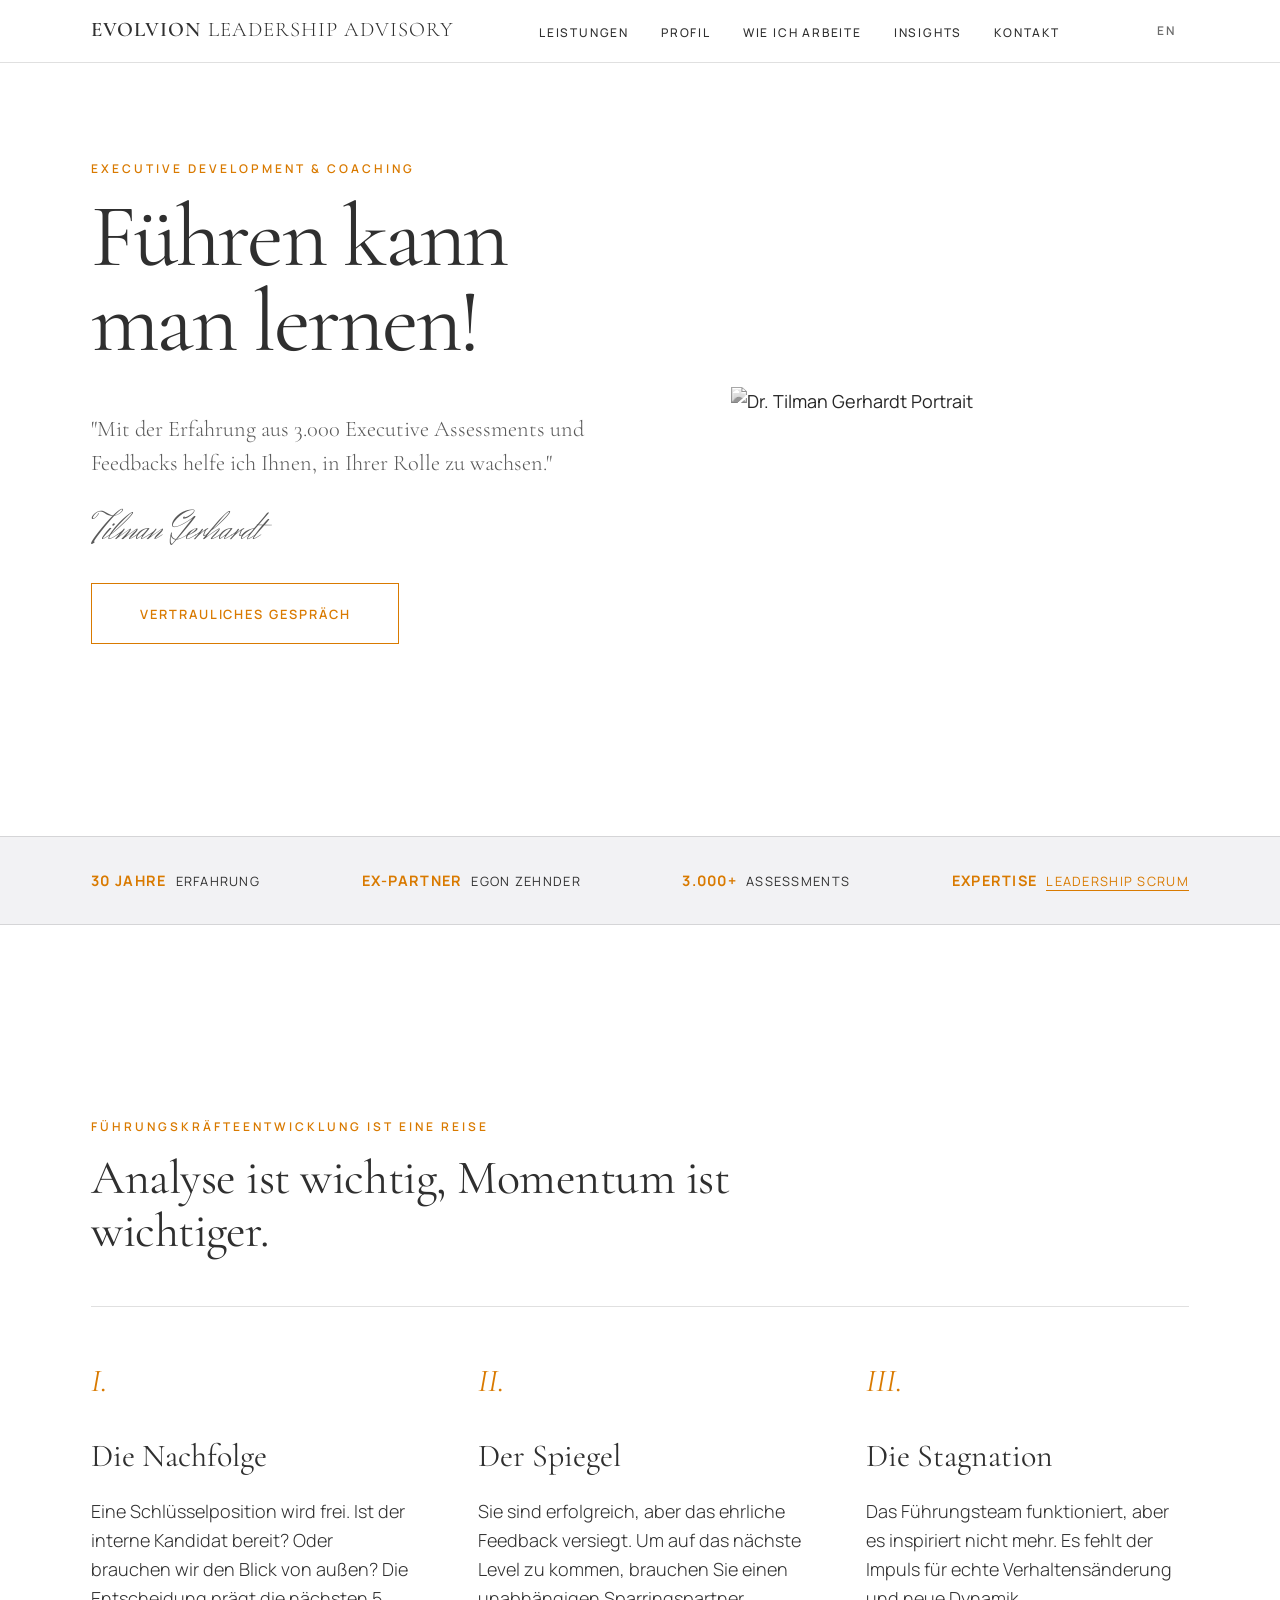
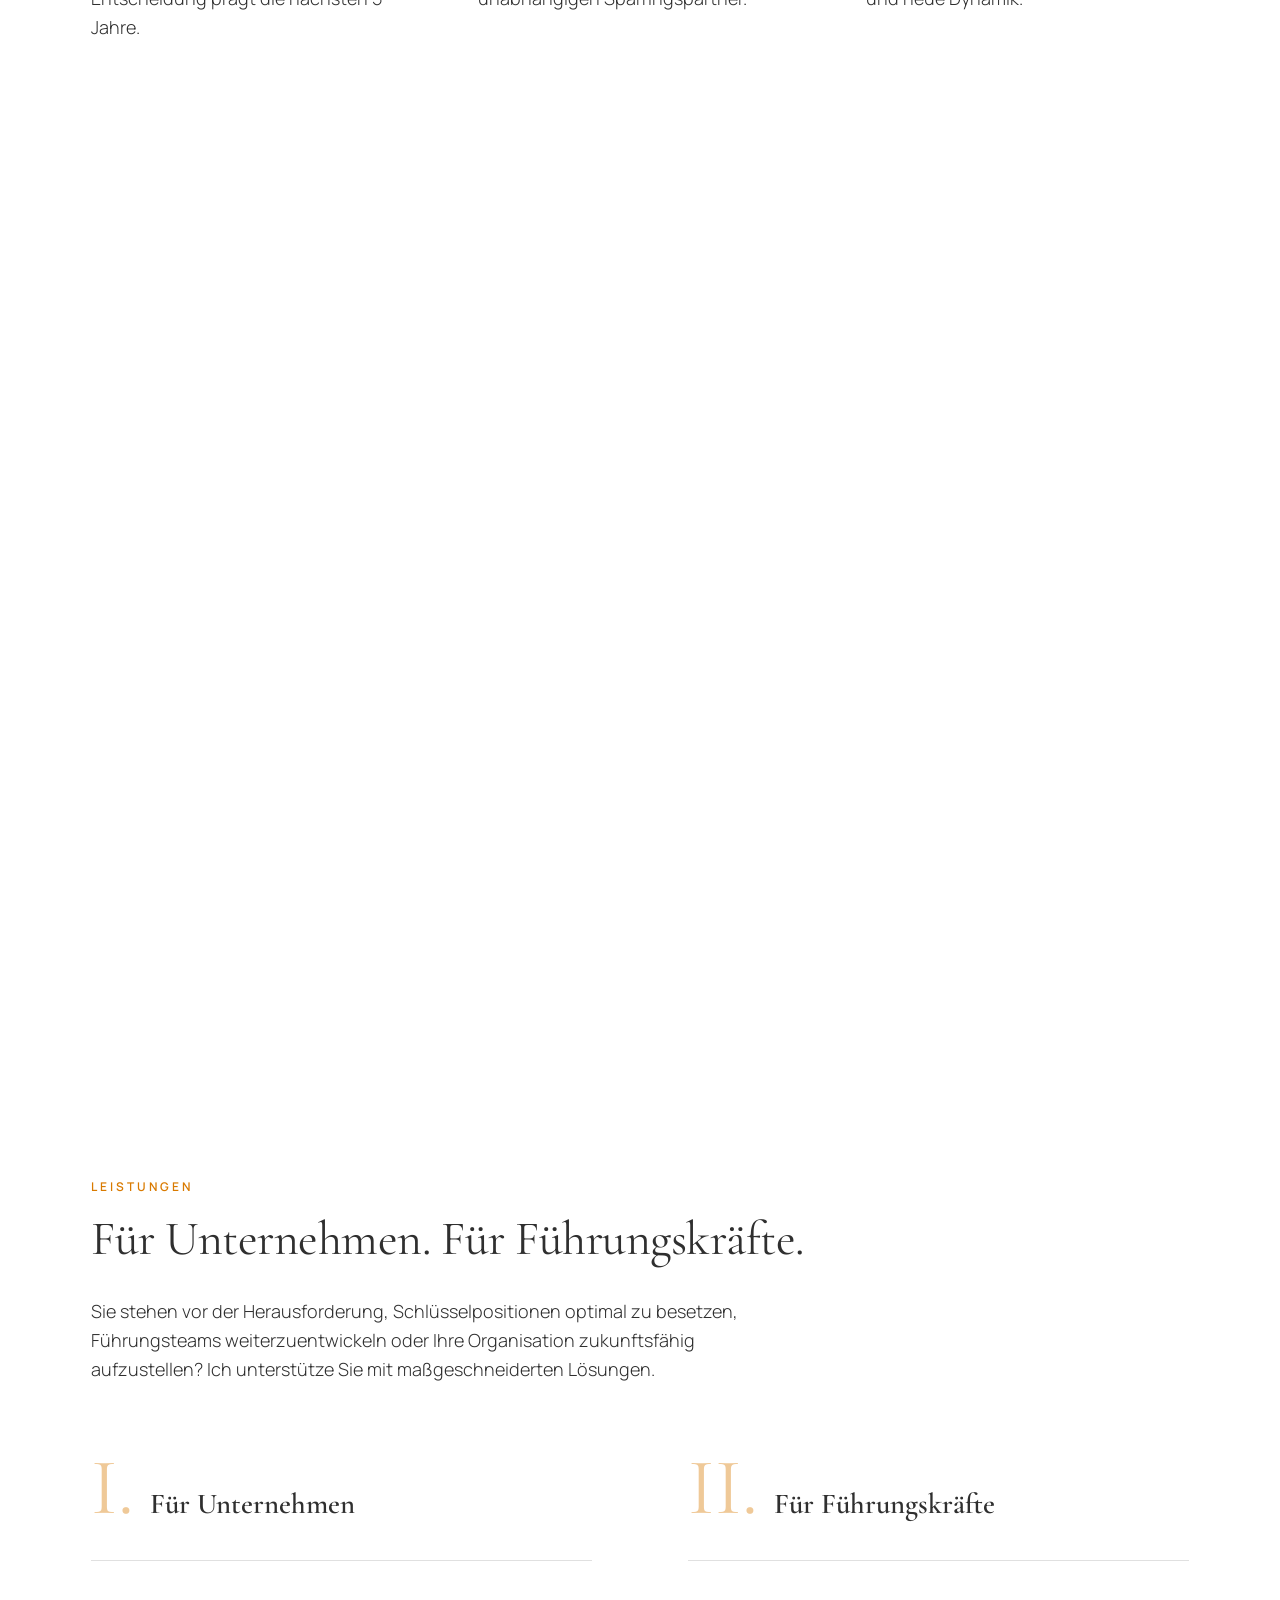
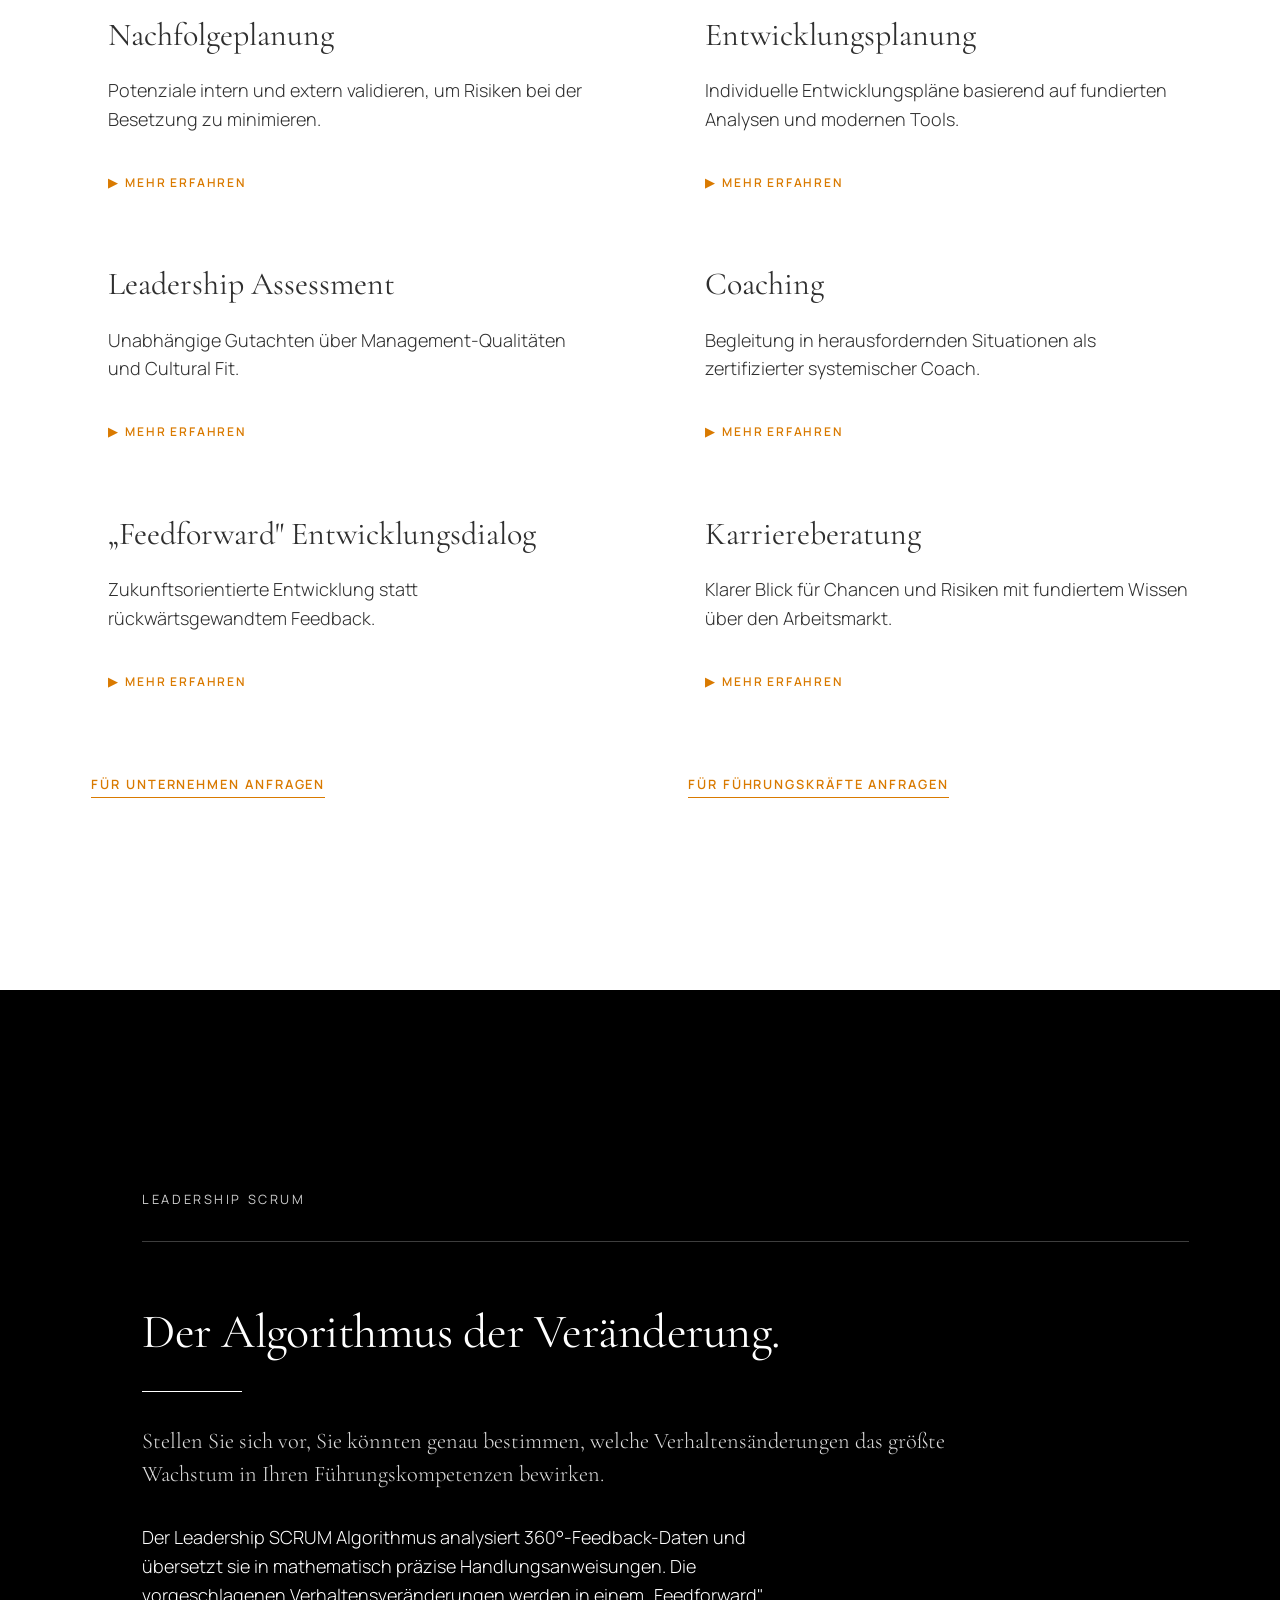
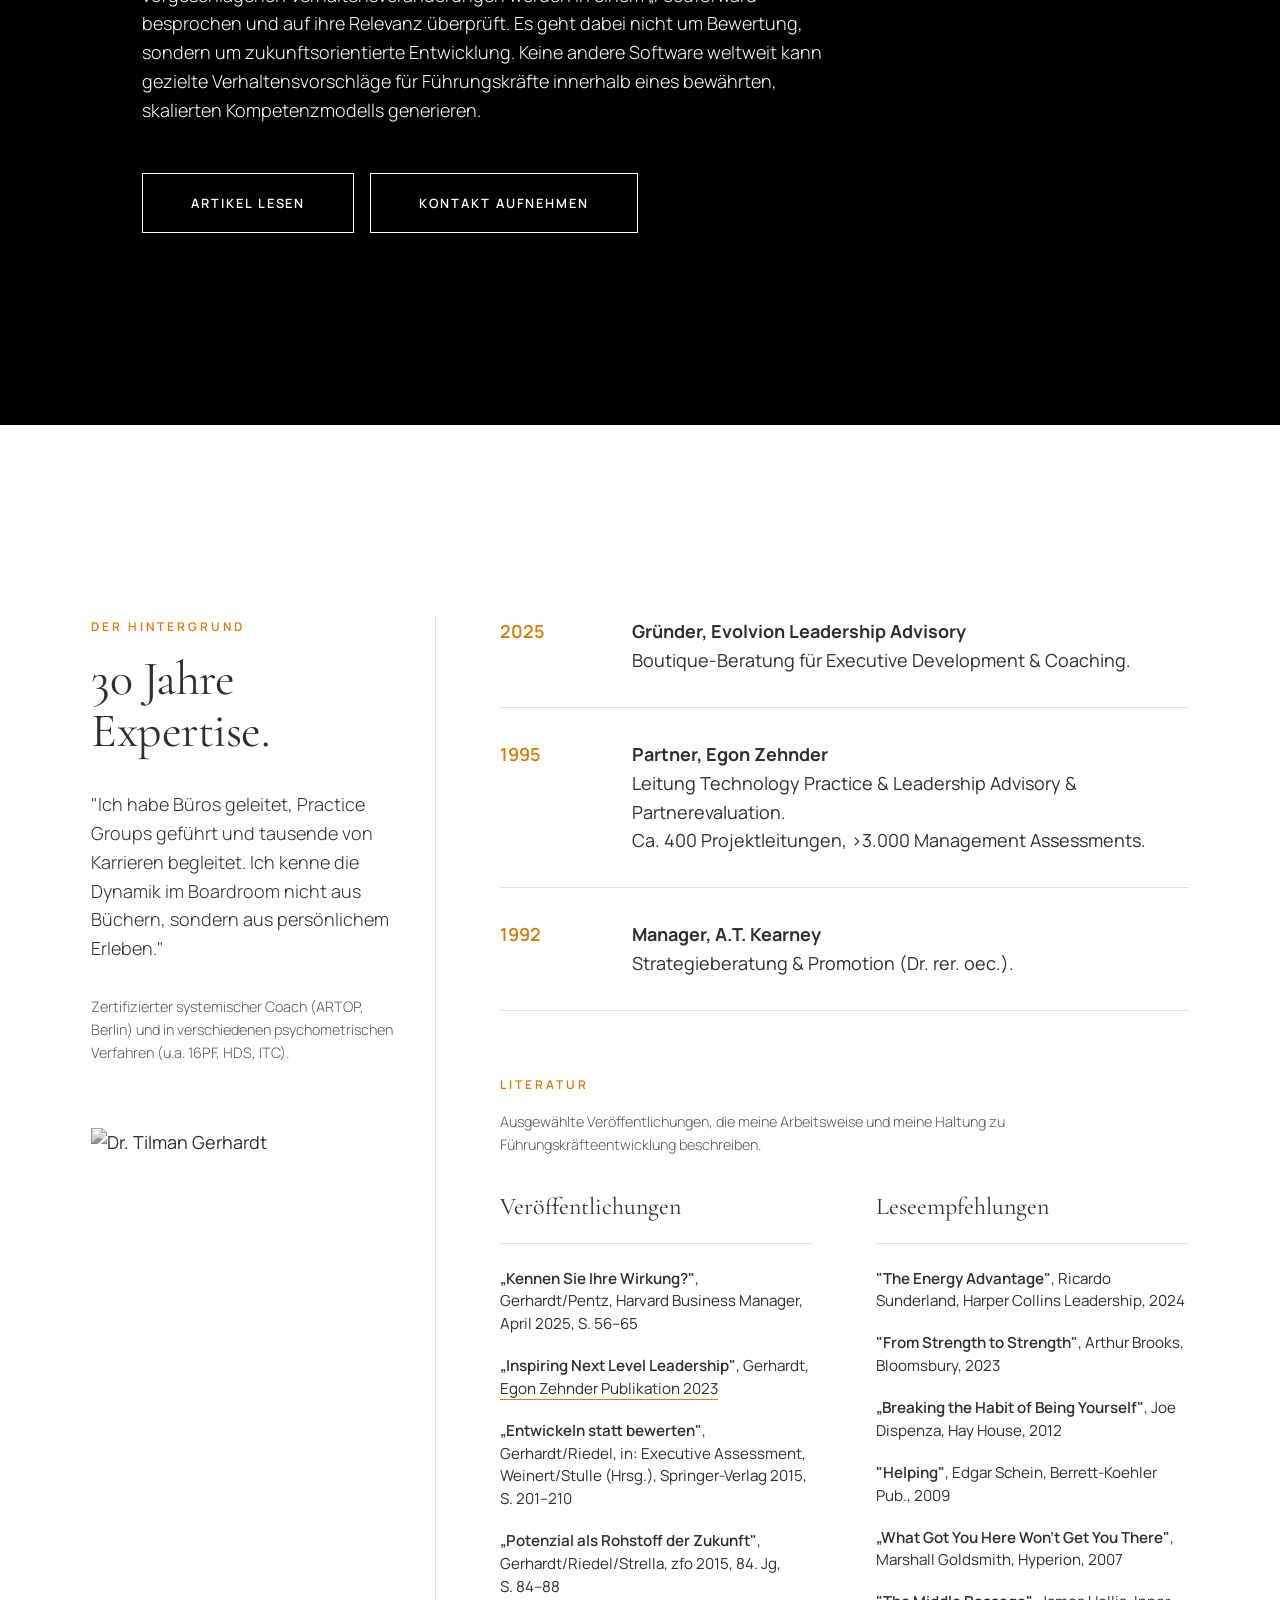
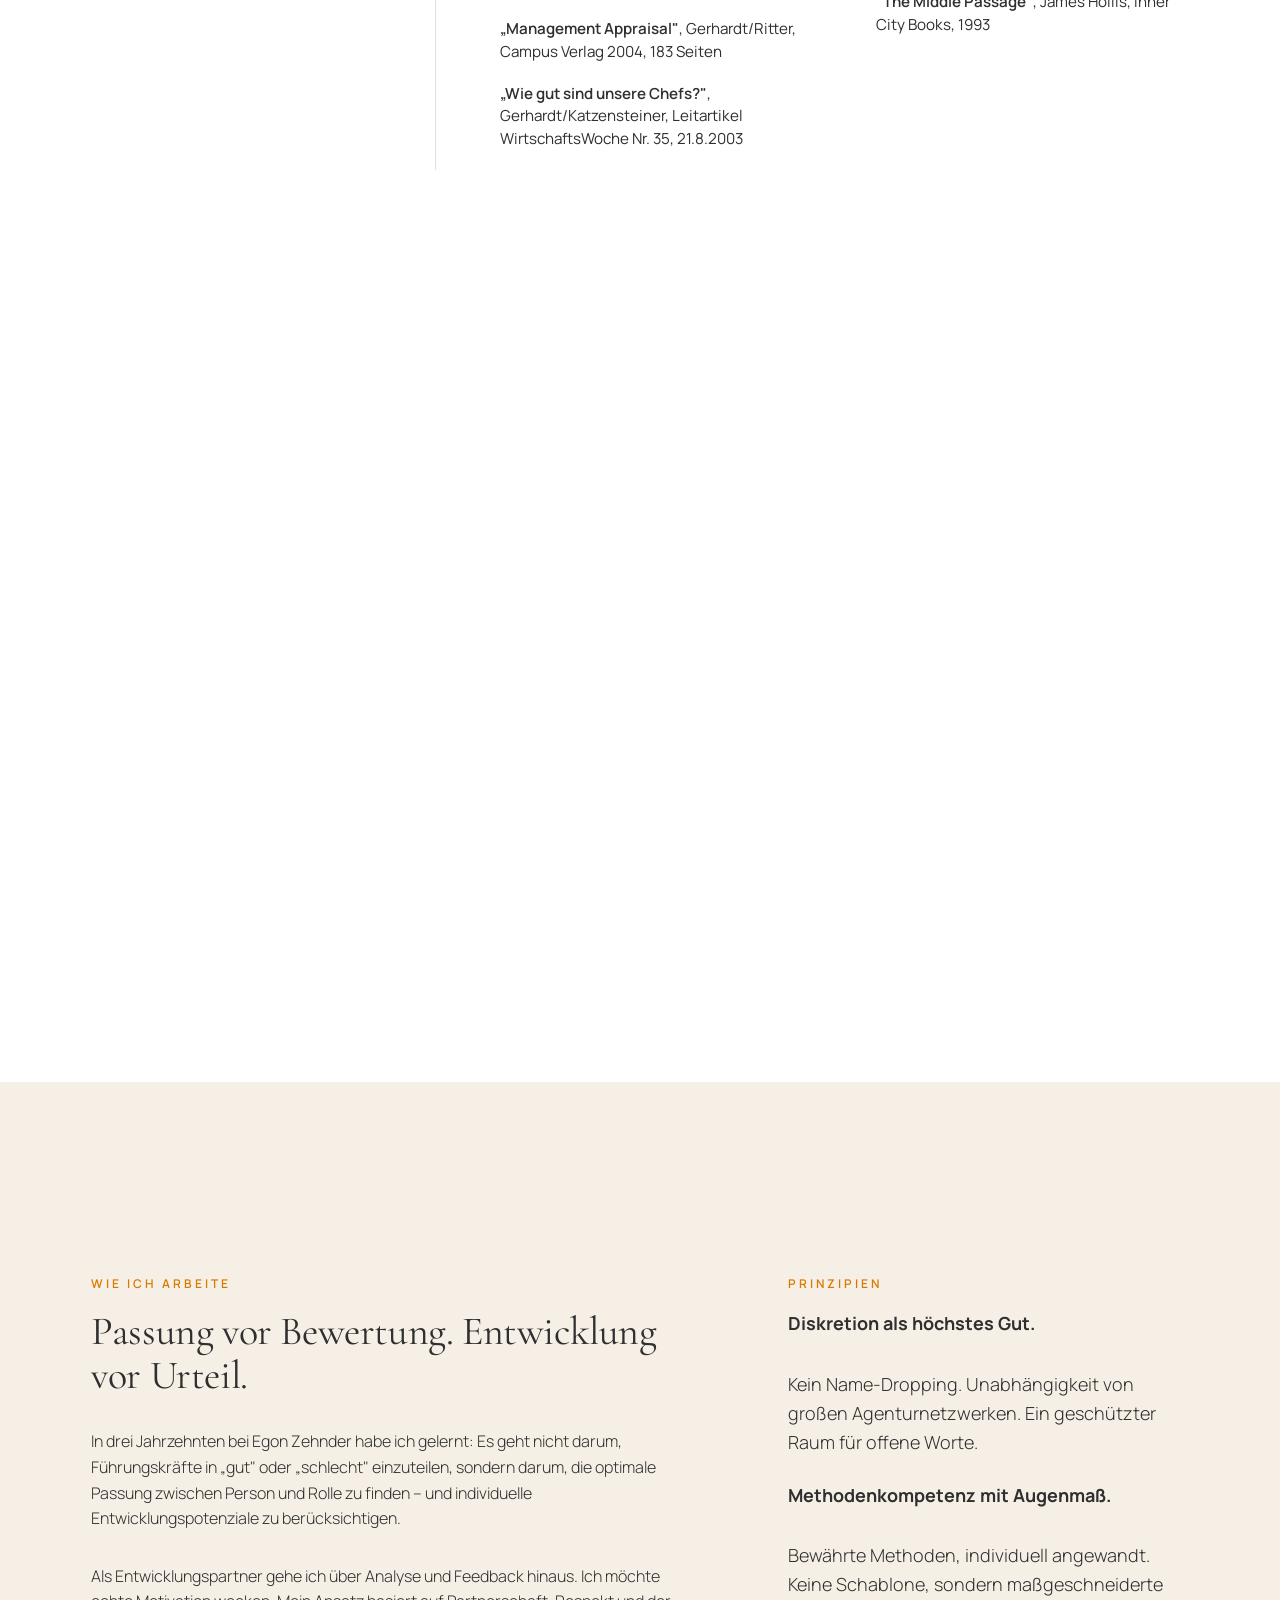
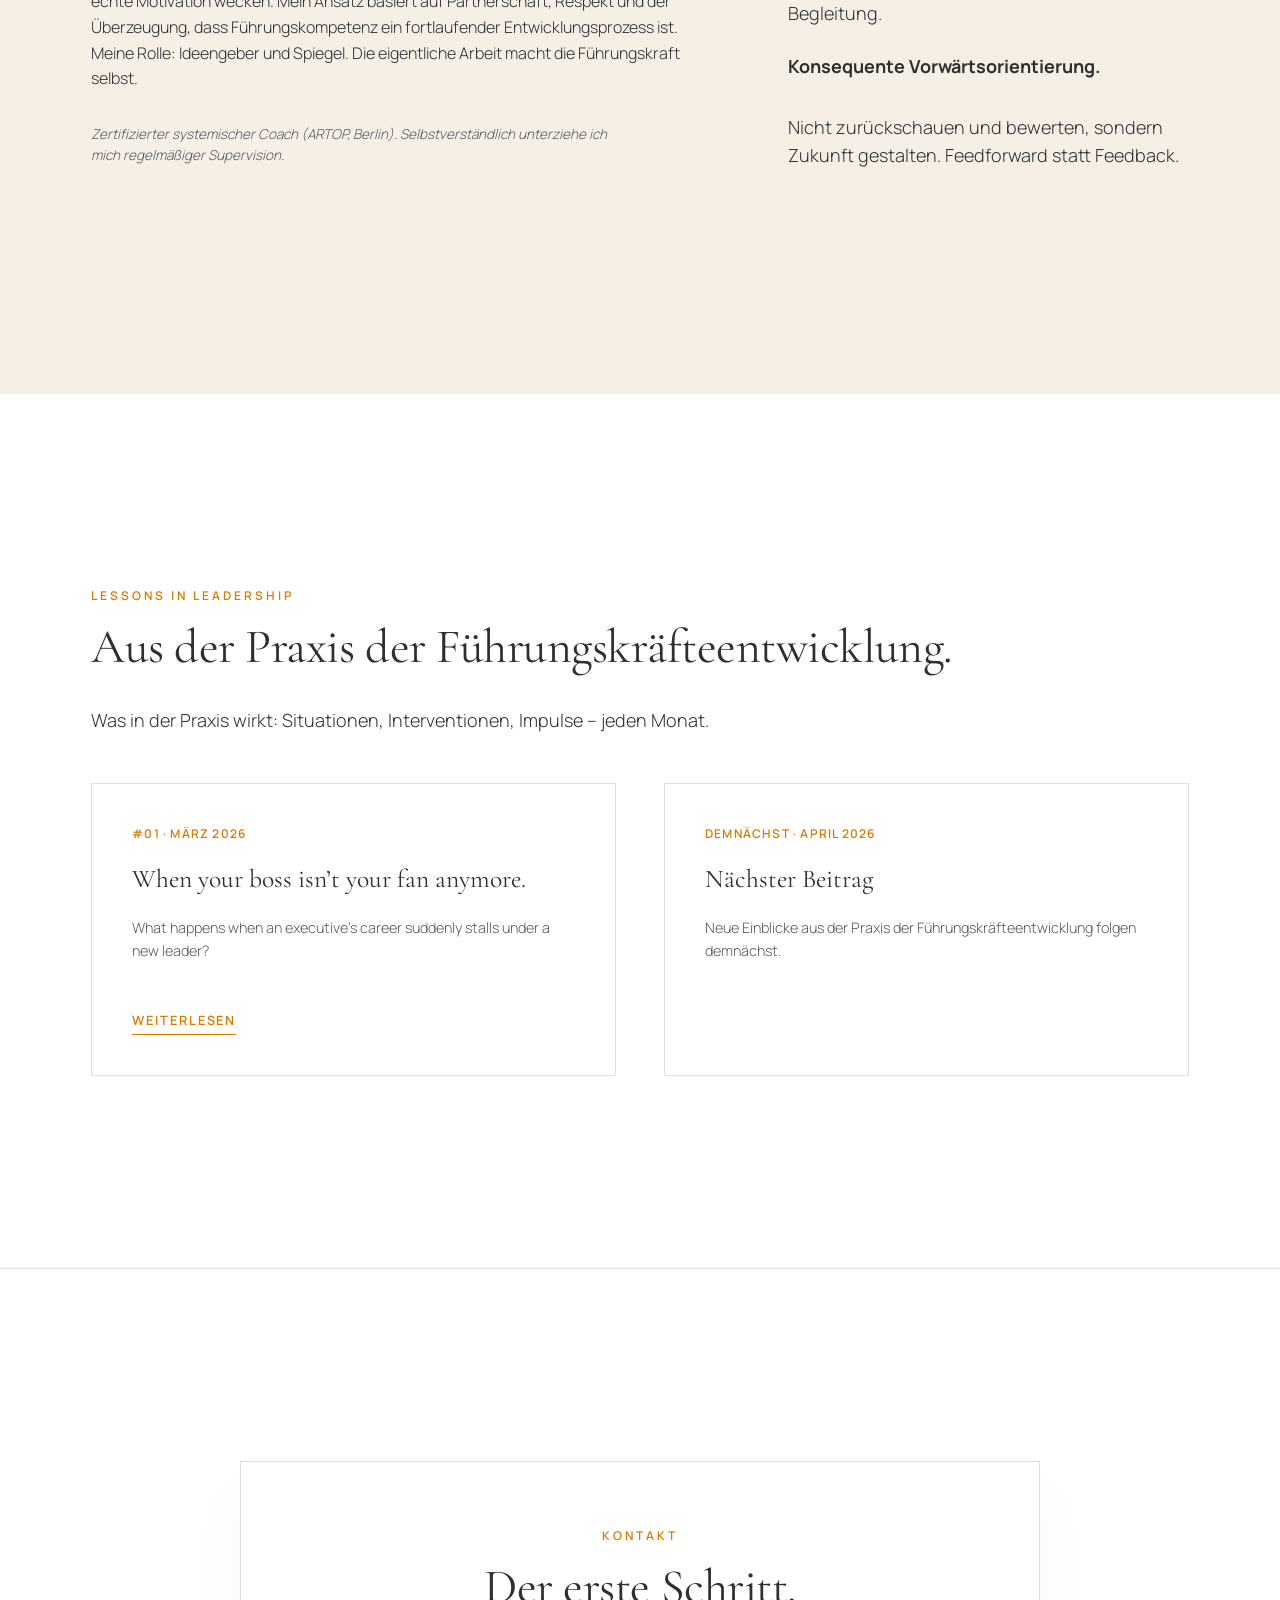
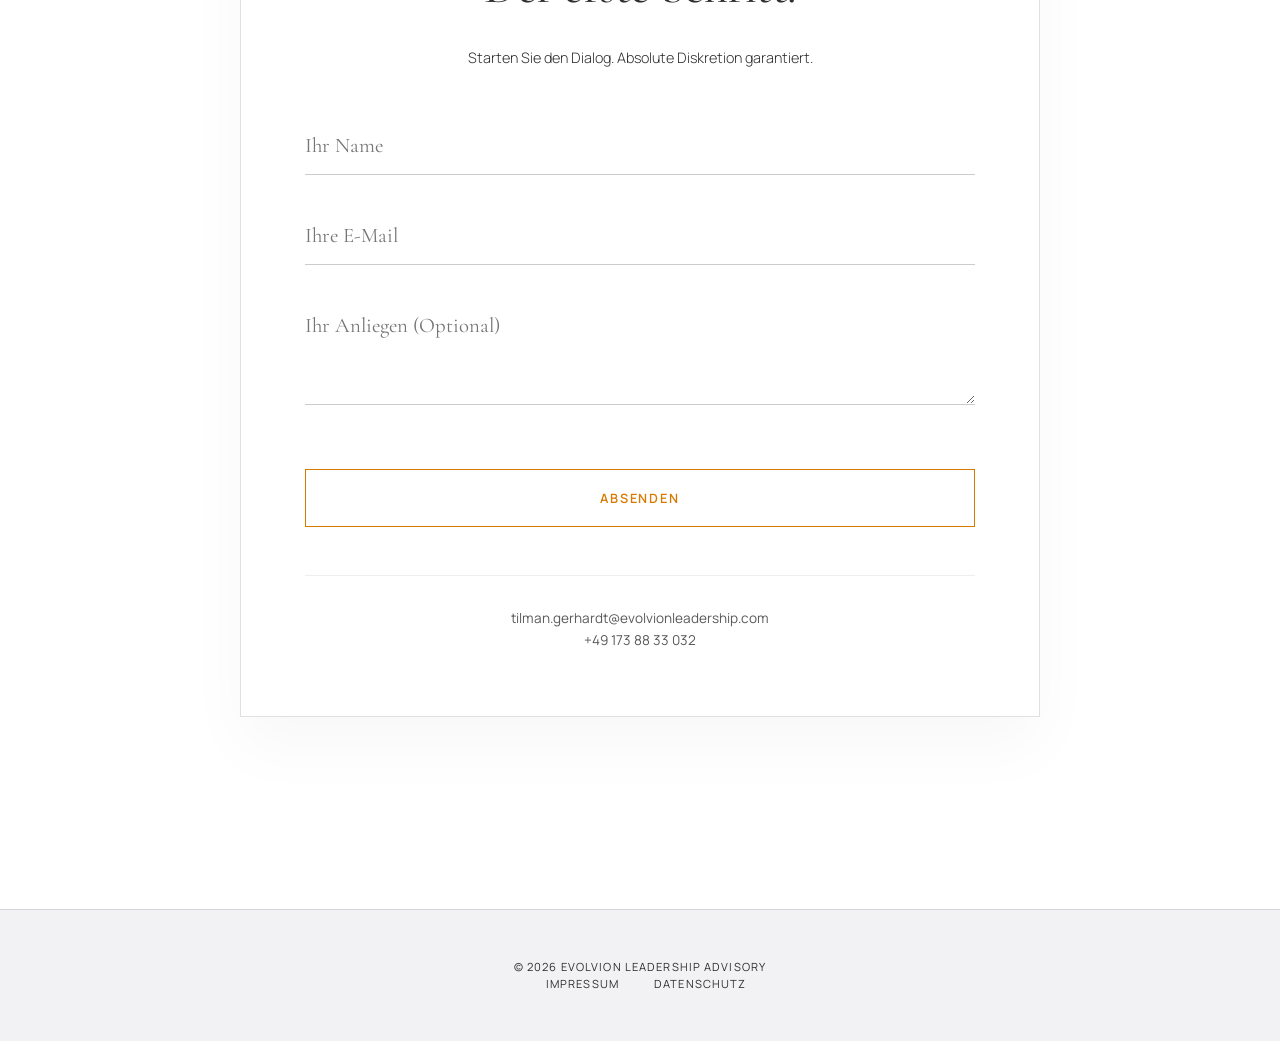
==== index.html @ 5fabd045 "fix: 'Prozess' → 'Entwicklungsprozess' (Wie ich arbeite)" ====
<!DOCTYPE html>
<html lang="de">

<head>
    <meta charset="UTF-8">
    <meta name="viewport" content="width=device-width, initial-scale=1.0">
    <title>EVOLVION LEADERSHIP ADVISORY | Dr. Tilman Gerhardt</title>
    <link rel="preconnect" href="https://fonts.googleapis.com">
    <link rel="preconnect" href="https://fonts.gstatic.com" crossorigin>
    <link
        href="https://fonts.googleapis.com/css2?family=Cormorant+Garamond:ital,wght@0,300;0,400;0,500;0,600;1,400;1,600&family=Manrope:wght@300;400;500;600&family=Herr+Von+Muellerhoff&display=swap"
        rel="stylesheet">

    <style>
        :root {
            /* Palette - Classic Refined */
            --col-amber: #D97A00;
            /* "Amber-Punch" (Executive Orange) */
            --col-exec-grey: #2F2F2F;
            /* "Executive-Grey" (Dark Charcoal) */
            --col-dim-grey: #595959;

            --bg-white: #ffffff;
            --bg-champagne: #F5EFE6;
            /* Champagne Mist */
            --bg-silver: #F2F2F4;
            /* Warm Silver Grey */
            --bg-sky: #D9E7F2;
            /* Executive Sky */
            --bg-black: #000000;

            /* Mappings */
            --bg-body: var(--bg-white);
            --text-main: var(--col-exec-grey);
            --text-light: var(--col-dim-grey);
            --accent: var(--col-amber);
            --line-color: rgba(47, 47, 47, 0.15);
            /* Subtler grey line */

            /* Dimensions */
            --page-width: 1200px;
            --gutter: 4vw;
            --spacing-section: 12rem;
        }

        @media (max-width: 850px) {
            :root {
                --spacing-section: 4rem;
                --gutter: 1.5rem;
            }
        }

        /* RESET & BASE */
        * {
            box-sizing: border-box;
            margin: 0;
            padding: 0;
        }

        body {
            background-color: var(--bg-body);
            color: var(--text-main);
            font-family: 'Manrope', sans-serif;
            font-size: 18px;
            line-height: 1.6;
            -webkit-font-smoothing: antialiased;
            overflow-x: hidden;
            scroll-behavior: smooth;
        }

        /* TYPOGRAPHY */
        h1,
        h2,
        h3,
        h4,
        .serif {
            font-family: 'Cormorant Garamond', serif;
            font-weight: 400;
            color: var(--text-main);
            margin: 0;
        }

        h1 {
            font-size: clamp(3.5rem, 7vw, 6rem);
            line-height: 0.95;
            letter-spacing: -0.03em;
            margin-bottom: 3rem;
        }

        h2 {
            font-size: 3rem;
            line-height: 1.1;
            margin-bottom: 2rem;
            letter-spacing: -0.01em;
        }

        h3 {
            font-family: 'Manrope', sans-serif;
            font-size: 0.75rem;
            font-weight: 600;
            text-transform: uppercase;
            letter-spacing: 0.25em;
            color: var(--accent);
            /* Amber Accent */
            margin-bottom: 1rem;
            display: block;
        }

        h4 {
            font-family: 'Cormorant Garamond', serif;
            font-size: 2rem;
            margin-bottom: 1rem;
        }

        p {
            margin-bottom: 2rem;
            max-width: 38em;
            color: var(--text-main);
            font-weight: 300;
        }

        .text-lead {
            font-size: 1.4rem;
            line-height: 1.5;
            font-family: 'Cormorant Garamond', serif;
            color: var(--col-dim-grey);
        }

        a {
            text-decoration: none;
            color: inherit;
            transition: opacity 0.3s ease;
        }

        a:hover {
            opacity: 0.6;
        }

        /* UTILS */
        .container {
            max-width: var(--page-width);
            margin: 0 auto;
            padding: 0 var(--gutter);
        }

        .section-spacer {
            padding-top: var(--spacing-section);
            padding-bottom: var(--spacing-section);
        }

        .divider-line {
            width: 100%;
            height: 1px;
            background-color: var(--line-color);
            margin: 0;
        }

        /* BUTTONS - Sterile / Sharp but with Accent */
        .btn-primary {
            display: inline-block;
            background-color: transparent;
            color: var(--accent);
            padding: 1.2rem 3rem;
            text-transform: uppercase;
            letter-spacing: 0.15em;
            font-weight: 600;
            font-size: 0.8rem;
            border: 1px solid var(--accent);
            cursor: pointer;
            transition: all 0.3s ease;
            margin-top: 2rem;
            font-family: 'Manrope', sans-serif;
            text-align: center;
        }

        .btn-primary:hover {
            background-color: var(--accent);
            color: #fff;
        }

        .btn-text {
            color: var(--accent);
            font-weight: 600;
            font-size: 0.8rem;
            text-transform: uppercase;
            letter-spacing: 0.15em;
            border-bottom: 1px solid var(--accent);
            padding-bottom: 3px;
        }

        .btn-text:hover {
            opacity: 0.5;
        }

        /* MOOD SEPARATORS */
        .mood-separator {
            width: 100vw;
            position: relative;
            left: 50%;
            right: 50%;
            margin-left: -50vw;
            margin-right: -50vw;
            height: 80vh;
            background-size: cover;
            background-position: center;
            background-attachment: fixed;
            filter: grayscale(100%) contrast(1.1);
        }

        /* HEADER */
        header {
            position: relative;
            padding: 1rem 0;
            border-bottom: 1px solid var(--line-color);
            position: sticky;
            position: -webkit-sticky;
            top: 0;
            background: rgba(255, 255, 255, 0.95);
            backdrop-filter: blur(12px);
            -webkit-backdrop-filter: blur(12px);
            z-index: 100;
            transition: box-shadow 0.3s ease;
        }

        header.scrolled {
            box-shadow: 0 2px 20px rgba(0, 0, 0, 0.06);
        }

        .header-inner {
            display: flex;
            justify-content: space-between;
            align-items: center;
            /* Align text baselines */
        }

        .logo-main {
            font-family: 'Cormorant Garamond', serif;
            font-size: 1.3rem;
            /* Slightly larger */
            text-transform: uppercase;
            letter-spacing: 0.05em;
            font-weight: 600;
            display: block;
            line-height: 1;
            color: var(--text-main);
        }

        nav ul {
            display: flex;
            gap: 2rem;
            /* More space between items */
            list-style: none;
            /* Remove bullets */
        }

        nav a {
            font-size: 0.75rem;
            text-transform: uppercase;
            letter-spacing: 0.15em;
            font-weight: 500;
            position: relative;
        }

        nav a::after {
            content: '';
            position: absolute;
            bottom: -5px;
            left: 0;
            width: 0%;
            height: 1px;
            background: var(--accent);
            transition: width 0.3s;
        }

        nav a:hover::after {
            width: 100%;
        }

        /* HERO */
        .hero-section {
            padding-top: 6rem;
            padding-bottom: var(--spacing-section);
            display: grid;
            grid-template-columns: 1.1fr 0.9fr;
            /* Text content slightly wider */
            gap: 5rem;
            align-items: center;
            border-bottom: 1px solid var(--line-color);
        }

        .hero-signature {
            font-family: 'Herr Von Muellerhoff', cursive;
            font-size: 2.5rem;
            color: var(--text-light);
            margin-top: 2rem;
            display: block;
            line-height: 1;
        }

        .hero-img-wrap {
            filter: grayscale(100%) contrast(1.1);
        }

        /* TRUST BAR - Warm Silver Grey Background */
        .trust-bar-section {
            background-color: var(--bg-silver);
            /* Subtle differentiation */
            border-top: 1px solid var(--line-color);
            border-bottom: 1px solid var(--line-color);
            padding: 2rem 0; /* Background is full width, container is inside */
            margin-top: -1px; /* Align with hero border */
        }

        .trust-grid {
            display: flex;
            justify-content: space-between;
            align-items: center;
            flex-wrap: wrap;
            gap: 2rem;
        }

        .trust-item {
            font-family: 'Manrope', sans-serif;
            font-size: 0.8rem;
            text-transform: uppercase;
            letter-spacing: 0.1em;
            color: var(--text-main);
        }

        .trust-item strong {
            font-weight: 700;
            margin-right: 0.3rem;
            font-size: 0.9rem;
            color: var(--accent);
            /* Amber Accent */
        }

        /* SCENARIOS */
        .scenarios-section {
            padding-top: var(--spacing-section);
            padding-bottom: var(--spacing-section);
        }
        @media (max-width: 850px) {
            .scenarios-section { padding-top: 3rem; padding-bottom: 3rem; }
            .blog-section { padding-top: 3rem; padding-bottom: 3rem; }
            .trust-section { padding-top: 3rem; padding-bottom: 3rem; }
        }

        .scenarios-grid {
            display: grid;
            grid-template-columns: 1fr 1fr 1fr;
            gap: 4rem;
            border-top: 1px solid var(--line-color);
            padding-top: 3rem;
        }

        .scenario-card {
            padding-right: 0;
            border: none;
        }

        .scenario-icon {
            font-family: 'Cormorant Garamond', serif;
            font-size: 2rem;
            margin-bottom: 1.5rem;
            display: block;
            font-style: italic;
            color: var(--accent);
        }

        /* SERVICES - Typographic / Editorial Design */
        .services-wrapper {
            display: grid;
            grid-template-columns: 1fr 1fr;
            gap: 6rem;
            /* Wider gap for airiness */
            margin-top: 4rem;
        }

        .service-col {
            border: none;
            padding: 0;
            background: transparent;
            position: relative;
        }

        .service-col:hover .service-number {
            transform: translateX(10px);
            opacity: 1;
        }

        .service-header {
            display: flex;
            align-items: baseline;
            gap: 1rem;
            margin-bottom: 3rem;
            border-bottom: 1px solid var(--line-color);
            padding-bottom: 2rem;
        }

        .service-number {
            font-family: 'Cormorant Garamond', serif;
            font-size: 5rem;
            line-height: 1;
            color: var(--accent);
            /* Amber */
            opacity: 0.4;
            transition: all 0.5s ease;
        }

        .service-header h3 {
            font-size: 1.8rem;
            margin: 0;
            color: var(--text-main);
            font-family: 'Cormorant Garamond', serif;
            /* Use serif for headline to match "Classic" */
            text-transform: none;
            /* Reset uppercase if needed */
            letter-spacing: normal;
        }

        .service-col:hover .service-header {
            border-color: var(--accent);
        }

        .service-col:hover .service-number {
            transform: translateX(10px);
            opacity: 1;
        }

        .service-item {
            margin-bottom: 4rem;
            padding-left: 1rem;
            border-left: 1px solid transparent;
            transition: border-left 0.3s;
        }

        .service-item:hover {
            border-left: 1px solid var(--accent);
        }

        .service-item-detail {
            max-height: 0;
            overflow: hidden;
            transition: max-height 0.5s ease, opacity 0.4s ease;
            opacity: 0;
        }

        .service-item-detail.open {
            max-height: 500px;
            opacity: 1;
        }

        .service-item-detail p {
            font-size: 0.95rem;
            color: var(--text-light);
            margin-bottom: 1rem;
            padding-top: 0.5rem;
        }

        .service-toggle {
            display: inline-flex;
            align-items: center;
            gap: 0.4rem;
            font-size: 0.75rem;
            text-transform: uppercase;
            letter-spacing: 0.15em;
            font-weight: 600;
            color: var(--accent);
            cursor: pointer;
            border: none;
            background: none;
            padding: 0;
            font-family: 'Manrope', sans-serif;
            transition: opacity 0.3s;
        }

        .service-toggle:hover {
            opacity: 0.6;
        }

        .service-toggle .arrow {
            display: inline-block;
            transition: transform 0.3s;
        }

        .service-toggle.open .arrow {
            transform: rotate(90deg);
        }

        /* METHOD - Uses the dark BG image (or black) */
        .method-section {
            background-color: var(--bg-black);
            color: #fff;
            padding: var(--spacing-section) 0;
            text-align: left;
            position: relative;
            background-size: cover;
            background-position: center;
            background-attachment: fixed;
        }

        .method-overlay {
            position: absolute;
            top: 0;
            left: 0;
            width: 100%;
            height: 100%;
            background: rgba(0, 0, 0, 0.85);
            /* Dark overlay for readability */
            z-index: 1;
        }

        .method-content {
            max-width: var(--page-width);
            margin: 0 auto;
            padding: 0 var(--gutter);
            position: relative;
            z-index: 2;
        }

        .method-content h2,
        .method-content h3,
        .method-content p,
        .method-content .text-lead {
            color: #fff;
            border-color: #fff;
        }

        .method-content h3 {
            color: #fff;
            opacity: 0.8;
        }

        /* Abstract Data Viz */
        .data-viz {
            display: flex;
            justify-content: flex-start;
            align-items: flex-end;
            gap: 10px;
            height: 60px;
            margin: 0 auto 2rem auto;
            margin-left: var(--gutter);
            margin-bottom: 4rem;
            opacity: 0.8;
            position: relative;
            z-index: 2;
            border-bottom: 1px solid rgba(255, 255, 255, 0.3);
            padding-bottom: 2rem;
            color: #fff;
        }

        .bar {
            width: 6px;
            background: #fff;
            border-radius: 0;
        }

        /* ETHICS / TRUST - Full Width Background setup */
        .trust-section-wrapper {
            background-color: var(--bg-champagne);
            width: 100%;
        }

        .trust-section {
            padding-top: var(--spacing-section);
            padding-bottom: var(--spacing-section);
            display: grid;
            grid-template-columns: 1.2fr 0.8fr;
            gap: 6rem;
            align-items: start;
        }

        .quote-box {
            font-family: 'Cormorant Garamond', serif;
            font-size: 2.5rem;
            line-height: 1.2;
            font-style: italic;
            border: none;
            padding: 0;
            background: transparent;
            box-shadow: none;
            color: var(--text-main);
        }

        /* ABOUT */
        .about-grid {
            display: grid;
            grid-template-columns: 1fr 2fr;
            gap: 4rem;
        }

        @media (min-width: 851px) {
            .about-grid > div:first-child {
                border-right: 1px solid var(--line-color);
            }
        }

        .timeline-row {
            display: grid;
            grid-template-columns: 100px 1fr;
            gap: 2rem;
            margin-bottom: 2rem;
            padding-bottom: 2rem;
            border-bottom: 1px solid var(--line-color);
        }

        @media (max-width: 850px) {
            .timeline-row {
                grid-template-columns: 80px 1fr;
                gap: 1rem;
            }
        }

        .year {
            font-weight: 600;
            color: var(--accent);
            font-family: 'Manrope', sans-serif;
        }

        .lit-item a {
            border-bottom: 1px solid var(--accent);
        }

        .lit-two-col {
            display: grid;
            grid-template-columns: 1fr 1fr;
            gap: 4rem;
            margin-top: 2rem;
        }

        .lit-two-col h4 {
            font-size: 1.5rem;
            margin-bottom: 1.5rem;
            padding-bottom: 1rem;
            border-bottom: 1px solid var(--line-color);
        }

        .lit-item {
            margin-bottom: 1.2rem;
            font-size: 0.95rem;
            line-height: 1.5;
        }

        .lit-item strong {
            font-weight: 600;
        }

        /* BLOG */
        .blog-section {
            padding-top: var(--spacing-section);
            padding-bottom: var(--spacing-section);
        }

        .blog-grid {
            display: grid;
            grid-template-columns: 1fr 1fr;
            gap: 3rem;
            margin-top: 3rem;
        }

        .blog-card {
            border: 1px solid var(--line-color);
            padding: 2.5rem;
            transition: all 0.3s ease;
        }

        .blog-card:hover {
            border-color: var(--accent);
            box-shadow: 0 10px 30px rgba(0, 0, 0, 0.05);
        }

        .blog-card .blog-meta {
            font-size: 0.75rem;
            text-transform: uppercase;
            letter-spacing: 0.1em;
            color: var(--accent);
            margin-bottom: 1rem;
            font-weight: 600;
        }

        .blog-card h4 {
            font-size: 1.6rem;
            margin-bottom: 1rem;
        }

        .blog-card p {
            font-size: 0.9rem;
            color: var(--text-light);
        }

        /* CONTACT - Minimalist / No Image */
        .contact-minimal-wrapper {
            max-width: 800px;
            margin: 0 auto;
            text-align: center;
            border: 1px solid var(--line-color);
            padding: 4rem;
            background: #fff;
            box-shadow: 0 30px 60px rgba(0, 0, 0, 0.03);
        }

        .form-row {
            display: grid;
            grid-template-columns: 1fr;
            gap: 2rem;
            margin-bottom: 2rem;
            text-align: left;
        }

        input,
        select,
        textarea {
            width: 100%;
            background: transparent;
            border: none;
            border-bottom: 1px solid #ccc;
            padding: 1rem 0;
            font-family: 'Cormorant Garamond', serif;
            font-size: 1.3rem;
            color: var(--text-main);
            transition: border-color 0.3s;
        }

        input:focus,
        textarea:focus {
            outline: none;
            border-bottom: 1px solid var(--accent);
        }

        .contact-image {
            background: url('https://placehold.co/800x1000/eeeeee/333333?text=Office+Ambience') no-repeat center center;
            background-size: cover;
            filter: grayscale(100%);
        }

        .contact-form-col {
            padding: 4rem;
            background: #fff;
        }

        .form-row {
            display: grid;
            grid-template-columns: 1fr;
            gap: 2rem;
            margin-bottom: 2rem;
        }

        input,
        select,
        textarea {
            width: 100%;
            background: transparent;
            border: none;
            border-bottom: 1px solid #ccc;
            padding: 1rem 0;
            font-family: 'Cormorant Garamond', serif;
            font-size: 1.3rem;
            color: var(--text-main);
            transition: border-color 0.3s;
        }

        input:focus,
        textarea:focus {
            outline: none;
            border-bottom: 1px solid var(--accent);
        }

        /* FOOTER */
        footer {
            padding: 3rem 0;
            border-top: 1px solid var(--line-color);
            background: var(--bg-silver);
            /* Light footer */
            font-size: 0.7rem;
            text-transform: uppercase;
            letter-spacing: 0.1em;
            display: flex;
            justify-content: space-between;
        }

        /* RESPONSIVE */
        @media (max-width: 850px) {
            .header-inner {
                flex-direction: row;
                align-items: center;
                justify-content: space-between;
                padding: 0.6rem 0;
                gap: 0;
            }
            .logo-main { font-size: 0.72rem; letter-spacing: 0.04em; flex: 1; max-width: calc(100% - 60px); }
            nav ul { gap: 0; flex-direction: column; }
            nav a { font-size: 0.85rem; }
            #lang-switch { display: none; }
            .hero-section,
            .scenarios-grid,
            .services-wrapper,
            .trust-section,
            .about-grid,
            .lit-two-col,
            .blog-grid {
                grid-template-columns: 1fr;
                gap: 2rem;
            }
            .hero-section { padding-top: 2rem; }
            .hero-img-wrap { order: -1; margin-bottom: 0.5rem; }
            h1 { font-size: 2.4rem; margin-bottom: 1.5rem; }
            h2 { font-size: 1.9rem; }
            h4 { font-size: 1.5rem; }
            .section-spacer { padding: 3rem 0; }
            .trust-grid { flex-direction: column; gap: 1rem; align-items: flex-start; }
            .scenarios-grid { gap: 2rem; }
            .service-number { font-size: 3rem; }
            .service-header { margin-bottom: 1.5rem; }
            .mood-separator { height: 35vh; background-attachment: scroll; }
            .about-grid > div:first-child { border-right: none; border-bottom: none; padding-right: 0; padding-bottom: 2rem; }
            .lit-two-col { gap: 2rem; }
            .blog-grid { gap: 1.5rem; }
            .lit-two-col { grid-template-columns: 1fr; gap: 2rem; }
            .blog-card { padding: 1.5rem; }
            .contact-minimal-wrapper { padding: 2rem 1.5rem; }
            footer { flex-direction: column; gap: 1rem; padding: 2rem 0; }
            footer .container { flex-direction: column; gap: 0.75rem; }
            .method-content h2 { font-size: 2rem; }
        }
        @media (max-width: 480px) {
            h1 { font-size: 2rem; }
            h2 { font-size: 1.6rem; }
            .btn-primary { padding: 1rem 1.5rem; width: 100%; display: block; text-align: center; }
            nav ul { gap: 0.6rem; }
        }

        /* HAMBURGER MOBILE NAV */
        .hamburger {
            display: none;
            flex-direction: column;
            gap: 5px;
            background: none;
            border: none;
            cursor: pointer;
            padding: 8px;
            margin-left: 0.5rem;
            flex-shrink: 0;
        }
        .hamburger span {
            display: block;
            width: 24px;
            height: 2px;
            background: var(--text-main);
            transition: all 0.3s ease;
        }
        .hamburger.open span:nth-child(1) { transform: rotate(45deg) translate(5px, 5px); }
        .hamburger.open span:nth-child(2) { opacity: 0; }
        .hamburger.open span:nth-child(3) { transform: rotate(-45deg) translate(5px, -5px); }
        @media (max-width: 850px) {
            .hamburger { display: flex; }
            nav {
                display: none;
                position: absolute;
                top: 100%;
                left: 0;
                right: 0;
                background: rgba(255,255,255,0.98);
                backdrop-filter: blur(12px);
                border-bottom: 1px solid var(--line-color);
                z-index: 200;
            }
            nav.open { display: block; }
            nav ul {
                flex-direction: column;
                gap: 0;
                padding: 1rem 0;
            }
            nav ul li a {
                display: block;
                padding: 0.85rem 2rem;
                font-size: 0.85rem;
                border-bottom: 1px solid var(--line-color);
            }
        }
    </style>
</head>

<body>

    <header>
        <div class="container header-inner">
            <a href="#" class="logo-main">Evolvion <span style="font-weight: 300;">Leadership Advisory</span></a>
            <nav id="main-nav">
                <ul>
                    <li><a href="#services" onclick="closeNav()">Leistungen</a></li>
                    <li><a href="#profil" onclick="closeNav()">Profil</a></li>
                    <li><a href="#ansatz" onclick="closeNav()">Wie ich arbeite</a></li>
                    <li><a href="#blog" onclick="closeNav()">Insights</a></li>
                    <li><a href="#kontakt" onclick="closeNav()">Kontakt</a></li>
                    <li id="lang-switch-mobile-wrapper" style="display: none;"><a href="#" onclick="toggleLang();closeNav();return false;" style="color:var(--accent);">EN / DE (Current: DE)</a></li>
                </ul>
            </nav>
            <div style="display: flex; align-items: center;">
                <button id="lang-switch" onclick="toggleLang()" style="font-family:'Manrope',sans-serif;font-size:0.75rem;font-weight:600;text-transform:uppercase;letter-spacing:0.15em;border:none;color:var(--text-main);background:transparent;padding:0.4rem 0.8rem;cursor:pointer;transition:all 0.3s;min-width:40px;opacity:0.7;">EN</button>
                <button class="hamburger" id="hamburger" onclick="toggleNav()" aria-label="Menü">
                    <span></span><span></span><span></span>
                </button>
            </div>
        </div>
    </header>

    <!-- 1. HERO SECTION - Minimalist / Storytelling -->
    <section class="container hero-section">
        <div class="hero-text">
            <h3>Executive Development &amp; Coaching</h3>
            <h1>
                Führen kann man lernen!
            </h1>
            <p class="text-lead">
                "Mit der Erfahrung aus 3.000 Executive Assessments und Feedbacks helfe ich Ihnen, in Ihrer Rolle zu
                wachsen."
            </p>

            <span class="hero-signature">Tilman Gerhardt</span>

            <a href="#kontakt" class="btn-primary">Vertrauliches Gespräch</a>
        </div>
        <div class="hero-img-wrap">
            <img src="assets/tilman-vorne.jpg" alt="Dr. Tilman Gerhardt Portrait" style="width: 100%; height: auto;">
        </div>
    </section>

    <!-- 2. TRUST BAR - Warm Silver BG -->
    <div class="trust-bar-section">
        <div class="container">
            <div class="trust-grid">
                <div class="trust-item">
                    <strong>30 Jahre</strong> Erfahrung
                </div>
                <div class="trust-item">
                    <strong>Ex-Partner</strong> Egon Zehnder
                </div>
                <div class="trust-item">
                    <strong>3.000+</strong> Assessments
                </div>
                <div class="trust-item">
                    <strong>Expertise</strong> <a
                        href="https://www.egonzehnder.com/what-we-do/breakthrough-leadership-programs/insights/leadership-scrum"
                        target="_blank" style="border-bottom: 1px solid var(--accent); color: var(--accent);">Leadership
                        SCRUM</a>
                </div>
            </div>
        </div>
    </div>

        <!-- 3. SCENARIOS - Minimalist Grid -->
    <section id="ansatz" class="container scenarios-section">
        <div style="margin-bottom: 3rem;">
            <h3>Führungskräfteentwicklung ist eine Reise</h3>
            <h2 style="max-width: 800px;">Analyse ist wichtig, Momentum ist wichtiger.</h2>
        </div>
        <div class="scenarios-grid">
            <div class="scenario-card">
                <span class="scenario-icon">I.</span>
                <h4>Die Nachfolge</h4>
                <p>
                    Eine Schlüsselposition wird frei. Ist der interne Kandidat bereit? Oder brauchen wir den Blick von
                    außen? Die Entscheidung prägt die nächsten 5 Jahre.
                </p>
            </div>
            <div class="scenario-card">
                <span class="scenario-icon">II.</span>
                <h4>Der Spiegel</h4>
                <p>
                    Sie sind erfolgreich, aber das ehrliche Feedback versiegt. Um auf das nächste Level zu kommen,
                    brauchen Sie einen unabhängigen Sparringspartner.
                </p>
            </div>
            <div class="scenario-card">
                <span class="scenario-icon">III.</span>
                <h4>Die Stagnation</h4>
                <p>
                    Das Führungsteam funktioniert, aber es inspiriert nicht mehr. Es fehlt der Impuls für echte
                    Verhaltensänderung und neue Dynamik.
                </p>
            </div>
        </div>
    </section>

    <!-- MOOD SEPARATOR 1: Visual Break -->
    <div class="mood-separator" style="background-image: url('assets/berge2.jpeg');"></div>

    <!-- 4. SERVICES - Dramatic Split -->
    <section id="services" class="container section-spacer">
        <h3>Leistungen</h3>
        <h2>Für Unternehmen. Für Führungskräfte.</h2>
        <p style="max-width: 700px;">Sie stehen vor der Herausforderung, Schlüsselpositionen optimal zu besetzen,
            Führungsteams weiterzuentwickeln oder Ihre Organisation zukunftsfähig aufzustellen? Ich unterstütze Sie mit
            maßgeschneiderten Lösungen.</p>

        <div class="services-wrapper">
            <!-- Left: Für Unternehmen -->
            <div class="service-col">
                <div class="service-header">
                    <span class="service-number">I.</span>
                    <h3>Für Unternehmen</h3>
                </div>

                <div class="service-item">
                    <h4>Nachfolgeplanung</h4>
                    <p>Potenziale intern und extern validieren, um Risiken bei der Besetzung zu minimieren.</p>
                    <button class="service-toggle" onclick="toggleDetail(this)"><span class="arrow">&#9654;</span> Mehr
                        erfahren</button>
                    <div class="service-item-detail">
                        <p>Nachfolge ist mehr als die Besetzung einer Position. Ich begleite Sie dabei, nachhaltige
                            Lösungen zu finden, Potenziale zu erkennen und Übergänge reibungslos zu gestalten – mit
                            analytischer Präzision und einem tiefen Verständnis für Ihre spezifischen Anforderungen.</p>
                    </div>
                </div>
                <div class="service-item">
                    <h4>Leadership Assessment</h4>
                    <p>Unabhängige Gutachten über Management-Qualitäten und Cultural Fit.</p>
                    <button class="service-toggle" onclick="toggleDetail(this)"><span class="arrow">&#9654;</span> Mehr
                        erfahren</button>
                    <div class="service-item-detail">
                        <p>Erhalten Sie eine fundierte, unabhängige Einschätzung zu Stärken, Entwicklungsfeldern und
                            Potenzialen Ihrer Führungskräfte. Mein Ziel: Entwicklungschancen aufzeigen und
                            Führungskräfte inspirieren, ihr volles Potenzial zu entfalten.</p>
                    </div>
                </div>
                <div class="service-item">
                    <h4>„Feedforward" Entwicklungsdialog</h4>
                    <p>Zukunftsorientierte Entwicklung statt rückwärtsgewandtem Feedback.</p>
                    <button class="service-toggle" onclick="toggleDetail(this)"><span class="arrow">&#9654;</span> Mehr
                        erfahren</button>
                    <div class="service-item-detail">
                        <p>Feedback schaut zurück und analysiert. „Feedforward" bewertet mögliche
                            Verhaltensveränderungen einer Führungskraft, um diese in einem Dialog zu diskutieren und auf
                            ihre Relevanz zu überprüfen. In der Regel finden sich schnell attraktive Entwicklungsfelder,
                            die überzeugen und verinnerlicht werden.</p>
                    </div>
                </div>
                <a href="#kontakt" class="btn-text" style="display: inline-block; margin-top: 1rem;">Für Unternehmen
                    anfragen</a>
            </div>

            <!-- Right: Für Führungskräfte -->
            <div class="service-col">
                <div class="service-header">
                    <span class="service-number">II.</span>
                    <h3>Für Führungskräfte</h3>
                </div>

                <div class="service-item">
                    <h4>Entwicklungsplanung</h4>
                    <p>Individuelle Entwicklungspläne basierend auf fundierten Analysen und modernen Tools.</p>
                    <button class="service-toggle" onclick="toggleDetail(this)"><span class="arrow">&#9654;</span> Mehr
                        erfahren</button>
                    <div class="service-item-detail">
                        <p>Gemeinsam erarbeiten wir individuelle Entwicklungspläne, die auf fundierten Analysen,
                            persönlichem Feedback und einer Kombination aus bewährten Methoden und modernen Tools wie
                            Leadership SCRUM basieren. Das „nächste Level" in Führungskompetenzen ist das Ziel.</p>
                    </div>
                </div>
                <div class="service-item">
                    <h4>Coaching</h4>
                    <p>Begleitung in herausfordernden Situationen als zertifizierter systemischer Coach.</p>
                    <button class="service-toggle" onclick="toggleDetail(this)"><span class="arrow">&#9654;</span> Mehr
                        erfahren</button>
                    <div class="service-item-detail">
                        <p>Als zertifizierter systemischer Coach begleite ich Sie in herausfordernden Situationen,
                            unterstütze bei Reflexion und Weiterentwicklung und helfe, individuelle Lösungen für
                            komplexe Fragestellungen zu finden.</p>
                    </div>
                </div>
                <div class="service-item">
                    <h4>Karriereberatung</h4>
                    <p>Klarer Blick für Chancen und Risiken mit fundiertem Wissen über den Arbeitsmarkt.</p>
                    <button class="service-toggle" onclick="toggleDetail(this)"><span class="arrow">&#9654;</span> Mehr
                        erfahren</button>
                    <div class="service-item-detail">
                        <p>Ich unterstütze Sie dabei, Ihre Ziele zu erkennen und zu erreichen – mit klarem Blick für
                            Chancen und Risiken, fundiertem Wissen über den Arbeitsmarkt und einem starken Netzwerk.</p>
                    </div>
                </div>
                <a href="#kontakt" class="btn-text" style="display: inline-block; margin-top: 1rem;">Für Führungskräfte
                    anfragen</a>
            </div>
        </div>
    </section>

    <!-- 5. USP / METHOD - The Dark Section (Storytelling with BG) -->
    <section class="method-section" style="background-image: url('assets/image3.jpeg');">
        <div class="method-overlay"></div>
        <div class="container" style="position: relative; z-index: 2;">
            <div class="data-viz">
                <span
                    style="font-family: 'Manrope', sans-serif; font-size: 0.8rem; letter-spacing: 0.2em; text-transform: uppercase; color: #fff;">Leadership
                    SCRUM</span>
            </div>

            <div class="method-content">
                <h2>Der Algorithmus der Veränderung.</h2>
                <div style="height: 1px; width: 100px; background: #fff; margin: 2rem 0;"></div>
                <p class="text-lead" style="color: #ddd;">
                    Stellen Sie sich vor, Sie könnten genau bestimmen, welche Verhaltensänderungen das größte Wachstum
                    in Ihren Führungskompetenzen bewirken.
                </p>
                <p>
                    Der Leadership SCRUM Algorithmus analysiert 360°-Feedback-Daten und übersetzt sie in mathematisch
                    präzise Handlungsanweisungen. Die vorgeschlagenen Verhaltensveränderungen werden in einem
                    „Feedforward" besprochen und auf ihre Relevanz überprüft. Es geht dabei nicht um Bewertung, sondern
                    um zukunftsorientierte Entwicklung. Keine andere Software weltweit kann gezielte
                    Verhaltensvorschläge für Führungskräfte innerhalb eines bewährten, skalierten Kompetenzmodells
                    generieren.
                </p>

                <div style="display: flex; gap: 1rem; margin-top: 3rem; flex-wrap: wrap;">
                    <a href="https://www.egonzehnder.com/what-we-do/breakthrough-leadership-programs/insights/leadership-scrum" target="_blank" class="btn-primary" style="border-color: #fff; color: #fff; margin-top: 0;">Artikel lesen</a>
                    <a href="#kontakt" class="btn-primary" style="border-color: #fff; color: #fff; margin-top: 0;">Kontakt aufnehmen</a>
                </div>
            </div>
        </div>
    </section>

    <!-- 6. EXPERIENCE / VITA - Classic Layout -->
    <section id="profil" class="container section-spacer">
        <div class="about-grid">
            <div style="padding-right: 2rem;">
                <h3>Der Hintergrund</h3>
                <h2>30 Jahre<br>Expertise.</h2>
                <p style="margin-top: 2rem;">
                    "Ich habe Büros geleitet, Practice Groups geführt und tausende von Karrieren begleitet. Ich kenne
                    die Dynamik im Boardroom nicht aus Büchern, sondern aus persönlichem Erleben."
                </p>
                <p style="font-size: 0.9rem; color: var(--text-light); margin-top: 1rem;">
                    Zertifizierter systemischer Coach (ARTOP, Berlin) und in verschiedenen psychometrischen Verfahren
                    (u.a. 16PF, HDS, ITC).
                </p>
                <img src="assets/tilman-hinten.jpg" alt="Dr. Tilman Gerhardt"
                    style="width: 100%; margin-top: 2rem; filter: grayscale(100%);">
            </div>
            <div>
                <div class="timeline-row">
                    <span class="year">2025</span>
                    <div>
                        <strong>Gründer, Evolvion Leadership Advisory</strong><br>
                        Boutique-Beratung für Executive Development &amp; Coaching.
                    </div>
                </div>
                <div class="timeline-row">
                    <span class="year">1995</span>
                    <div>
                        <strong>Partner, Egon Zehnder</strong><br>
                        Leitung Technology Practice &amp; Leadership Advisory &amp; Partnerevaluation.<br>
                        Ca. 400 Projektleitungen, &gt;3.000 Management Assessments.
                    </div>
                </div>
                <div class="timeline-row">
                    <span class="year">1992</span>
                    <div>
                        <strong>Manager, A.T. Kearney</strong><br>
                        Strategieberatung &amp; Promotion (Dr. rer. oec.).
                    </div>
                </div>

                <div style="margin-top: 4rem;">
                    <h3>Literatur</h3>
                    <p style="font-size: 0.9rem; color: var(--text-light); margin-bottom: 2rem;">Ausgewählte
                        Veröffentlichungen, die meine Arbeitsweise und meine Haltung zu Führungskräfteentwicklung
                        beschreiben.</p>
                    <div class="lit-two-col">
                        <div>
                            <h4>Veröffentlichungen</h4>
                            <div class="lit-item"><strong>„Kennen Sie Ihre Wirkung?"</strong>, Gerhardt/Pentz, Harvard
                                Business Manager, April 2025, S.&nbsp;56–65</div>
                            <div class="lit-item"><strong>„Inspiring Next Level Leadership"</strong>, Gerhardt, <a
                                    href="https://www.egonzehnder.com/what-we-do/breakthrough-leadership-programs/insights/leadership-scrum"
                                    target="_blank">Egon Zehnder Publikation 2023</a></div>
                            <div class="lit-item"><strong>„Entwickeln statt bewerten"</strong>, Gerhardt/Riedel, in:
                                Executive Assessment, Weinert/Stulle (Hrsg.), Springer-Verlag 2015, S.&nbsp;201–210
                            </div>
                            <div class="lit-item"><strong>„Potenzial als Rohstoff der Zukunft"</strong>,
                                Gerhardt/Riedel/Strella, zfo 2015, 84.&nbsp;Jg, S.&nbsp;84–88</div>
                            <div class="lit-item"><strong>„Management Appraisal"</strong>, Gerhardt/Ritter, Campus
                                Verlag 2004, 183 Seiten</div>
                            <div class="lit-item"><strong>„Wie gut sind unsere Chefs?"</strong>, Gerhardt/Katzensteiner,
                                Leitartikel WirtschaftsWoche Nr.&nbsp;35, 21.8.2003</div>
                        </div>
                        <div>
                            <h4>Leseempfehlungen</h4>
                            <div class="lit-item"><strong>"The Energy Advantage"</strong>, Ricardo Sunderland, Harper
                                Collins Leadership, 2024</div>
                            <div class="lit-item"><strong>"From Strength to Strength"</strong>, Arthur Brooks,
                                Bloomsbury, 2023</div>
                            <div class="lit-item"><strong>„Breaking the Habit of Being Yourself"</strong>, Joe Dispenza,
                                Hay House, 2012</div>
                            <div class="lit-item"><strong>"Helping"</strong>, Edgar Schein, Berrett-Koehler Pub., 2009
                            </div>
                            <div class="lit-item"><strong>„What Got You Here Won't Get You There"</strong>, Marshall
                                Goldsmith, Hyperion, 2007</div>
                            <div class="lit-item"><strong>"The Middle Passage"</strong>, James Hollis, Inner City Books,
                                1993</div>
                        </div>
                    </div>
                </div>
            </div>
        </div>
    </section>

    <!-- MOOD SEPARATOR 2: Visual Break -->
    <div class="mood-separator" style="background-image: url('assets/kirche3.jpeg');"></div>

    <!-- 7. PRINCIPLES - Champagne Background Full Width -->
    <div class="trust-section-wrapper">
        <section class="container trust-section">
            <div>
                <h3 id="ansatz">Wie ich arbeite</h3>
                <h2 style="font-size: 2.5rem; margin-bottom: 2rem;">Passung vor Bewertung. Entwicklung vor Urteil.</h2>
                <p style="font-size: 1rem;">In drei Jahrzehnten bei Egon Zehnder habe ich gelernt: Es geht nicht darum, Führungskräfte in „gut" oder „schlecht" einzuteilen, sondern darum, die optimale Passung zwischen Person und Rolle zu finden – und individuelle Entwicklungspotenziale zu berücksichtigen.</p>
                <p style="font-size: 1rem;">Als Entwicklungspartner gehe ich über Analyse und Feedback hinaus. Ich möchte echte Motivation wecken. Mein Ansatz basiert auf Partnerschaft, Respekt und der Überzeugung, dass Führungskompetenz ein fortlaufender Entwicklungsprozess ist. Meine Rolle: Ideengeber und Spiegel. Die eigentliche Arbeit macht die Führungskraft selbst.</p>
                <p style="font-size: 0.85rem; color: var(--text-light); font-style: italic;">Zertifizierter systemischer Coach (ARTOP, Berlin). Selbstverständlich unterziehe ich mich regelmäßiger Supervision.</p>
            </div>
            <div>
                <h3>Prinzipien</h3>
                <p><strong>Diskretion als höchstes Gut.</strong></p>
                <p style="margin-bottom: 1.5rem;">Kein Name-Dropping. Unabhängigkeit von großen Agenturnetzwerken. Ein
                    geschützter Raum für offene Worte.</p>
                <p><strong>Methodenkompetenz mit Augenmaß.</strong></p>
                <p style="margin-bottom: 1.5rem;">Bewährte Methoden, individuell angewandt. Keine Schablone, sondern
                    maßgeschneiderte Begleitung.</p>
                <p><strong>Konsequente Vorwärtsorientierung.</strong></p>
                <p>Nicht zurückschauen und bewerten, sondern Zukunft gestalten. Feedforward statt Feedback.</p>
            </div>
        </section>
    </div>

    <!-- 8. BLOG / INSIGHTS SECTION -->
    <section id="blog" class="container blog-section">
        <h3>Lessons in Leadership</h3>
        <h2>Aus der Praxis der Führungskräfteentwicklung.</h2>
        <p>Was in der Praxis wirkt: Situationen, Interventionen, Impulse – jeden Monat.</p>

        <div class="blog-grid">
            <div class="blog-card">
                <div class="blog-meta">#01 · März 2026</div>
                <h4>When your boss isn’t your fan anymore.</h4>
                <p>What happens when an executive’s career suddenly stalls under a new leader?</p>
                <a href="blog-post-01.html" class="btn-text"
                    style="margin-top: 1rem; display: inline-block;">Weiterlesen</a>
            </div>
            <div class="blog-card">
                <div class="blog-meta">Demnächst · April 2026</div>
                <h4>Nächster Beitrag</h4>
                <p>Neue Einblicke aus der Praxis der Führungskräfteentwicklung folgen demnächst.</p>
            </div>
        </div>
    </section>

    <div class="divider-line"></div>

    <!-- 9. CONTACT - Minimalist / No Image -->
    <section id="kontakt" class="section-spacer">
        <div class="container">
            <div class="contact-minimal-wrapper">
                <h3>Kontakt</h3>
                <h2 style="margin-bottom: 2rem;">Der erste Schritt.</h2>

                <p style="font-size: 0.9rem; margin-bottom: 3rem; margin-left: auto; margin-right: auto;">
                    Starten Sie den Dialog. Absolute Diskretion garantiert.
                </p>

                <form>
                    <div class="form-row">
                        <input type="text" placeholder="Ihr Name" required>
                    </div>
                    <div class="form-row">
                        <input type="email" placeholder="Ihre E-Mail" required>
                    </div>
                    <div class="form-row">
                        <textarea rows="3" placeholder="Ihr Anliegen (Optional)"></textarea>
                    </div>
                    <button type="submit" class="btn-primary" style="width: 100%; margin-top: 2rem;">Absenden</button>

                    <div
                        style="margin-top: 3rem; padding-top: 2rem; border-top: 1px solid #eee; font-size: 0.85rem; text-align: center; color: var(--text-light);">
                        <a
                            href="mailto:tilman.gerhardt@evolvionleadership.com">tilman.gerhardt@evolvionleadership.com</a><br>
                        +49 173 88 33 032
                    </div>
                </form>
            </div>
        </div>
    </section>

    <!-- FOOTER -->
    <footer>
        <div class="container">
            <div>
                &copy; 2026 Evolvion Leadership Advisory
            </div>
            <div>
                <a href="#" onclick="document.getElementById('modal-impressum').style.display='flex';return false;" style="margin-left: 2rem;">Impressum</a>
                <a href="#" onclick="document.getElementById('modal-datenschutz').style.display='flex';return false;" style="margin-left: 2rem;">Datenschutz</a>
            </div>
        </div>
    </footer>

    <script>

        function toggleNav() {
            const nav = document.getElementById('main-nav');
            const btn = document.getElementById('hamburger');
            nav.classList.toggle('open');
            btn.classList.toggle('open');
        }
        function closeNav() {
            document.getElementById('main-nav').classList.remove('open');
            document.getElementById('hamburger').classList.remove('open');
        }

        // Sticky header shadow on scroll
        const header = document.querySelector('header');
        window.addEventListener('scroll', () => {
            header.classList.toggle('scrolled', window.scrollY > 10);
        });

        // Service accordion toggle
        function toggleDetail(btn) {
            const detail = btn.nextElementSibling;
            detail.classList.toggle('open');
            btn.classList.toggle('open');
            const isOpen = detail.classList.contains('open');
            btn.innerHTML = '<span class="arrow">&#9654;</span> ' + (isOpen ? 'Weniger' : 'Mehr erfahren');
        }
    </script>

    <script
        src="https://visual-feedback-tool.vercel.app/api/embed.js?key=f97c2f2422adf75cd015ed16a6a45955b45ab5bbfb6518a7"></script>

    <!-- IMPRESSUM MODAL -->
    <div id="modal-impressum" style="display:none;position:fixed;top:0;left:0;width:100%;height:100%;background:rgba(0,0,0,0.7);z-index:9999;align-items:center;justify-content:center;">
        <div style="background:#fff;max-width:700px;width:90%;max-height:80vh;overflow-y:auto;padding:3rem;position:relative;">
            <button onclick="document.getElementById('modal-impressum').style.display='none'" style="position:absolute;top:1rem;right:1rem;background:none;border:none;font-size:1.5rem;cursor:pointer;">×</button>
            <h2 style="font-family:'Cormorant Garamond',serif;margin-bottom:2rem;">Impressum</h2>
            <p><strong>Evolvion Leadership Advisory by Tilman Gerhardt</strong><br>
            Dr. Tilman Gerhardt<br>
            Lerchenweg 6, 82541 Münsing<br>
            <a href="mailto:tilman.gerhardt@evolvionleadership.com">tilman.gerhardt@evolvionleadership.com</a><br>
            +49 8177 7694922<br>
            UStID DE458911224</p>
            <p style="margin-top:1.5rem;"><strong>Lassen Sie uns ins Gespräch kommen!</strong><br>
            Sie möchten mehr erfahren oder ein unverbindliches Erstgespräch vereinbaren? Ich freue mich auf Ihre Kontaktaufnahme – per E-Mail, Telefon oder über das Kontaktformular.</p>
        </div>
    </div>

    <!-- DATENSCHUTZ MODAL -->
    <div id="modal-datenschutz" style="display:none;position:fixed;top:0;left:0;width:100%;height:100%;background:rgba(0,0,0,0.7);z-index:9999;align-items:center;justify-content:center;">
        <div style="background:#fff;max-width:700px;width:90%;max-height:80vh;overflow-y:auto;padding:3rem;position:relative;">
            <button onclick="document.getElementById('modal-datenschutz').style.display='none'" style="position:absolute;top:1rem;right:1rem;background:none;border:none;font-size:1.5rem;cursor:pointer;">×</button>
            <h2 style="font-family:'Cormorant Garamond',serif;margin-bottom:2rem;">Datenschutz und Einsatz von Künstlicher Intelligenz</h2>
            
            <h3 style="margin:1.5rem 0 0.5rem;font-family:'Manrope',sans-serif;font-size:1.2rem;font-weight:600;">Datenschutz</h3>
            <p>Der Schutz Ihrer persönlichen Daten ist mir ein echtes Anliegen. Ich verarbeite Ihre Daten nach den Vorgaben der Datenschutz-Grundverordnung (DSGVO) und aller weiteren geltenden Datenschutzgesetze.</p>
            
            <h4 style="margin:1.5rem 0 0.5rem;font-family:'Manrope',sans-serif;font-size:1rem;font-weight:600;">1. Wer ist verantwortlich?</h4>
            <p>Verantwortlich für die Datenverarbeitung im Rahmen von Evolvion Leadership Advisory bin ich, Dr. Tilman Gerhardt. Bei Fragen oder Anliegen können Sie sich jederzeit direkt an mich wenden.</p>
            
            <h4 style="margin:1.5rem 0 0.5rem;font-family:'Manrope',sans-serif;font-size:1rem;font-weight:600;">2. Unabhängige Verantwortung</h4>
            <p>Ich arbeite als eigenständiger Berater und Coach. Für die Verarbeitung Ihrer Daten im Rahmen meiner Dienstleistungen bin ausschließlich ich verantwortlich. Falls Sie im Rahmen eines Projekts mit weiteren Partnern zusammenarbeiten, gelten ergänzend deren Datenschutzbestimmungen. In diesem Fall bleibt die Verantwortung für die Datenverarbeitung jeweils getrennt – es handelt sich nicht um eine gemeinsame Verarbeitung.</p>
            
            <h4 style="margin:1.5rem 0 0.5rem;font-family:'Manrope',sans-serif;font-size:1rem;font-weight:600;">3. Welche Daten werden verarbeitet?</h4>
            <p>Ich verarbeite personenbezogene Daten, die Sie mir im Rahmen eines Projektes, sei es ein Coaching, ein Assessment oder eine andere Dienstleistung anvertrauen. Dazu gehören zum Beispiel Ihr Name, Ihre Kontaktdaten, Informationen zu Ihrem beruflichen Hintergrund sowie alle Angaben, die für die Zusammenarbeit relevant sind.</p>
            
            <h4 style="margin:1.5rem 0 0.5rem;font-family:'Manrope',sans-serif;font-size:1rem;font-weight:600;">4. Wofür werden Ihre Daten genutzt?</h4>
            <p>Ihre personenbezogenen Daten werden ausschließlich im Rahmen meiner Dienstleistungen verwendet – also für Coaching, Assessments und Beratungen. Ich nutze Ihre Daten, um Sie individuell zu begleiten, Sie zu beraten und gemeinsam passende Lösungen zu entwickeln. Eine Weitergabe an Dritte erfolgt nur, wenn dies gesetzlich vorgeschrieben ist oder Sie ausdrücklich zustimmen.</p>
            
            <h4 style="margin:1.5rem 0 0.5rem;font-family:'Manrope',sans-serif;font-size:1rem;font-weight:600;">5. Wie werden Ihre Daten geschützt?</h4>
            <p>Ich setze technische und organisatorische Maßnahmen ein, um Ihre Informationen vor unbefugtem Zugriff, Verlust oder Missbrauch zu schützen. Nur ich und ggf. sorgfältig ausgewählte Dienstleister oder Angestellte, die sich ebenfalls zum Datenschutz verpflichten, haben Zugriff auf Ihre Daten.</p>
            
            <h4 style="margin:1.5rem 0 0.5rem;font-family:'Manrope',sans-serif;font-size:1rem;font-weight:600;">6. Ihre Rechte</h4>
            <p>Sie haben das Recht, jederzeit Auskunft über Ihre gespeicherten Daten zu erhalten, diese berichtigen oder löschen zu lassen, der Verarbeitung zu widersprechen oder die Einschränkung der Verarbeitung zu verlangen. Wenn Sie Fragen dazu haben oder Ihre Rechte wahrnehmen möchten, melden Sie sich gerne direkt bei mir.</p>
            
            <h4 style="margin:1.5rem 0 0.5rem;font-family:'Manrope',sans-serif;font-size:1rem;font-weight:600;">7. Dauer der Speicherung</h4>
            <p>Ihre Daten werden nur so lange gespeichert, wie es für die Zusammenarbeit notwendig ist oder wie es gesetzliche Vorgaben verlangen. Danach werden sie sicher gelöscht.</p>
            
            <h4 style="margin:1.5rem 0 0.5rem;font-family:'Manrope',sans-serif;font-size:1rem;font-weight:600;">8. Änderungen</h4>
            <p>Sollte sich etwas an den Datenschutzbestimmungen ändern, informiere ich Sie transparent und rechtzeitig.</p>

            <div class="divider-line" style="margin: 2rem 0;"></div>
            
            <h3 style="margin:1.5rem 0 0.5rem;font-family:'Manrope',sans-serif;font-size:1.2rem;font-weight:600;">Einsatz von Künstlicher Intelligenz (KI)</h3>
            <p>Ich setze ausgewählte KI-gestützte Werkzeuge ein, um meine Arbeit effizienter zu gestalten und die Qualität meiner Dienstleistungen zu erhöhen – beispielsweise zur Strukturierung von Informationen, zur Vorbereitung von Unterlagen oder zur Unterstützung bei der Analyse komplexer Themen. Dabei gilt für mich ein klarer Grundsatz: KI dient ausschließlich als Hilfsmittel. Entscheidungen treffe ich immer persönlich und verantwortungsvoll.</p>
            
            <h4 style="margin:1.5rem 0 0.5rem;font-family:'Manrope',sans-serif;font-size:1rem;font-weight:600;">1. Keine automatisierten Entscheidungen</h4>
            <p>KI-Tools werden von mir nicht eingesetzt, um Entscheidungen über Personen zu treffen oder Bewertungen automatisiert zu erstellen. Alle Einschätzungen, Analysen und Empfehlungen entstehen durch meine eigene fachliche Expertise und Erfahrung.</p>
            
            <h4 style="margin:1.5rem 0 0.5rem;font-family:'Manrope',sans-serif;font-size:1rem;font-weight:600;">2. Sorgsamer Umgang mit personenbezogenen Daten</h4>
            <p>Personenbezogene Daten meiner Klienten werden nur dann in KI-gestützten Anwendungen verarbeitet, wenn dies datenschutzrechtlich zulässig ist und ein angemessenes Schutzniveau gewährleistet wird. Sensible oder vertrauliche Informationen gebe ich grundsätzlich nur in Systeme ein, die vertraglich und technisch DSGVO-konform abgesichert sind. Wo dies nicht gewährleistet ist, verzichte ich auf die Nutzung dieser Tools.</p>
            
            <h4 style="margin:1.5rem 0 0.5rem;font-family:'Manrope',sans-serif;font-size:1rem;font-weight:600;">3. Transparenz und Zweckbindung</h4>
            <p>Der Einsatz von KI erfolgt ausschließlich zur Unterstützung meiner Dienstleistungen, etwa zur Vorbereitung von Gesprächen, zur Strukturierung von Feedback oder zur Erstellung von Textentwürfen. Ich nutze KI nicht zur Profilbildung, nicht zur automatisierten Entscheidungsfindung und nicht zur Bewertung von Führungskräften.</p>
            
            <h4 style="margin:1.5rem 0 0.5rem;font-family:'Manrope',sans-serif;font-size:1rem;font-weight:600;">4. Verantwortlichkeit und Kontrolle</h4>
            <p>Ich bleibe jederzeit vollständig verantwortlich für die Inhalte, Analysen und Empfehlungen, die im Rahmen meiner Arbeit entstehen. KI-gestützte Vorschläge werden von mir geprüft, bewertet und angepasst. Die finale inhaltliche Verantwortung liegt immer bei mir.</p>
            
            <h4 style="margin:1.5rem 0 0.5rem;font-family:'Manrope',sans-serif;font-size:1rem;font-weight:600;">5. Datensicherheit und Auswahl der Dienstleister</h4>
            <p>Ich verwende ausschließlich KI-Tools von Anbietern, die angemessene technische und organisatorische Maßnahmen zum Schutz personenbezogener Daten gewährleisten. Dazu gehören Verschlüsselung, Zugriffsbeschränkungen und klare vertragliche Regelungen zur Datenverarbeitung. Eine Weitergabe von Daten an Dritte erfolgt nur, wenn dies gesetzlich vorgeschrieben ist oder Sie ausdrücklich zustimmen.</p>
            
            <h4 style="margin:1.5rem 0 0.5rem;font-family:'Manrope',sans-serif;font-size:1rem;font-weight:600;">6. Ihre Rechte im Zusammenhang mit KI</h4>
            <p>Auch beim Einsatz von KI-gestützten Werkzeugen gelten Ihre Rechte aus der DSGVO uneingeschränkt. Sie können jederzeit Auskunft darüber verlangen, ob und in welchem Umfang KI-Tools im Rahmen unserer Zusammenarbeit eingesetzt wurden. Auf Wunsch erläutere ich Ihnen gerne, wie KI in meinem Arbeitsprozess unterstützend wirkt.</p>
        </div>
    </div>

    <script>
        // Language toggle DE/EN (placeholder — full translation in next iteration)
        let currentLang = 'de';
        function toggleLang() {
            const btn = document.getElementById('lang-switch');
            const navLink = document.querySelector('a[onclick*="toggleLang"]');
            
            if (currentLang === 'de') {
                currentLang = 'en';
                if(btn) btn.textContent = 'DE';
                if(navLink) navLink.textContent = 'EN / DE (Current: EN)';
            } else {
                currentLang = 'de';
                if(btn) btn.textContent = 'EN';
                if(navLink) navLink.textContent = 'EN / DE (Current: DE)';
            }
        }
    </script>
</body>

</html>
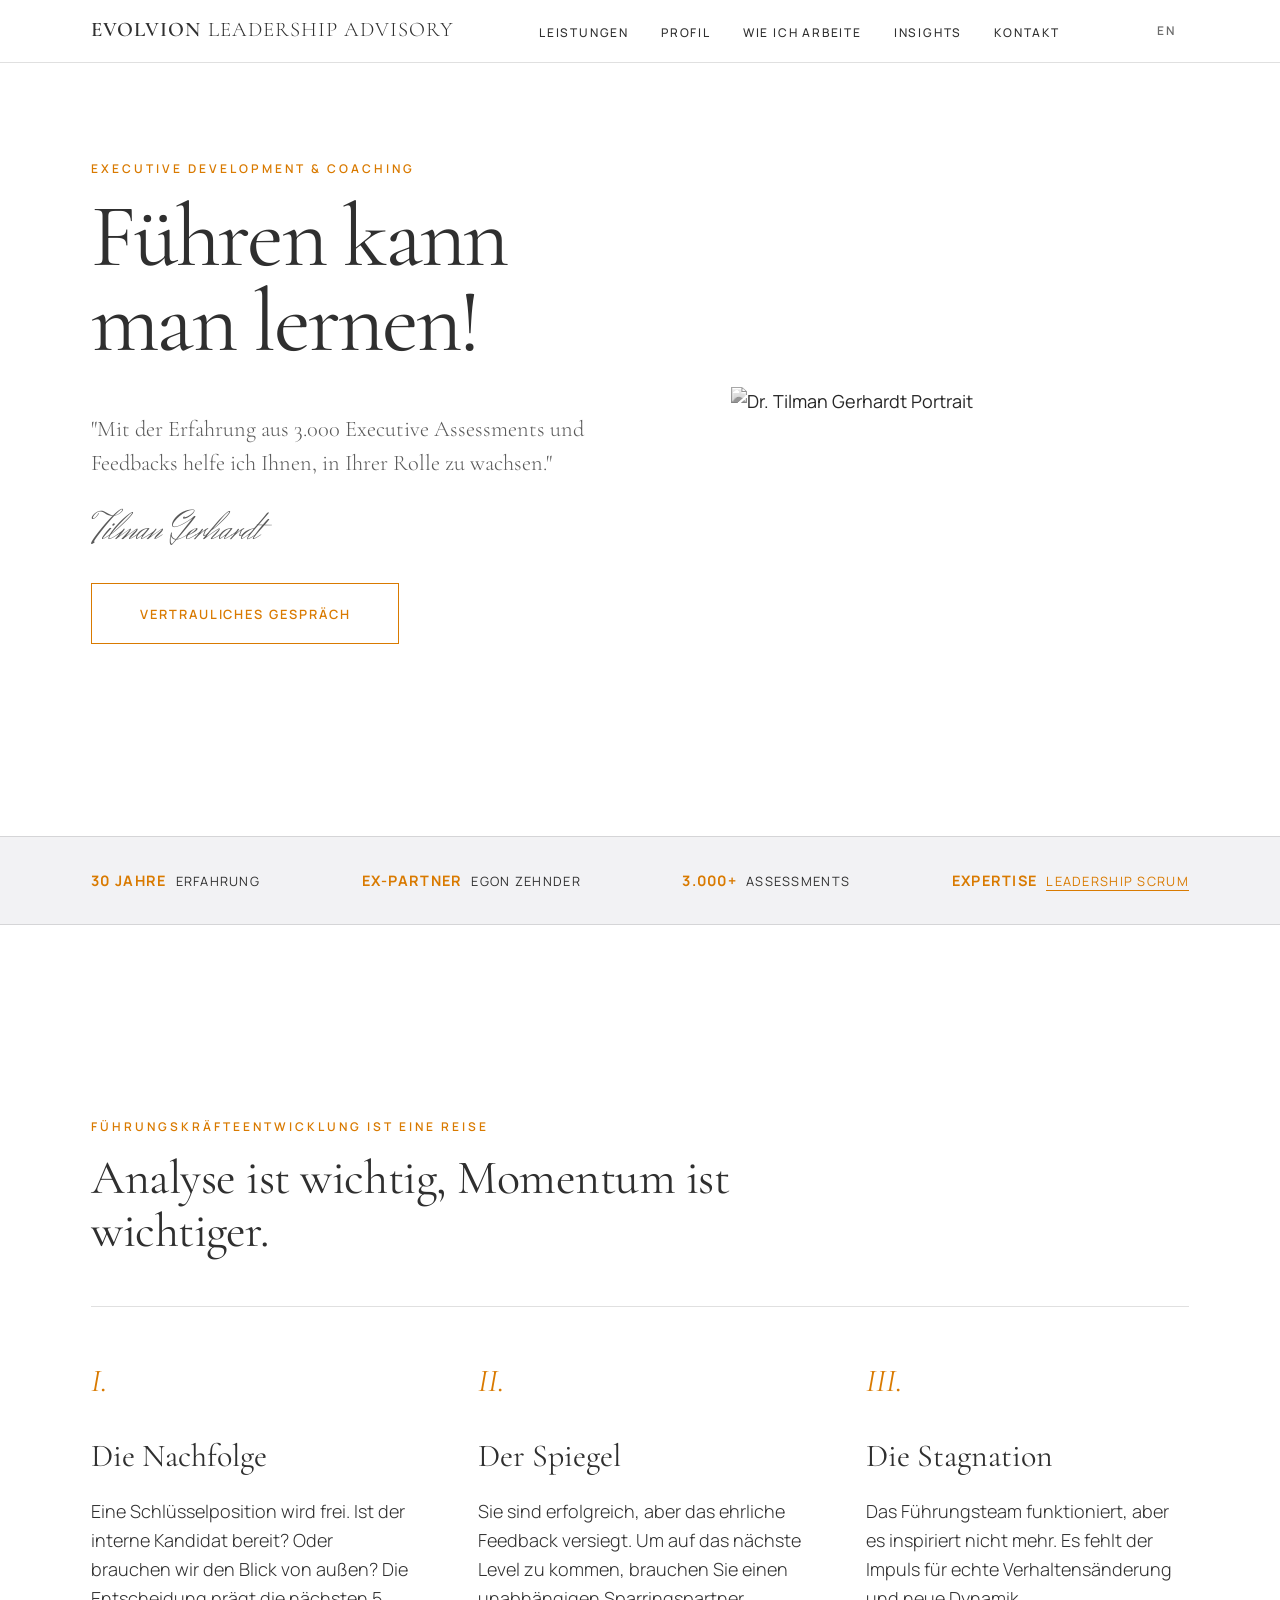
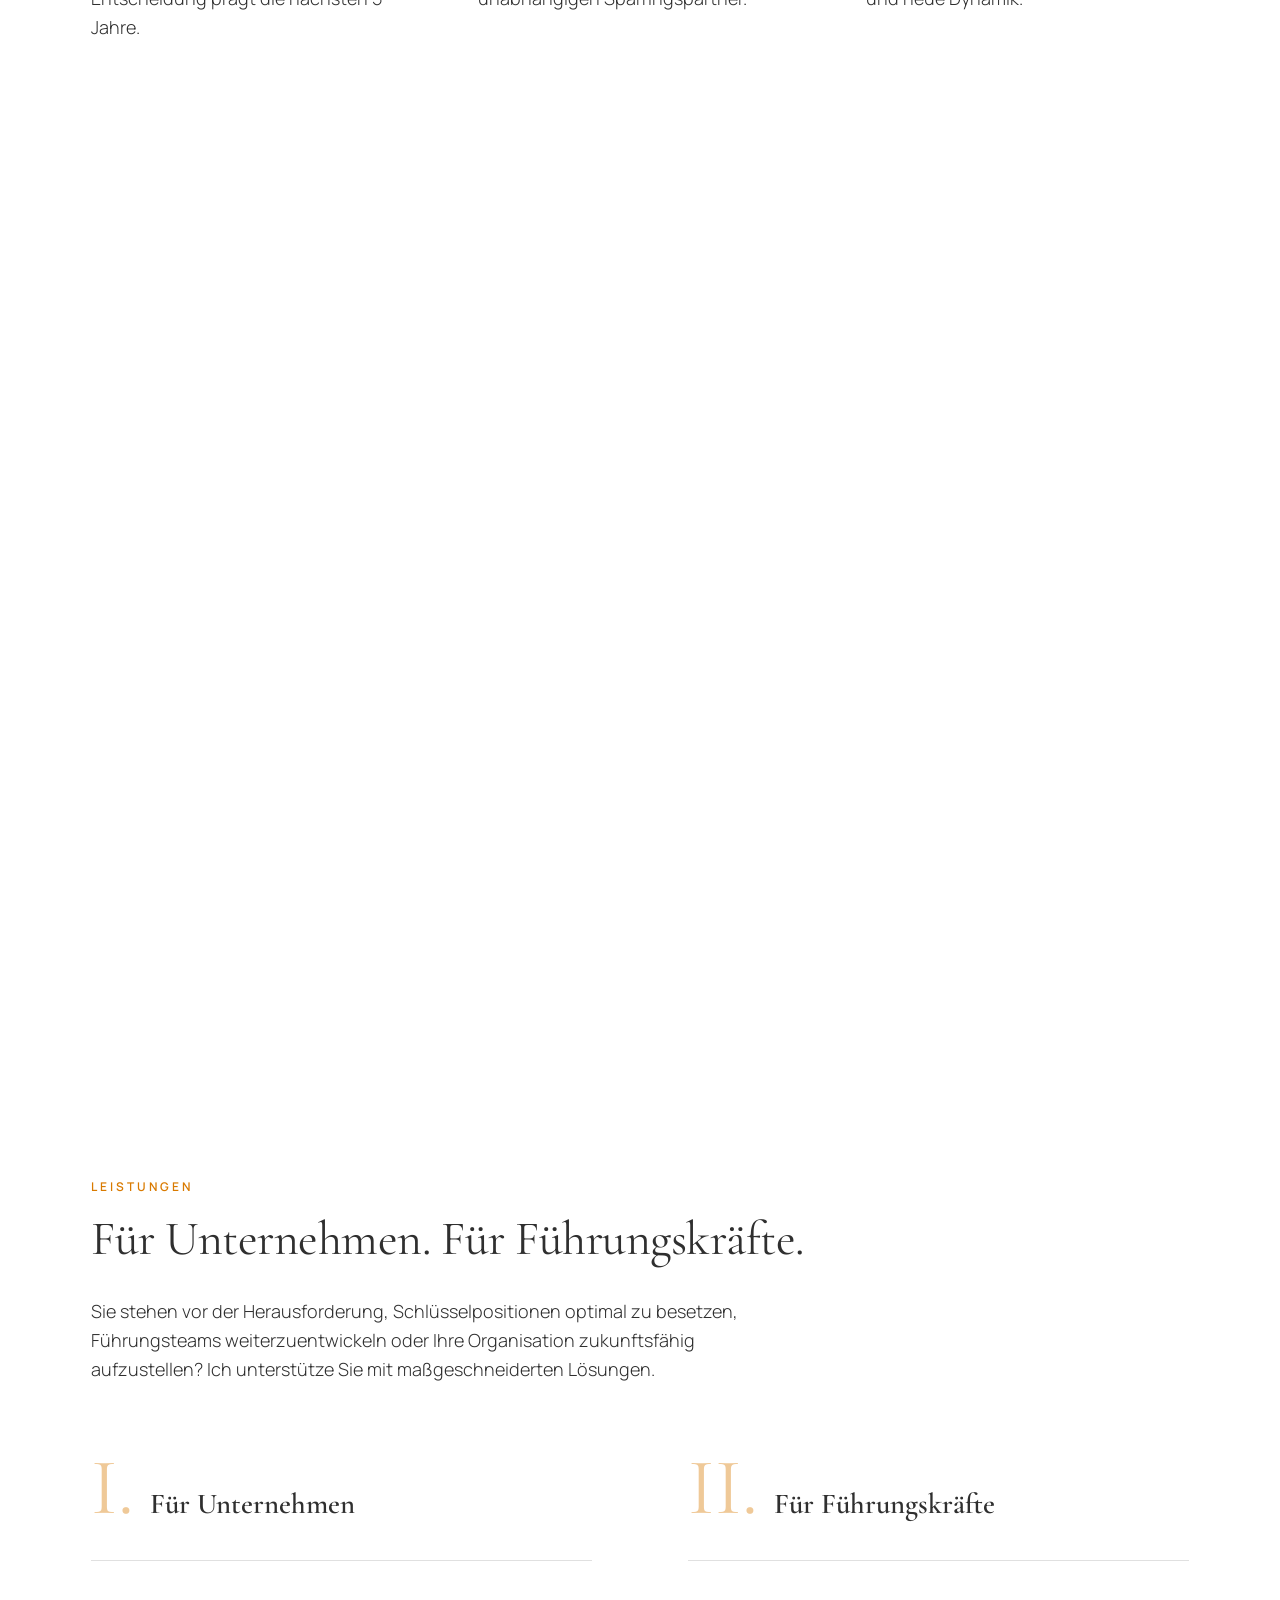
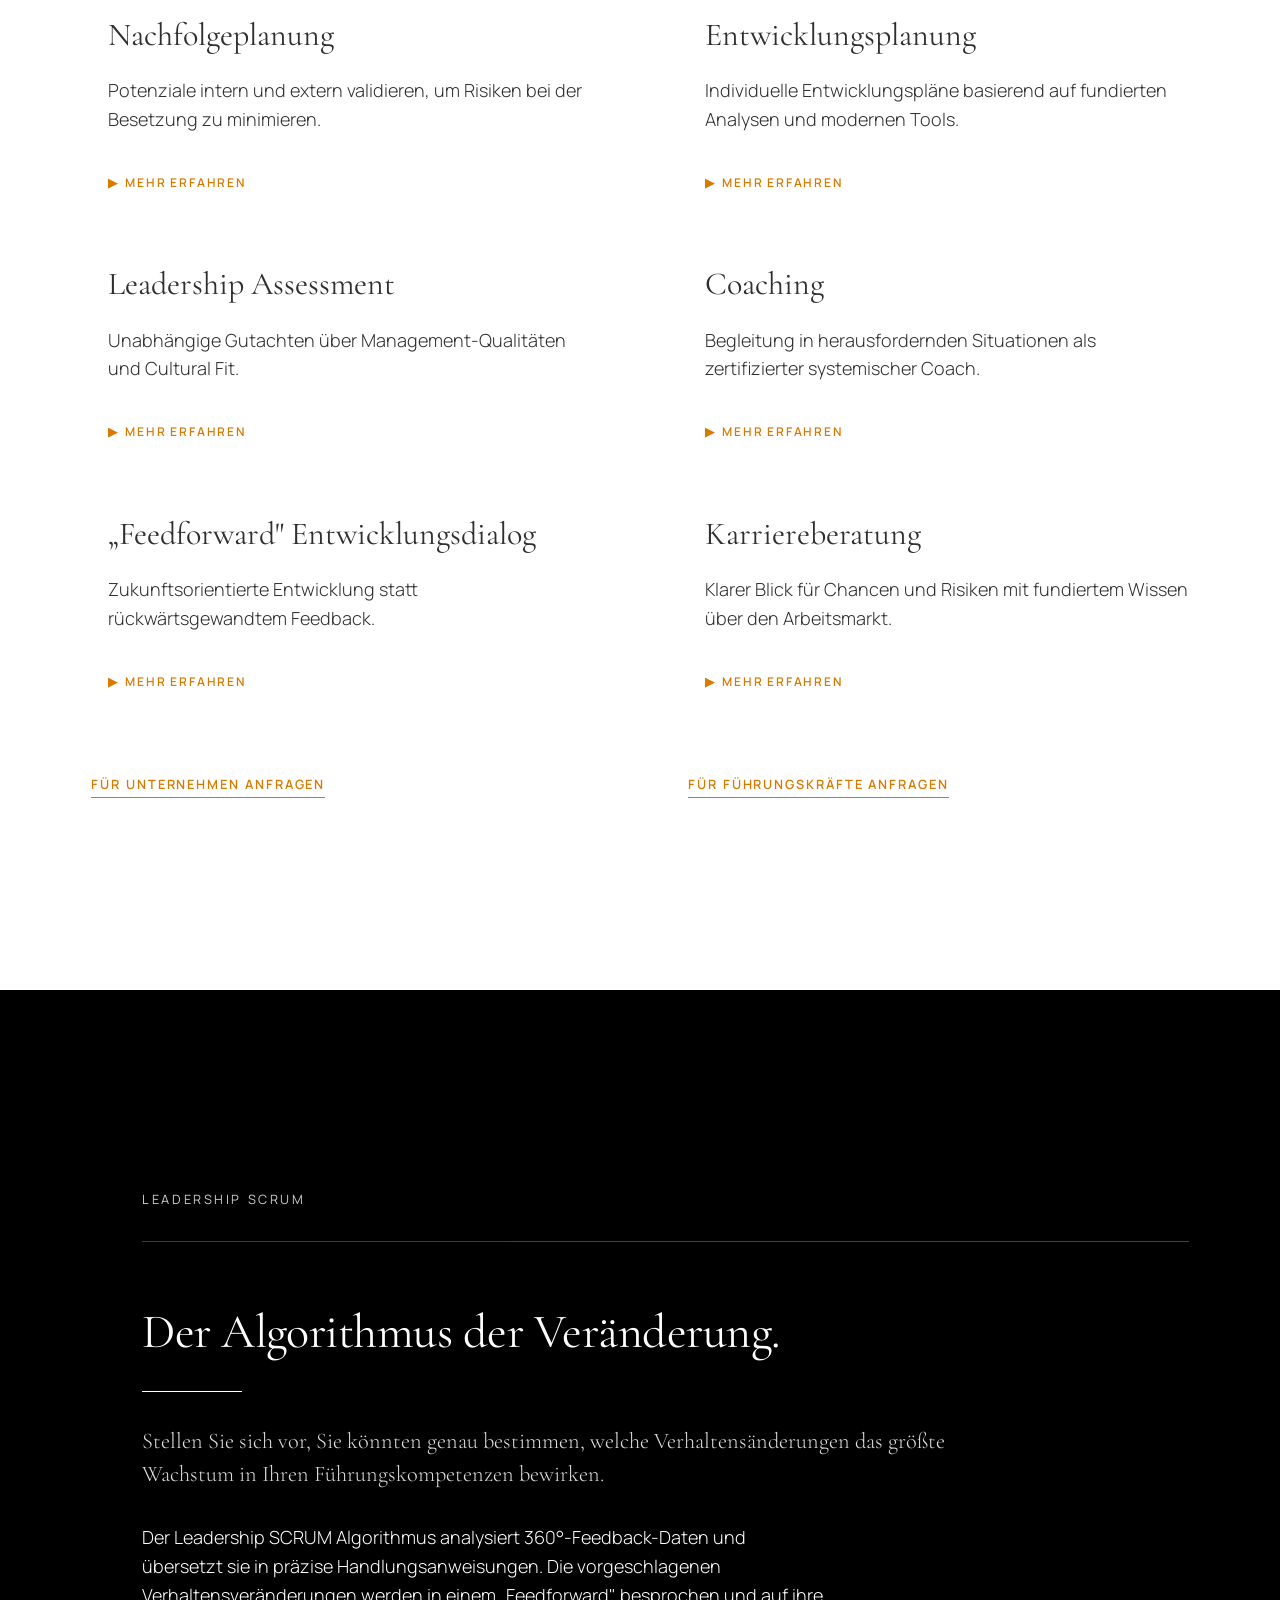
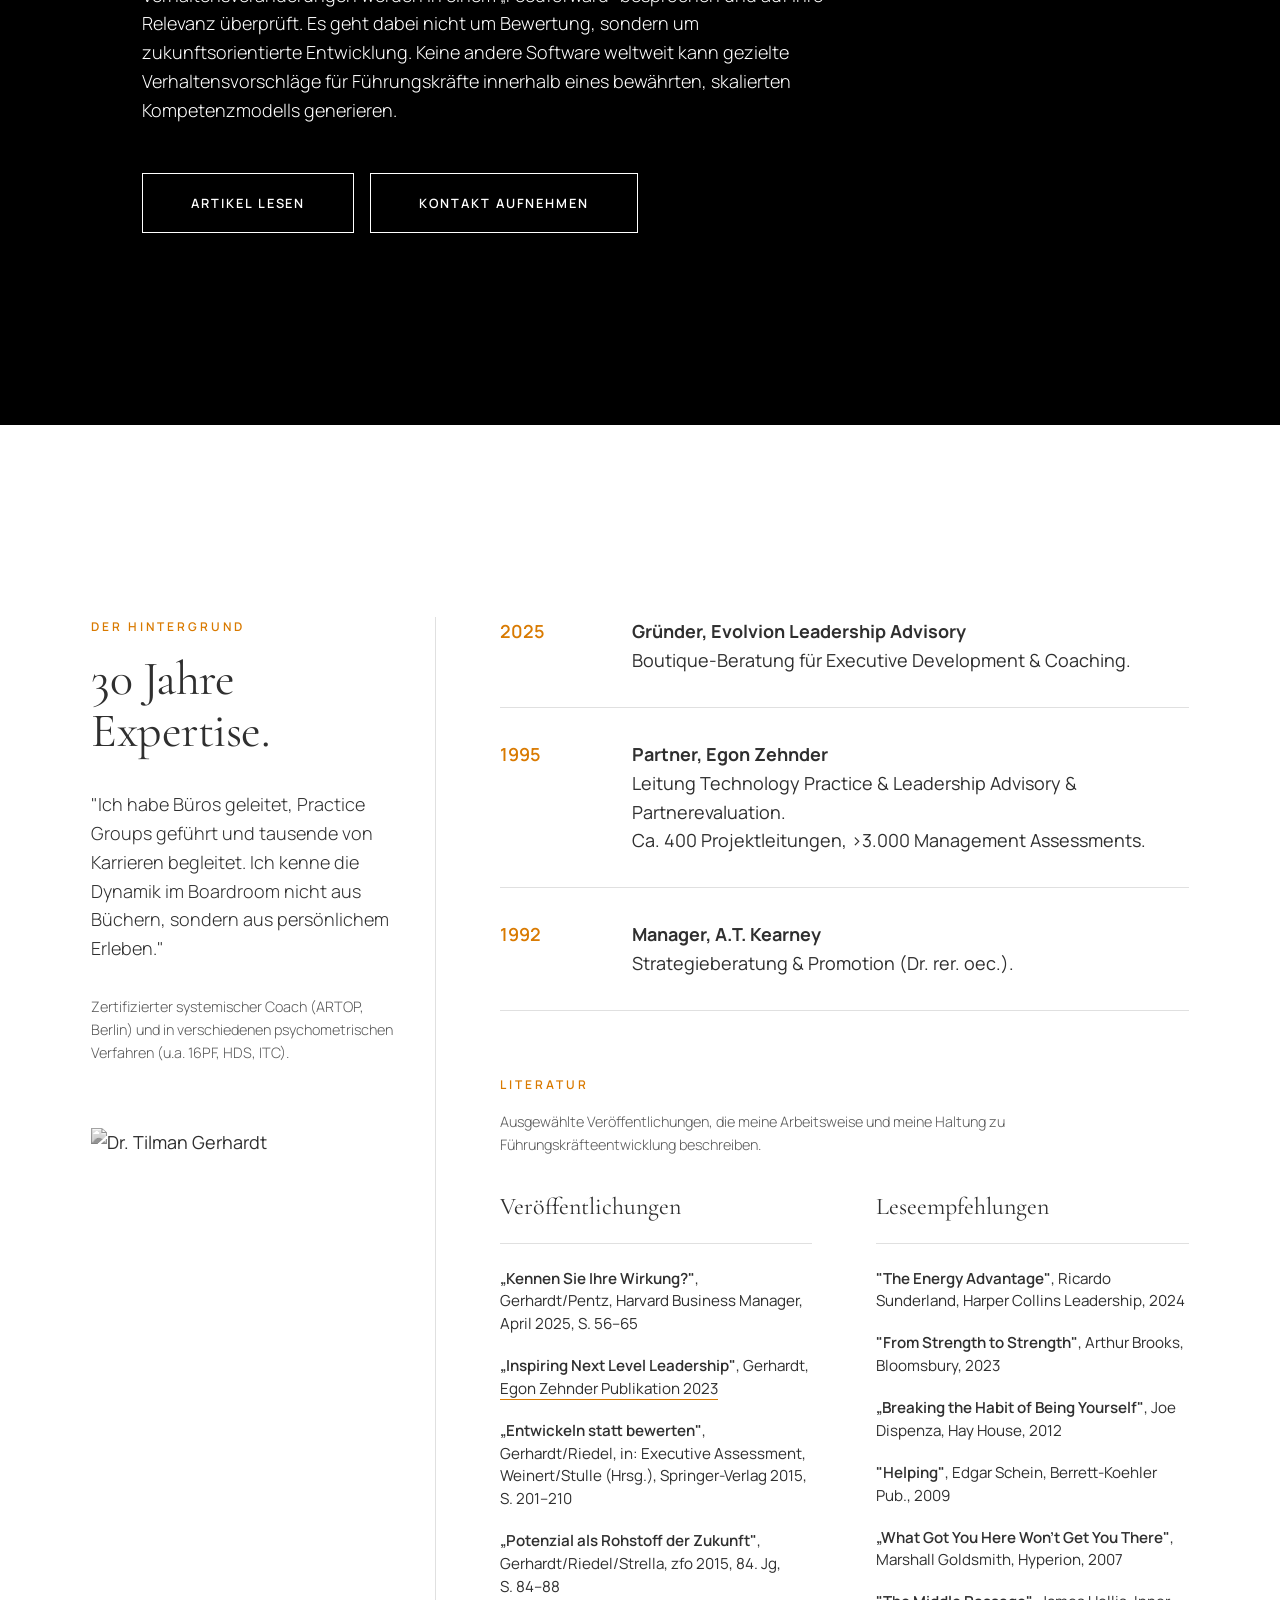
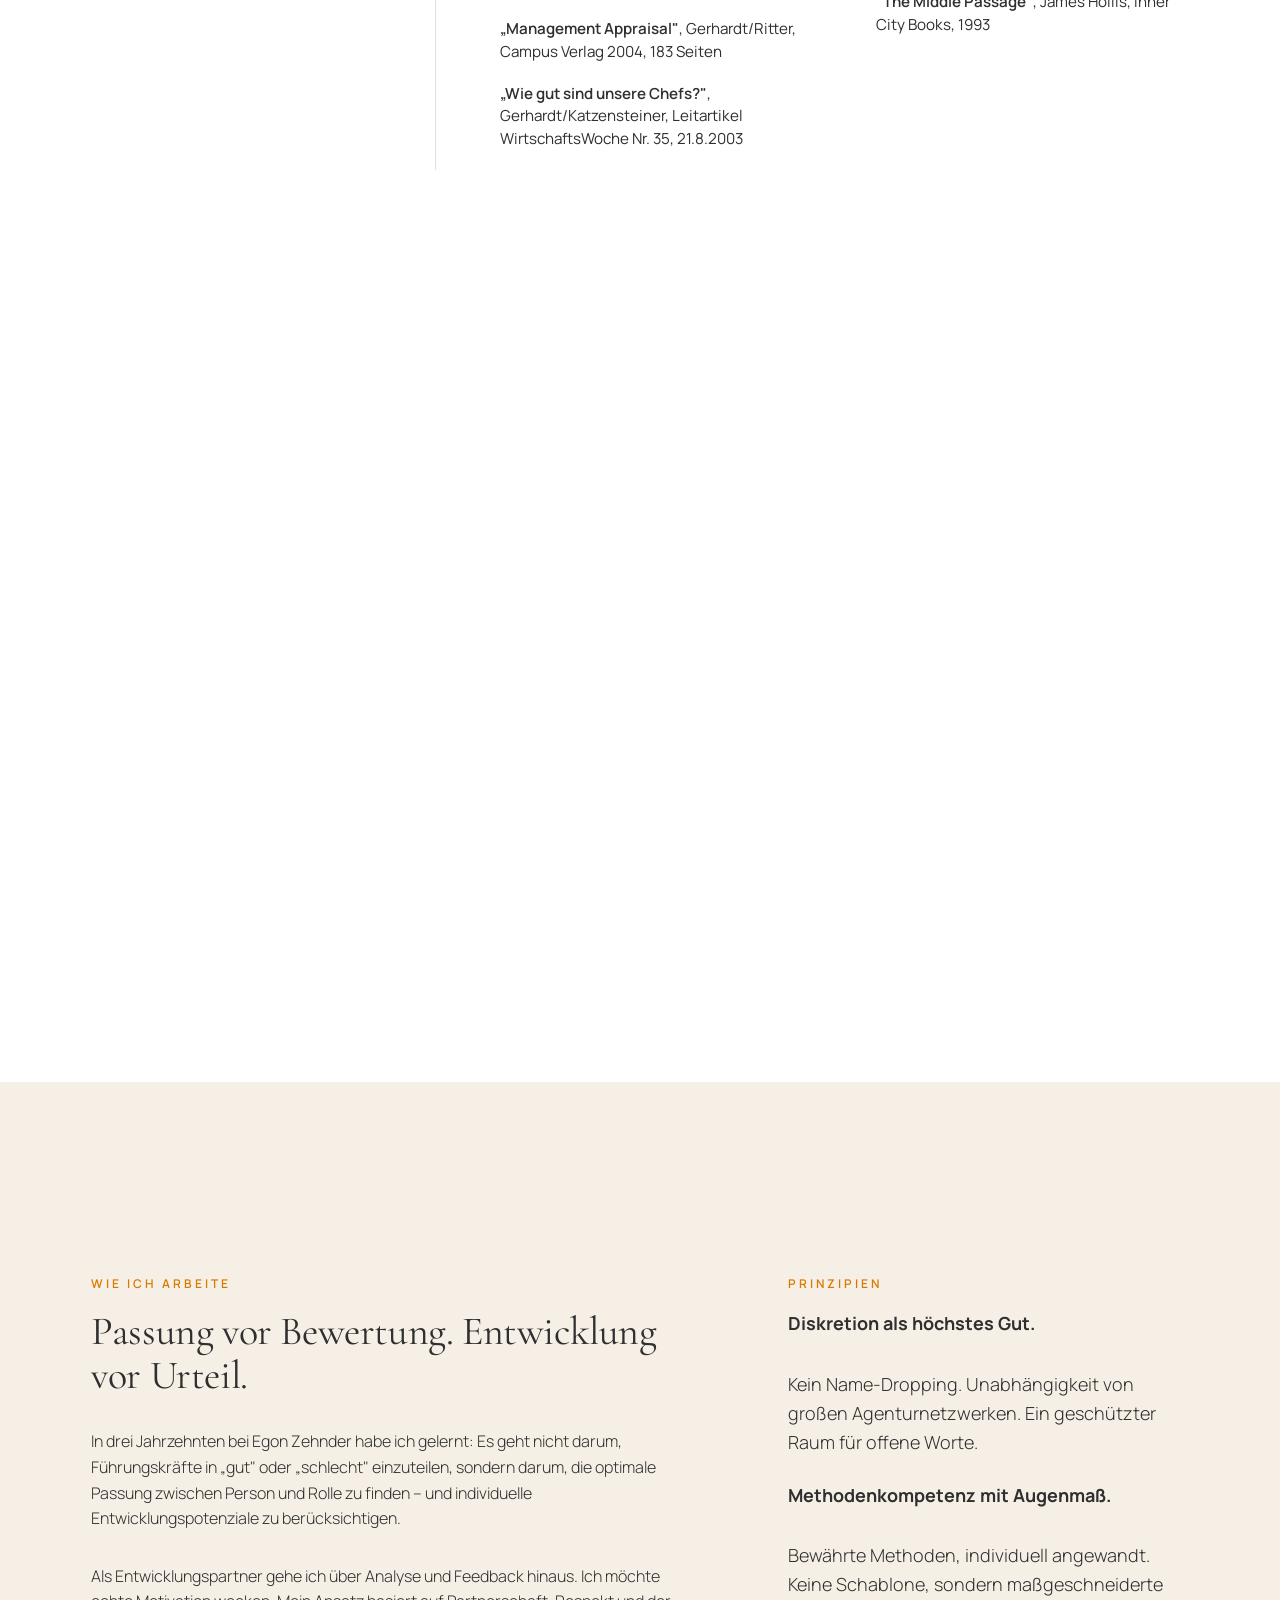
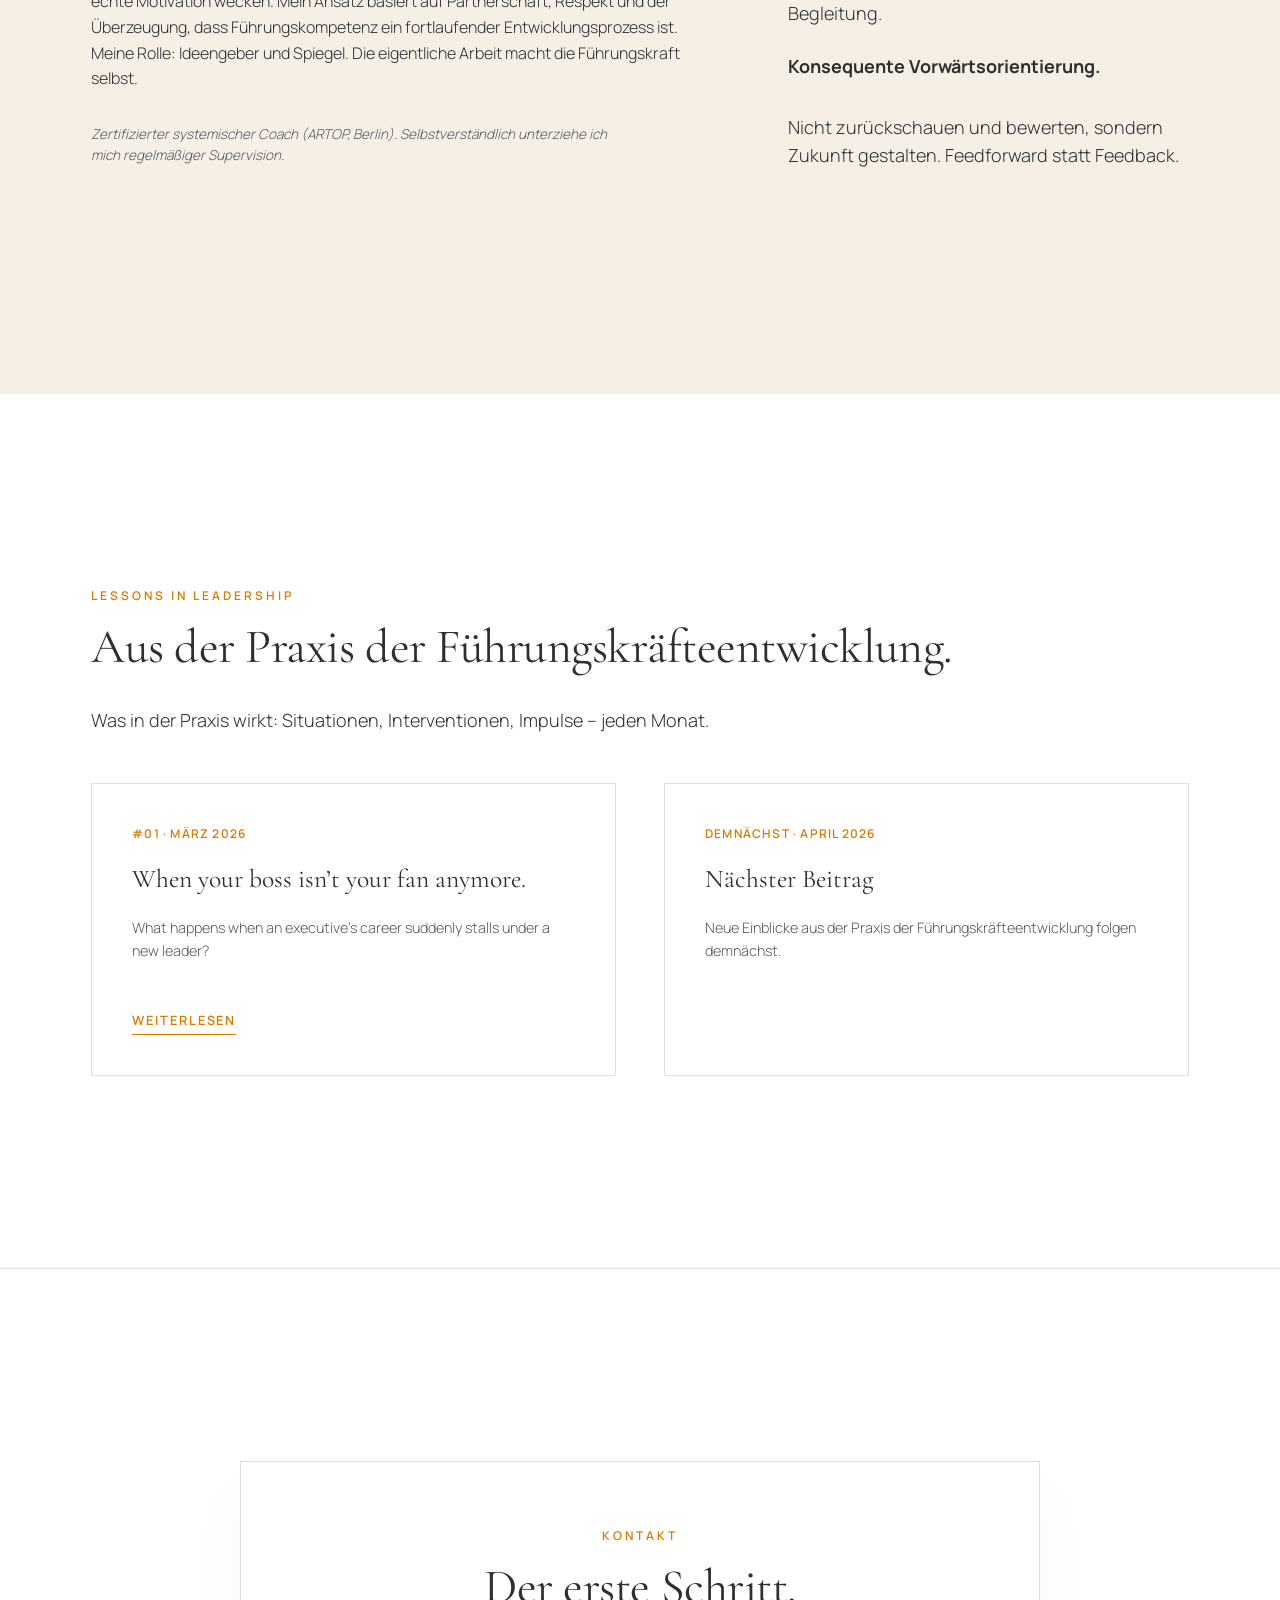
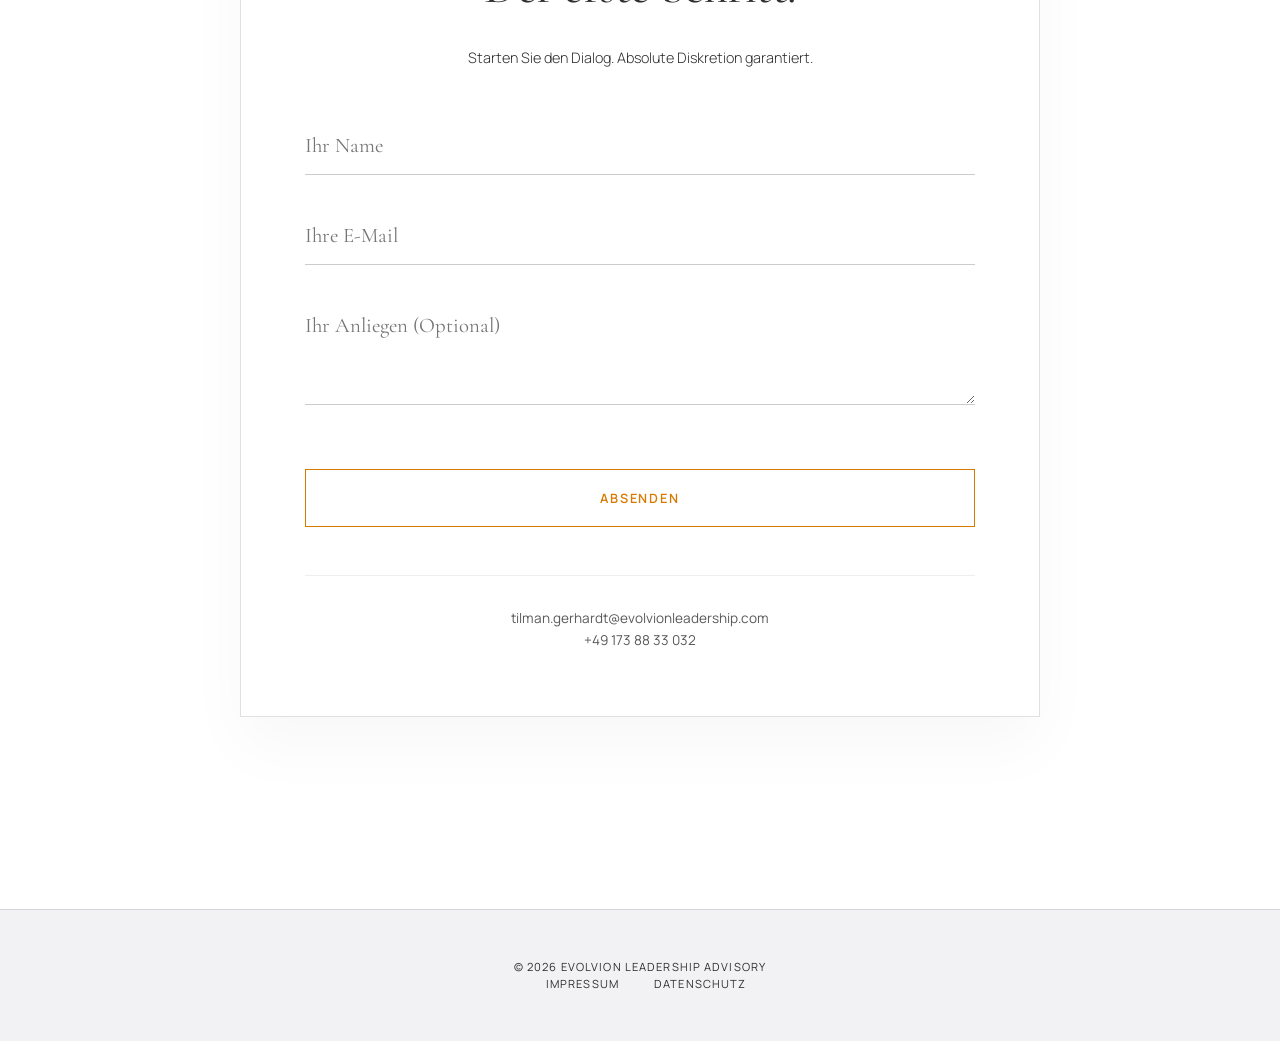
==== commit 53fda4cf: "fix: 'mathematisch' entfernt aus Leadership SCRUM Text" ====
--- a/index.html
+++ b/index.html
@@ -1103,7 +1103,7 @@
                     in Ihren Führungskompetenzen bewirken.
                 </p>
                 <p>
-                    Der Leadership SCRUM Algorithmus analysiert 360°-Feedback-Daten und übersetzt sie in mathematisch
+                    Der Leadership SCRUM Algorithmus analysiert 360°-Feedback-Daten und übersetzt sie in
                     präzise Handlungsanweisungen. Die vorgeschlagenen Verhaltensveränderungen werden in einem
                     „Feedforward" besprochen und auf ihre Relevanz überprüft. Es geht dabei nicht um Bewertung, sondern
                     um zukunftsorientierte Entwicklung. Keine andere Software weltweit kann gezielte
@@ -1134,7 +1134,7 @@
                     (u.a. 16PF, HDS, ITC).
                 </p>
                 <img src="assets/tilman-hinten.jpg" alt="Dr. Tilman Gerhardt"
-                    style="width: 100%; margin-top: 2rem; filter: grayscale(100%);">
+                    style="width: 100%; margin-top: 2rem; filter: grayscale(100%); object-fit: cover; object-position: center 20%;">
             </div>
             <div>
                 <div class="timeline-row">
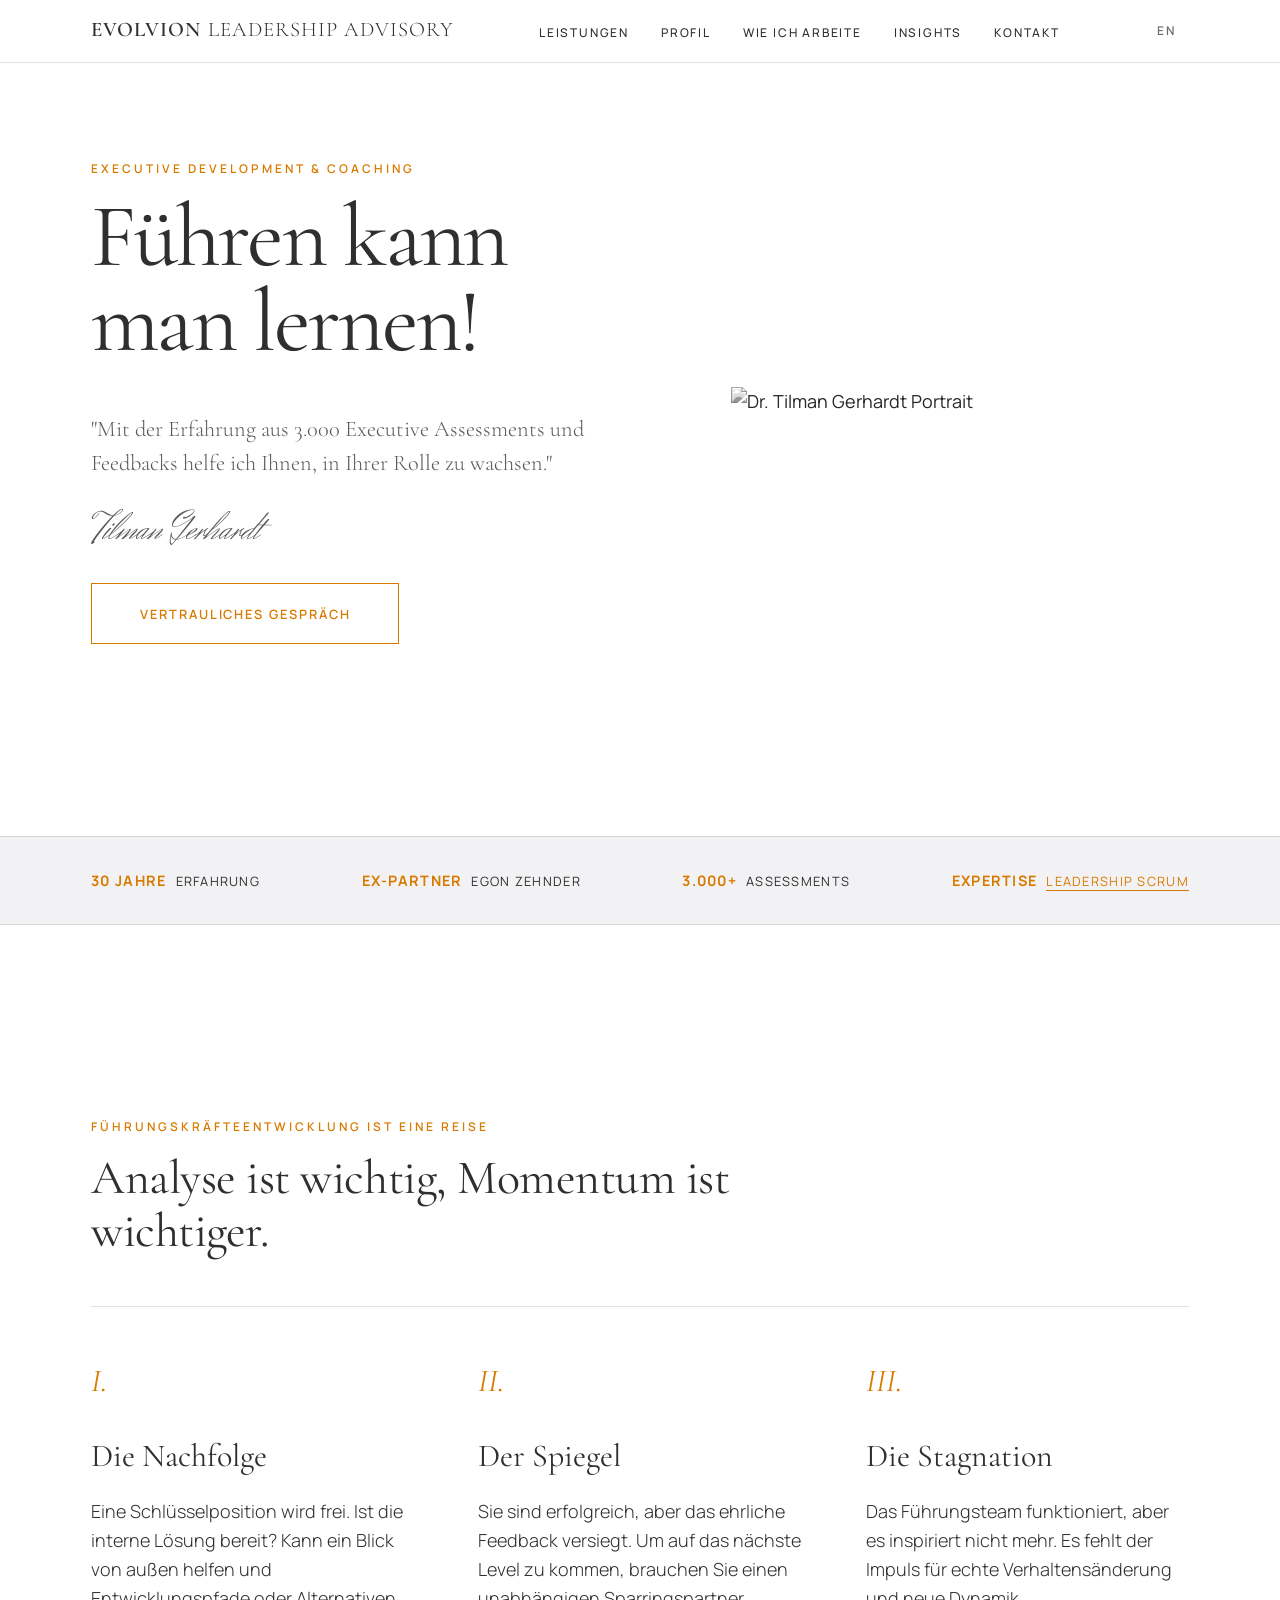
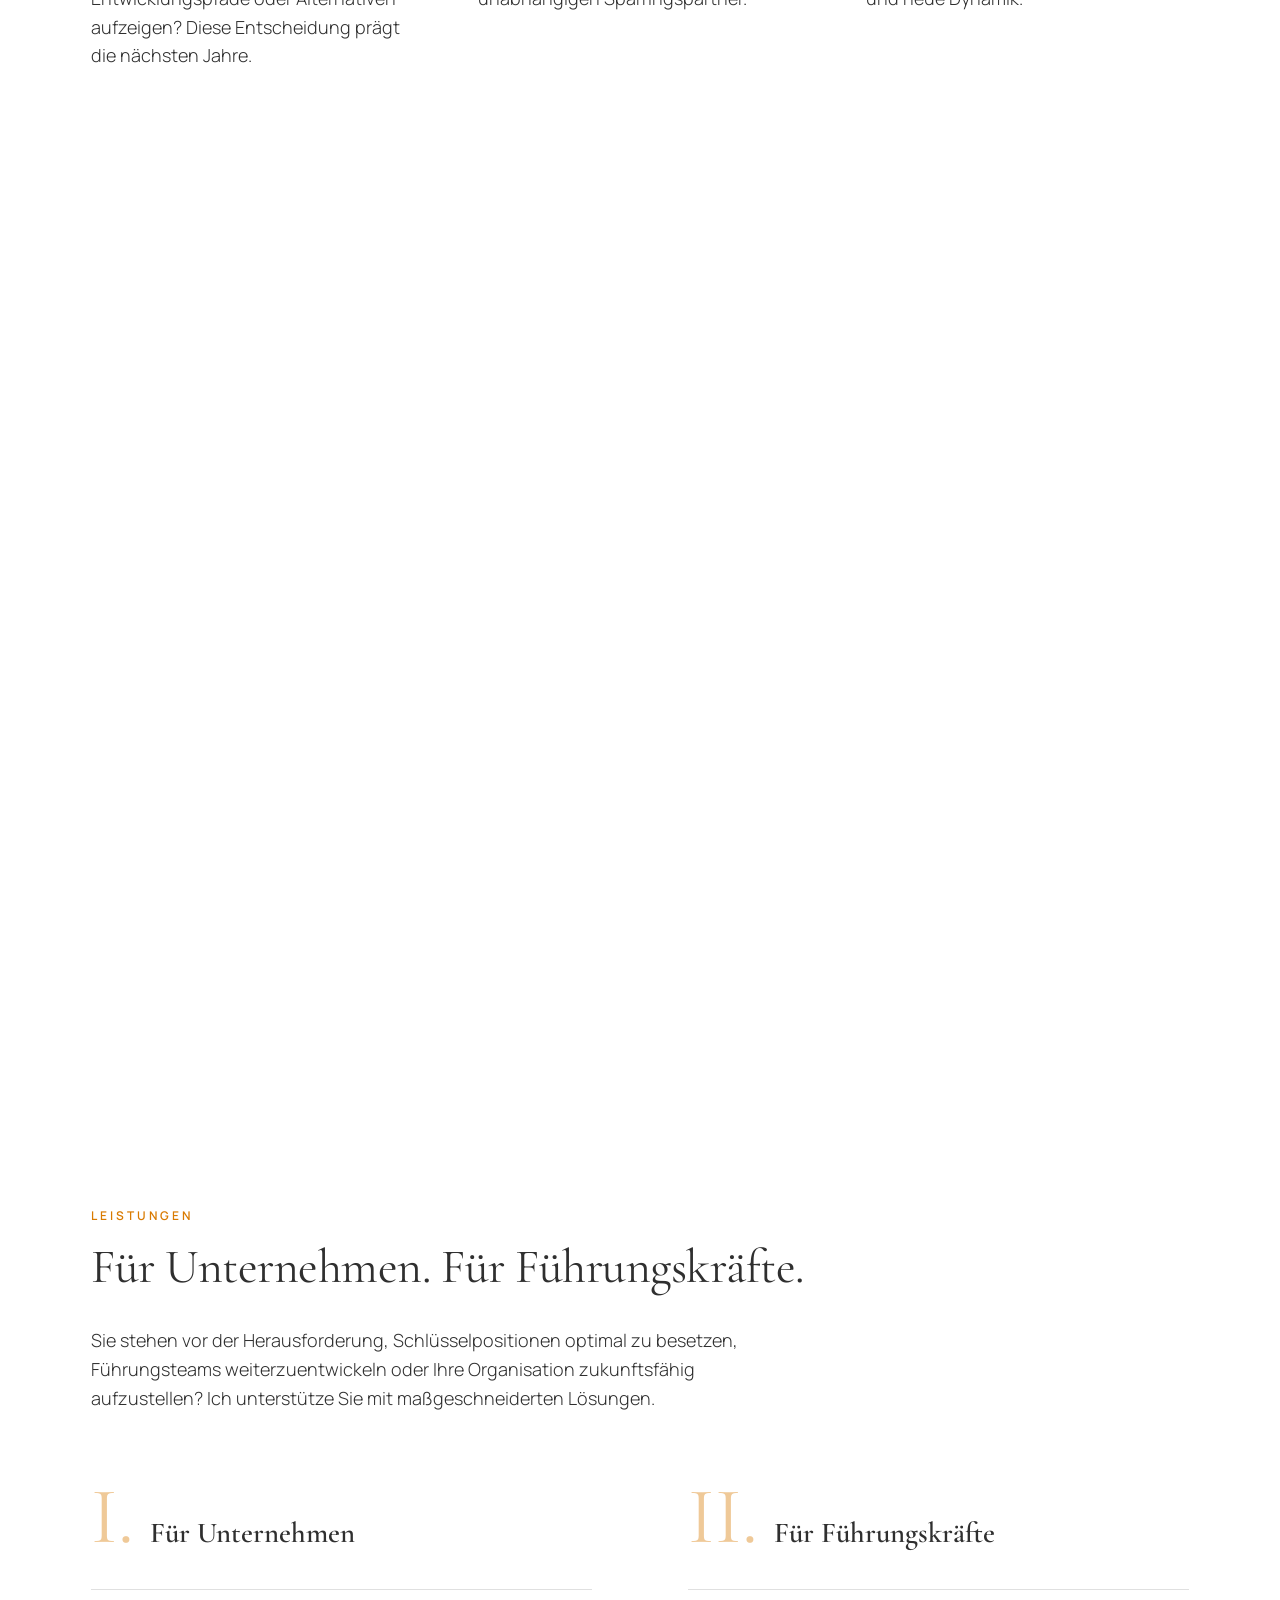
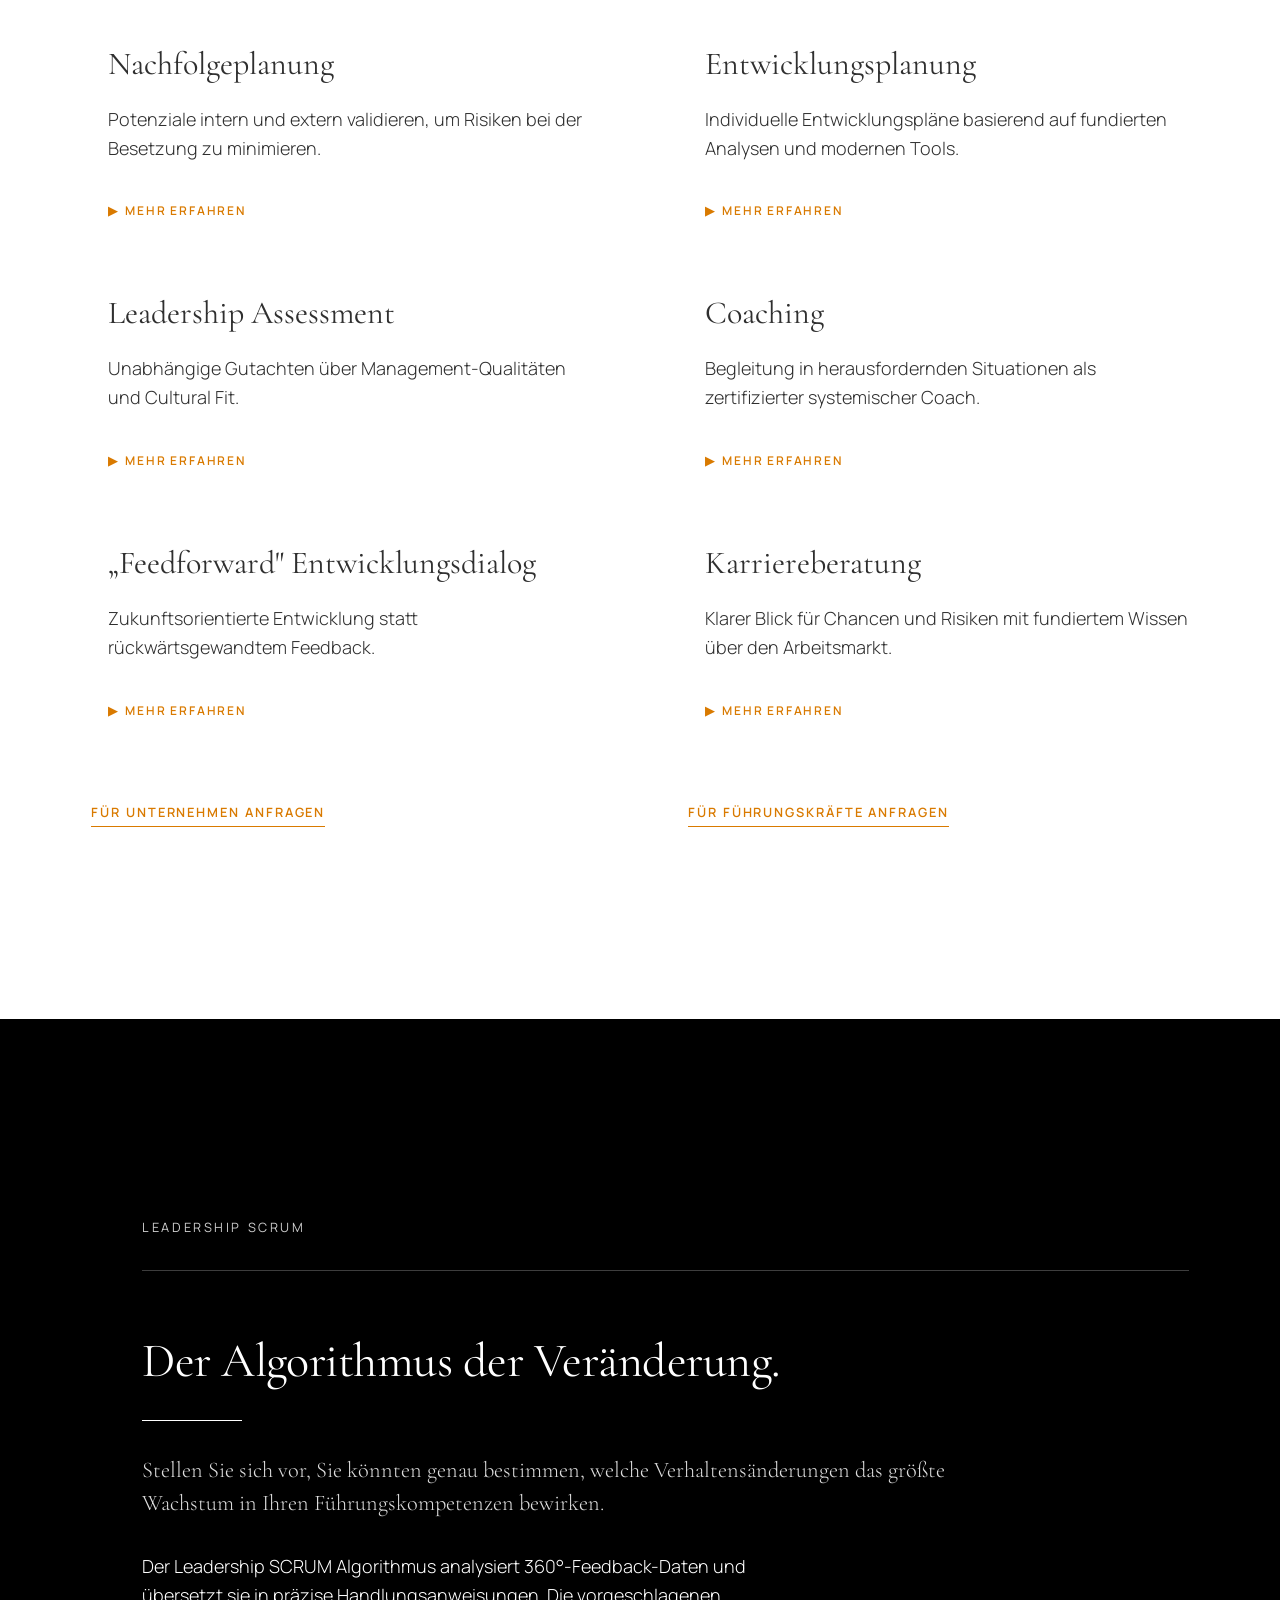
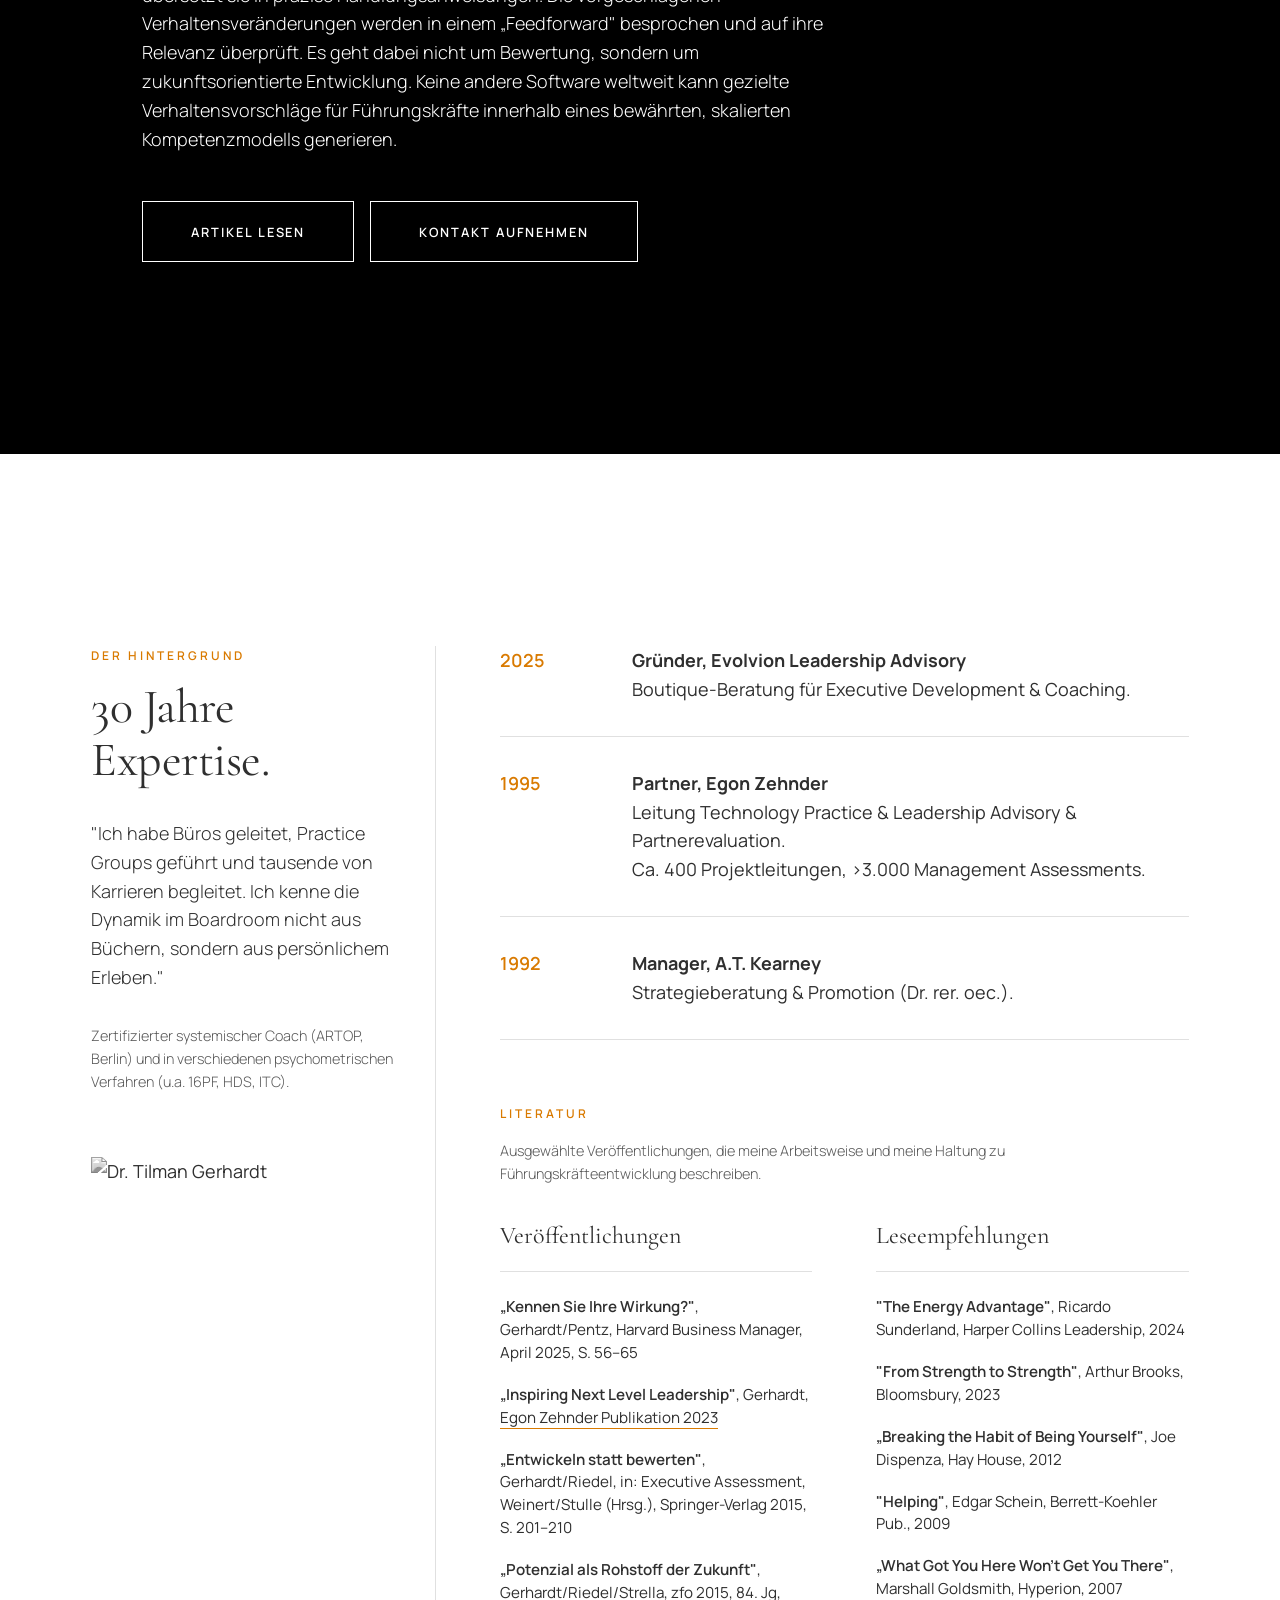
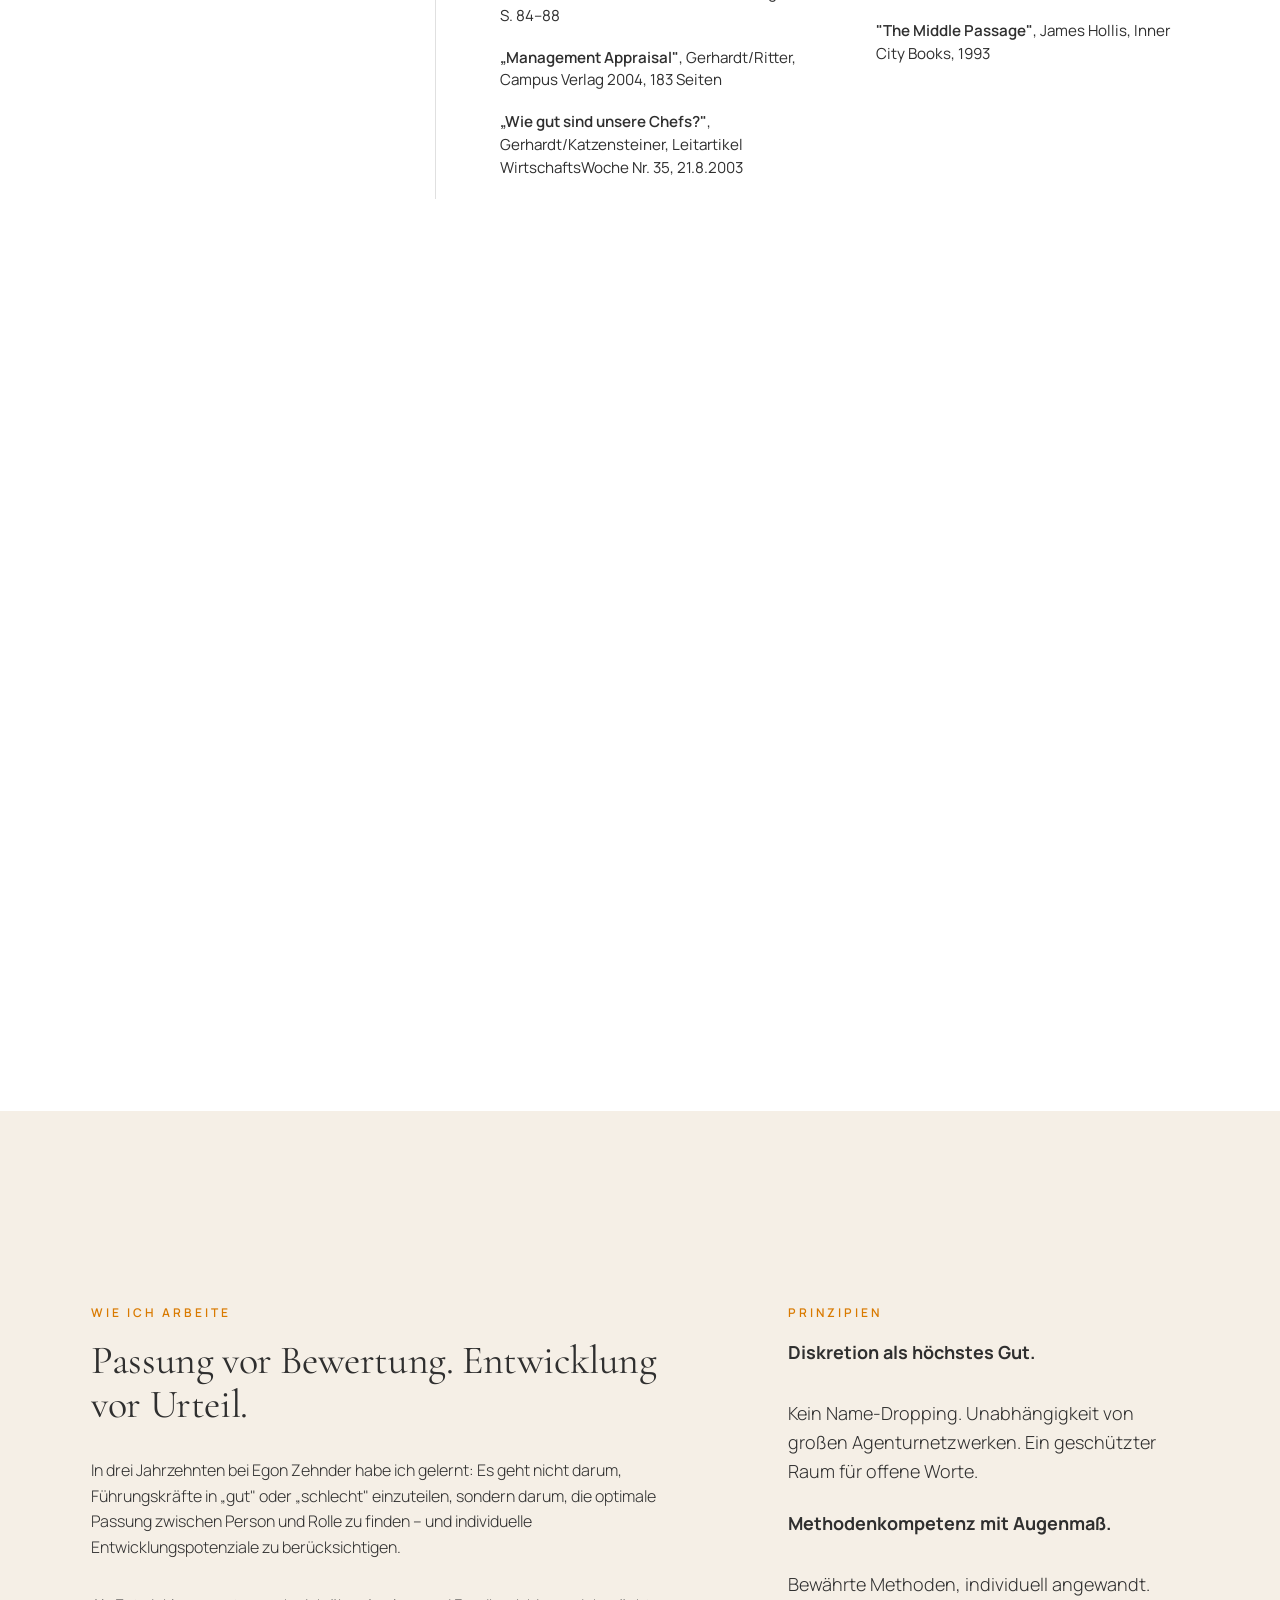
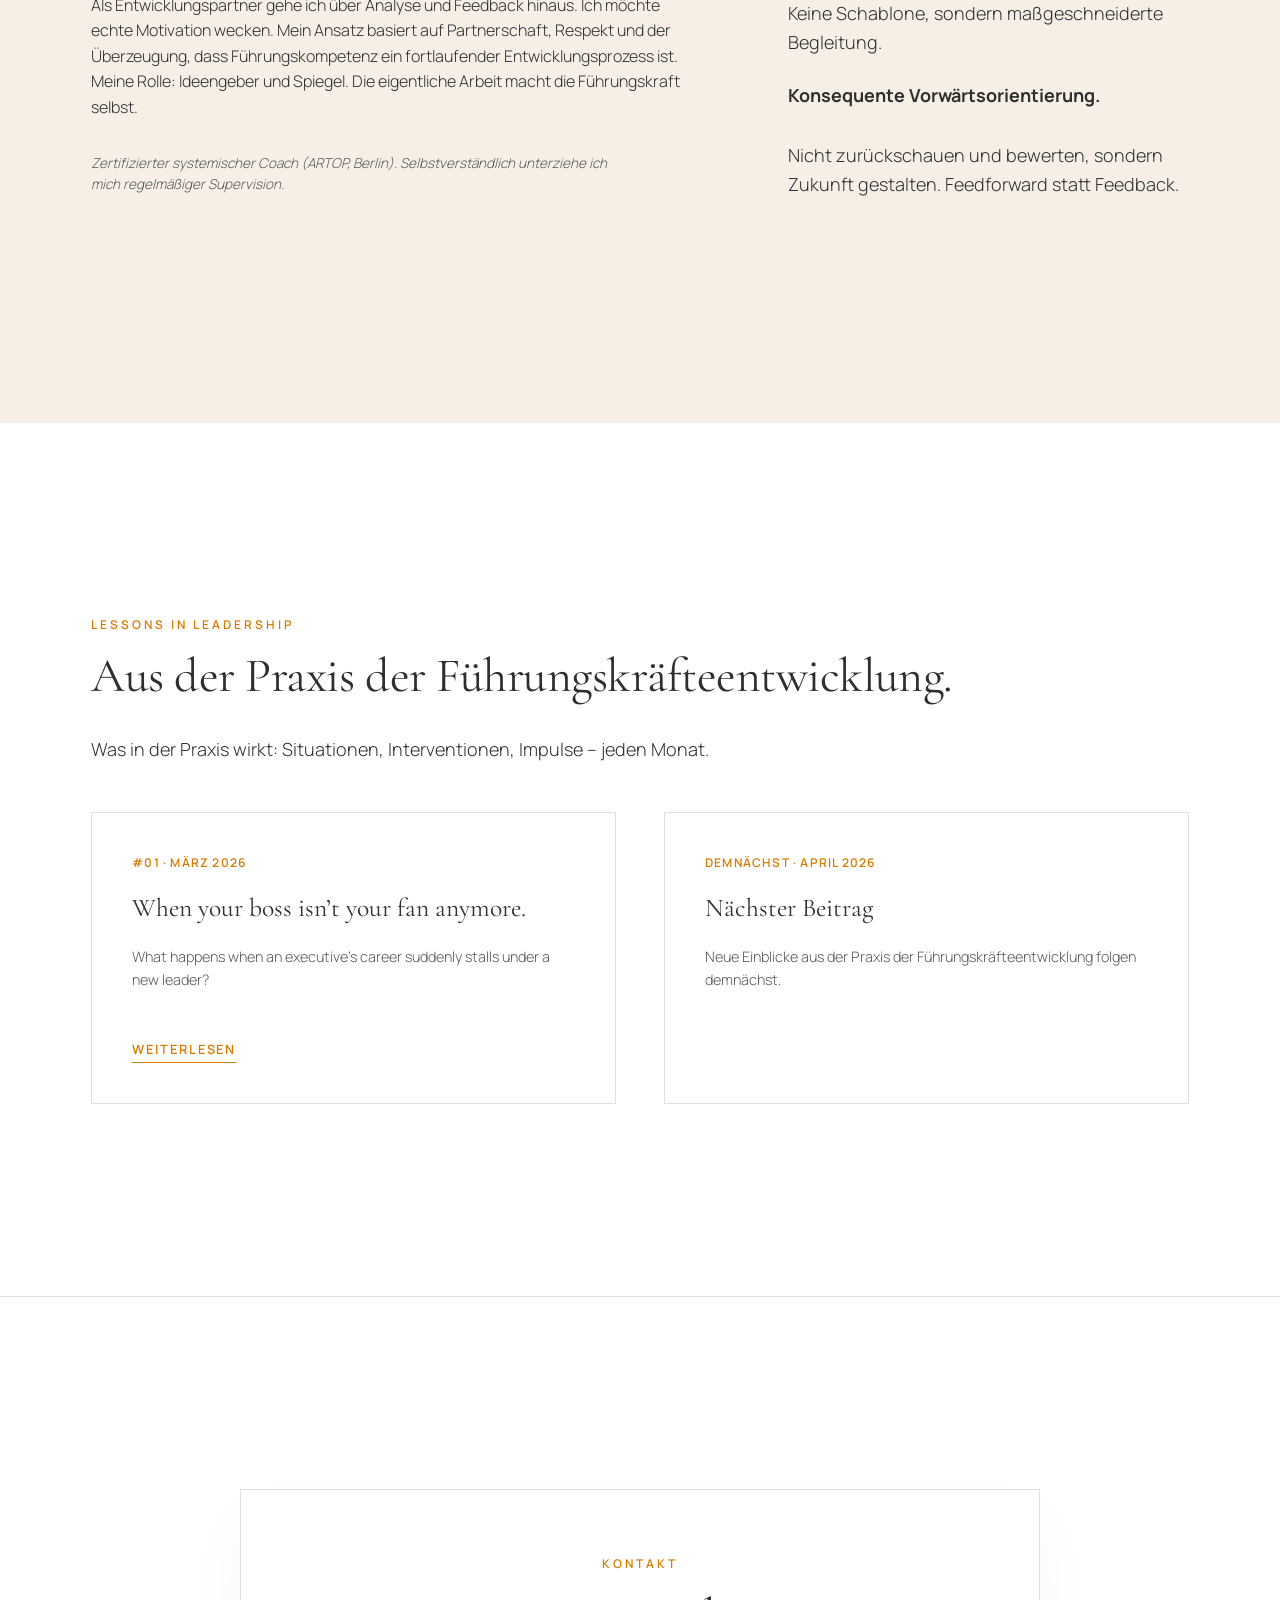
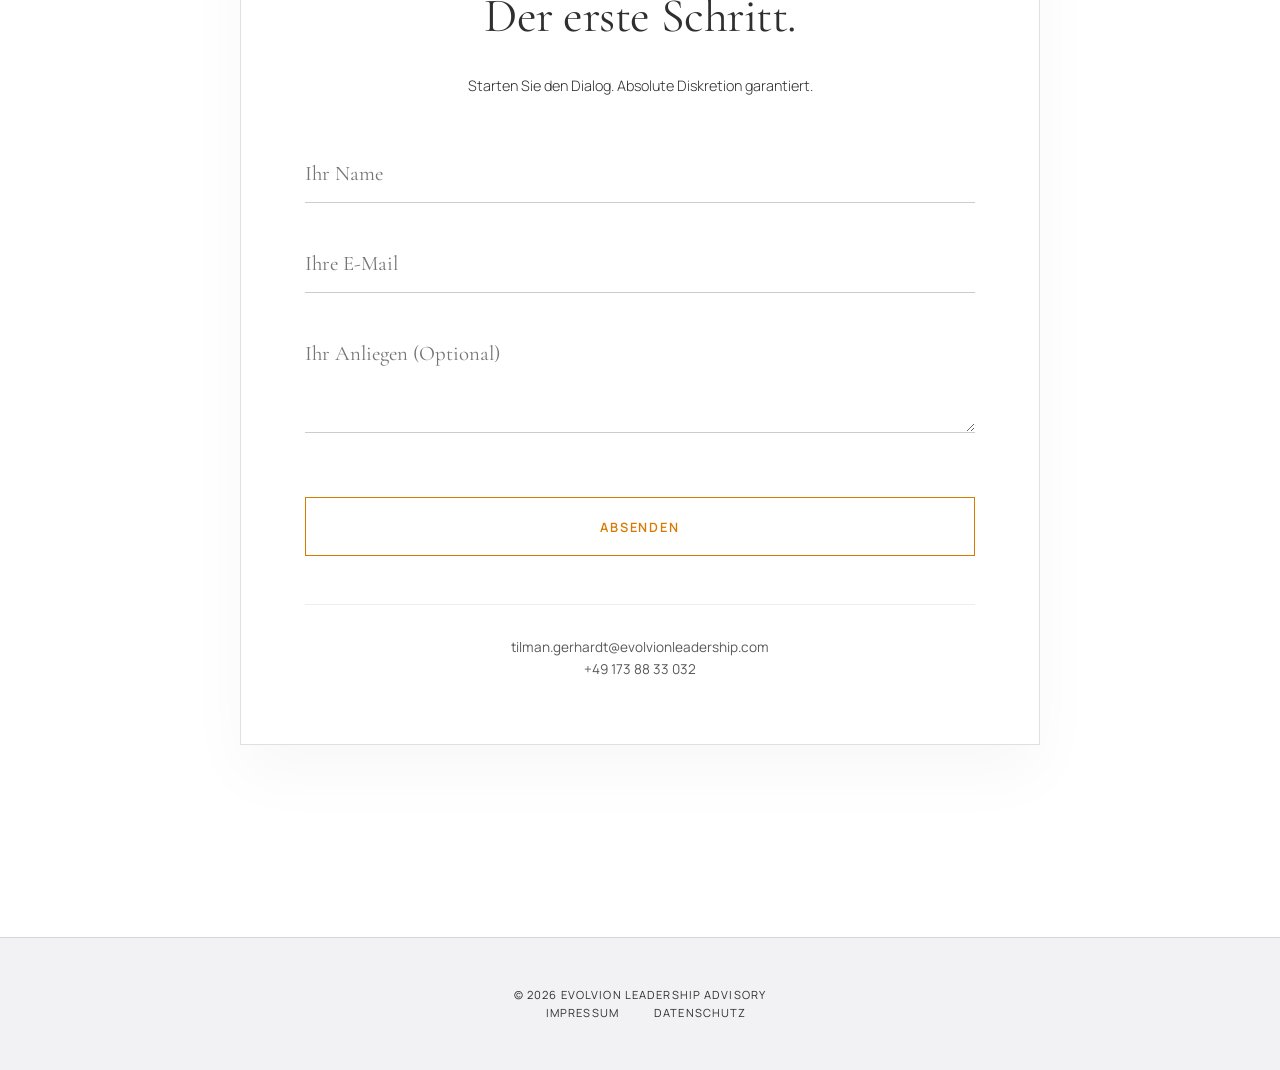
==== commit 3605fc0d: "fix: 'Die Nachfolge' - neuer Text lt. Feedback" ====
--- a/index.html
+++ b/index.html
@@ -960,8 +960,7 @@
                 <span class="scenario-icon">I.</span>
                 <h4>Die Nachfolge</h4>
                 <p>
-                    Eine Schlüsselposition wird frei. Ist der interne Kandidat bereit? Oder brauchen wir den Blick von
-                    außen? Die Entscheidung prägt die nächsten 5 Jahre.
+                    Eine Schlüsselposition wird frei. Ist die interne Lösung bereit? Kann ein Blick von außen helfen und Entwicklungspfade oder Alternativen aufzeigen? Diese Entscheidung prägt die nächsten Jahre.
                 </p>
             </div>
             <div class="scenario-card">
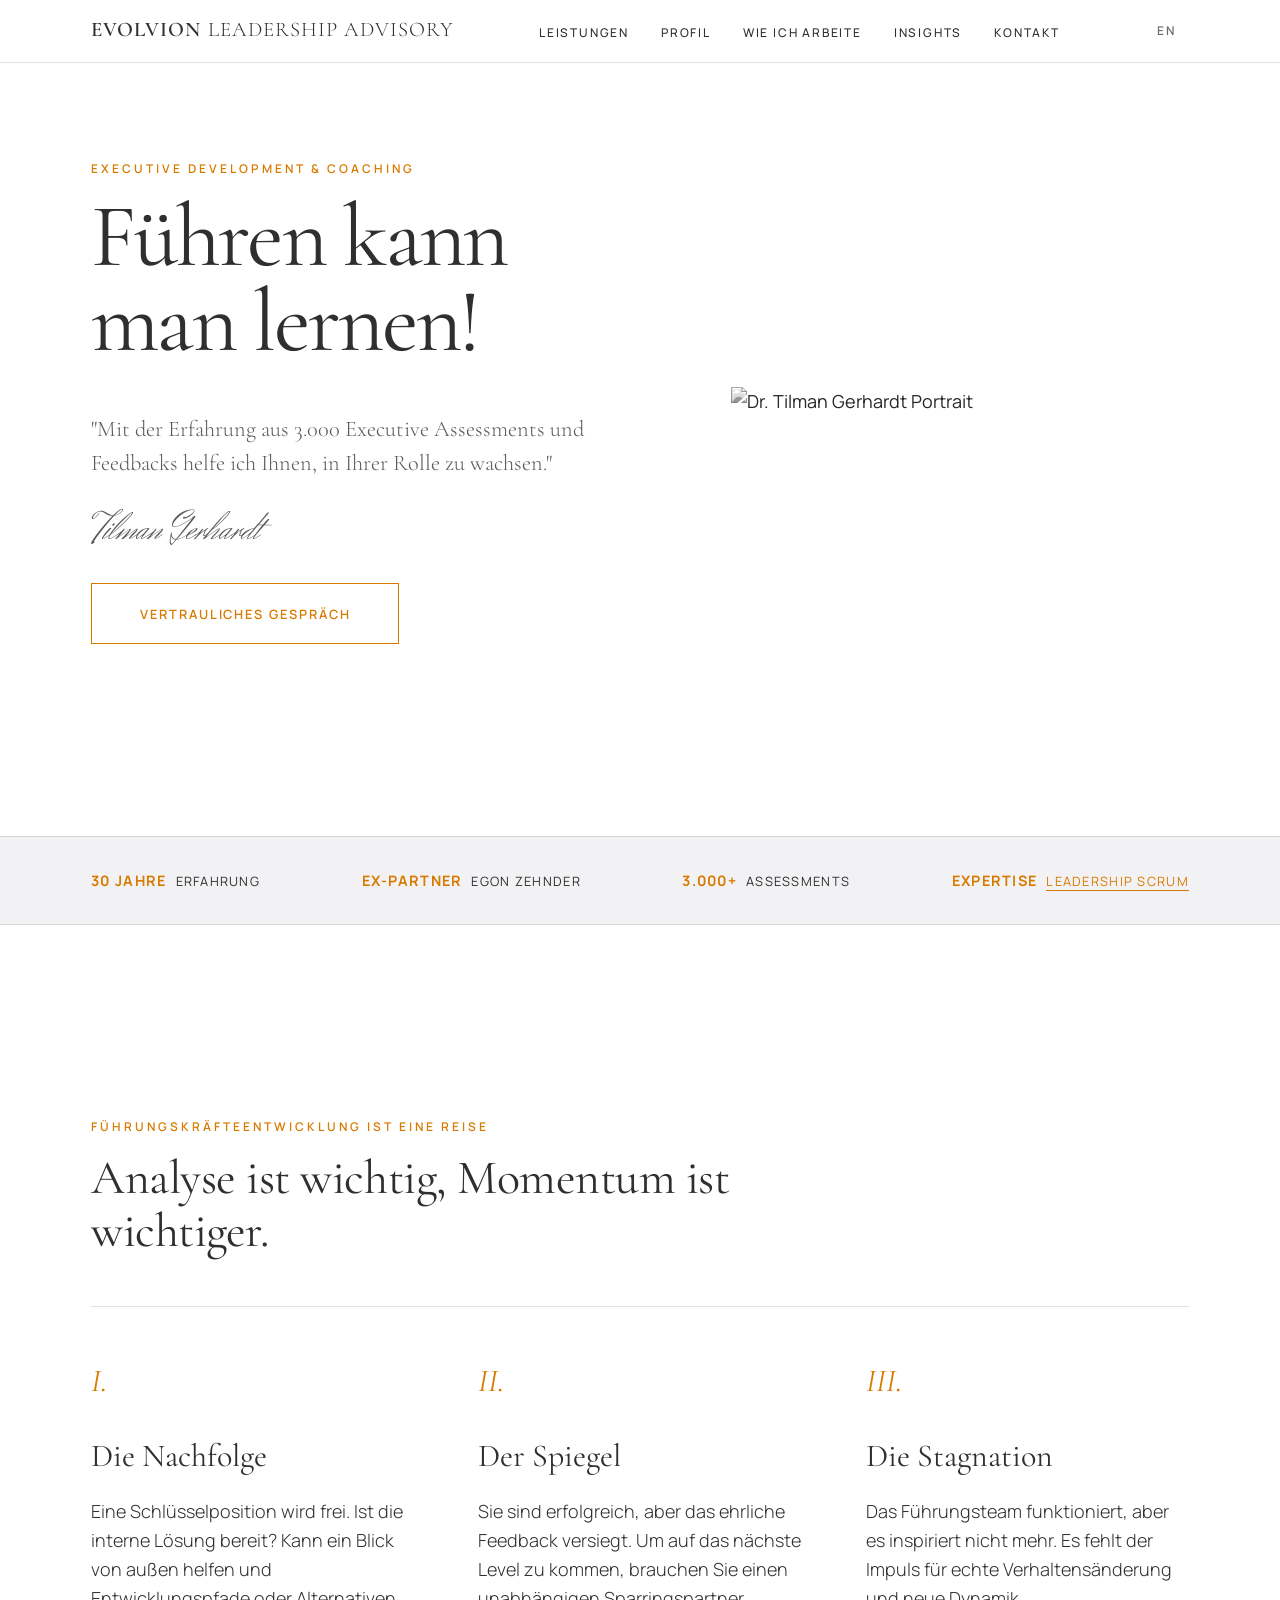
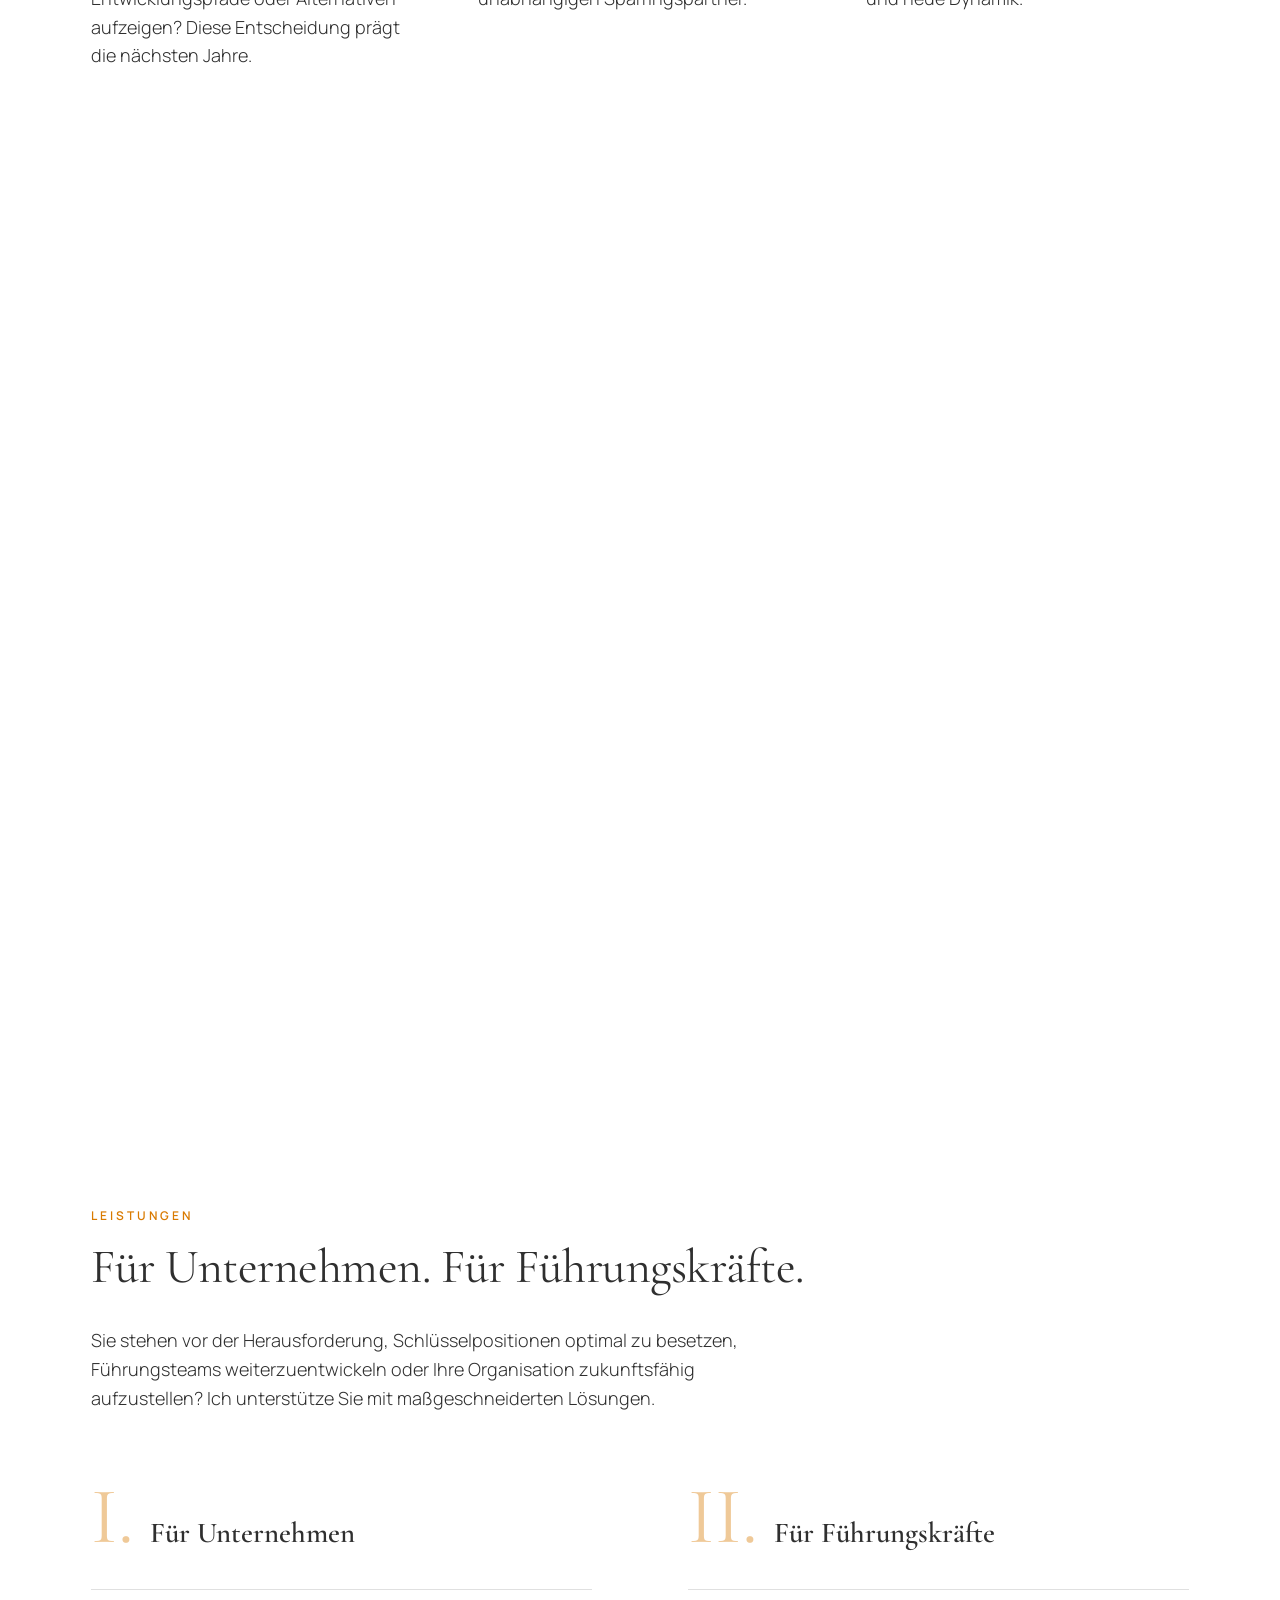
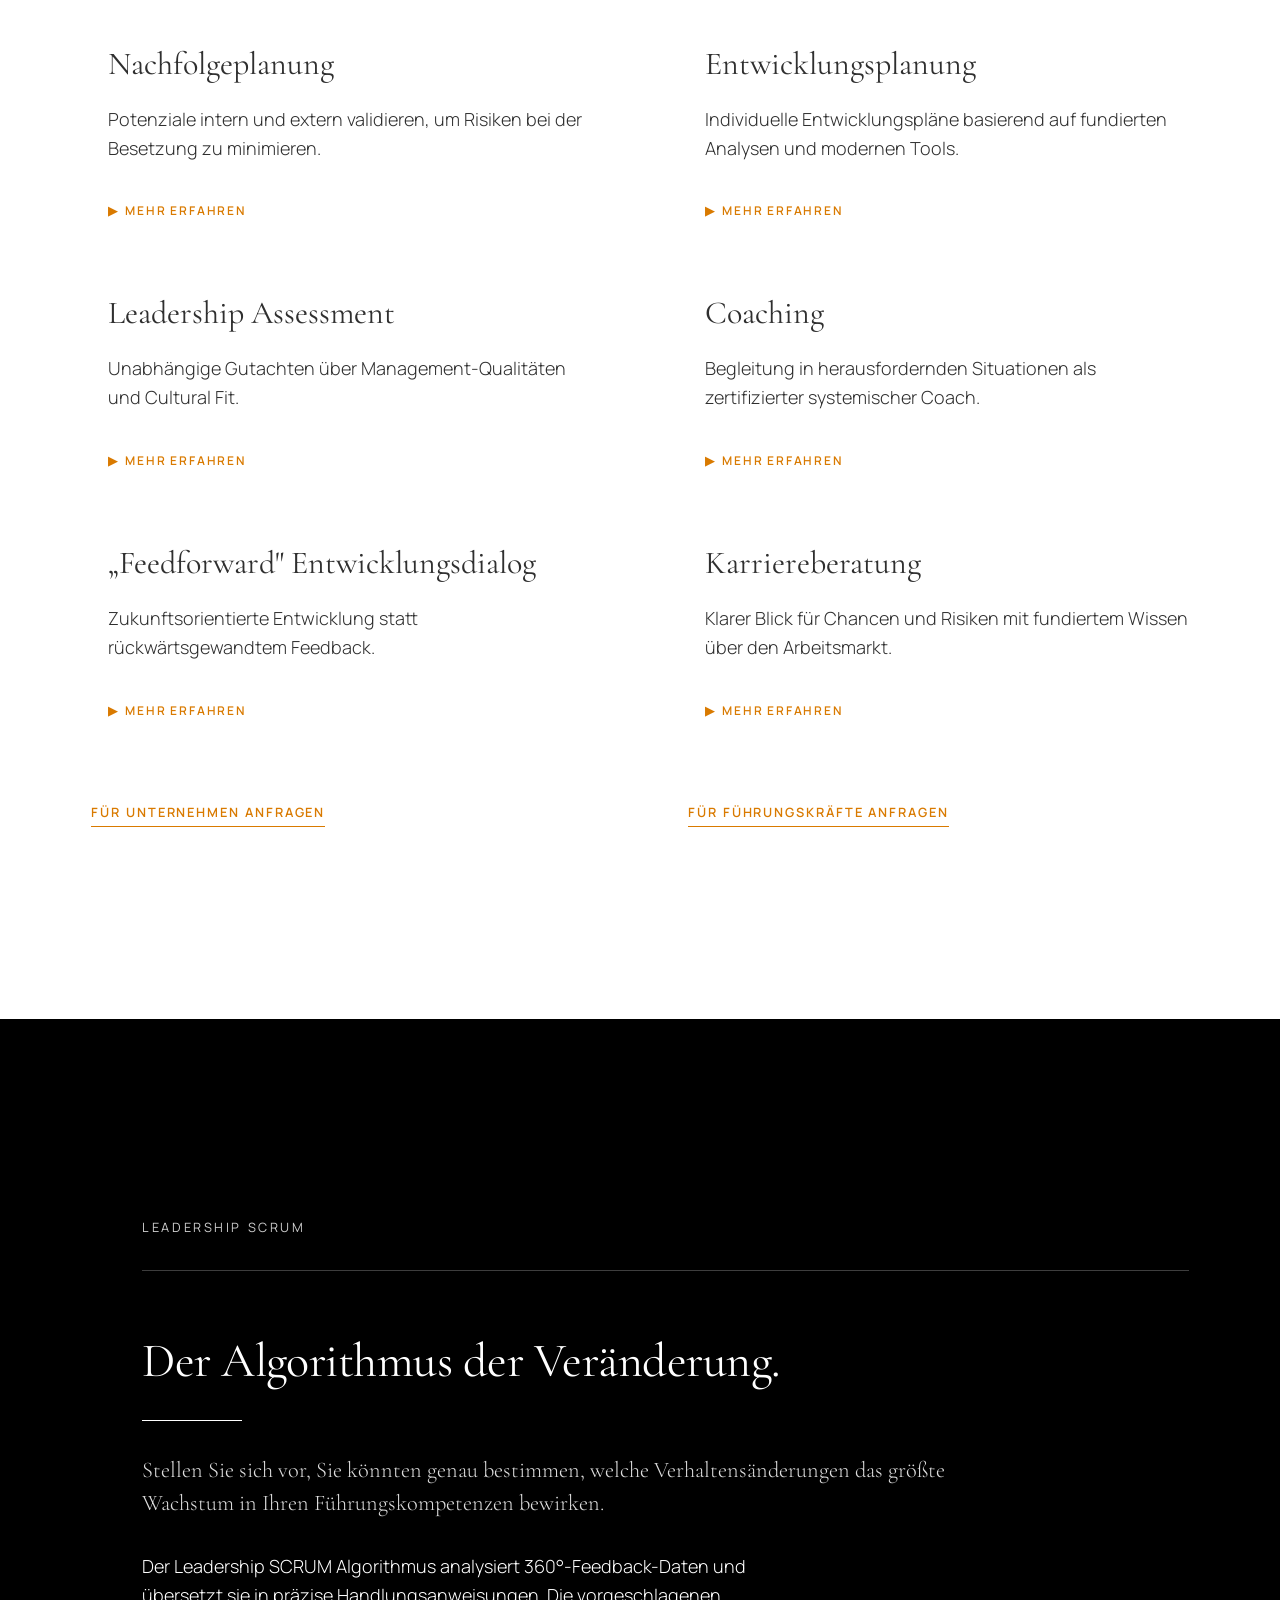
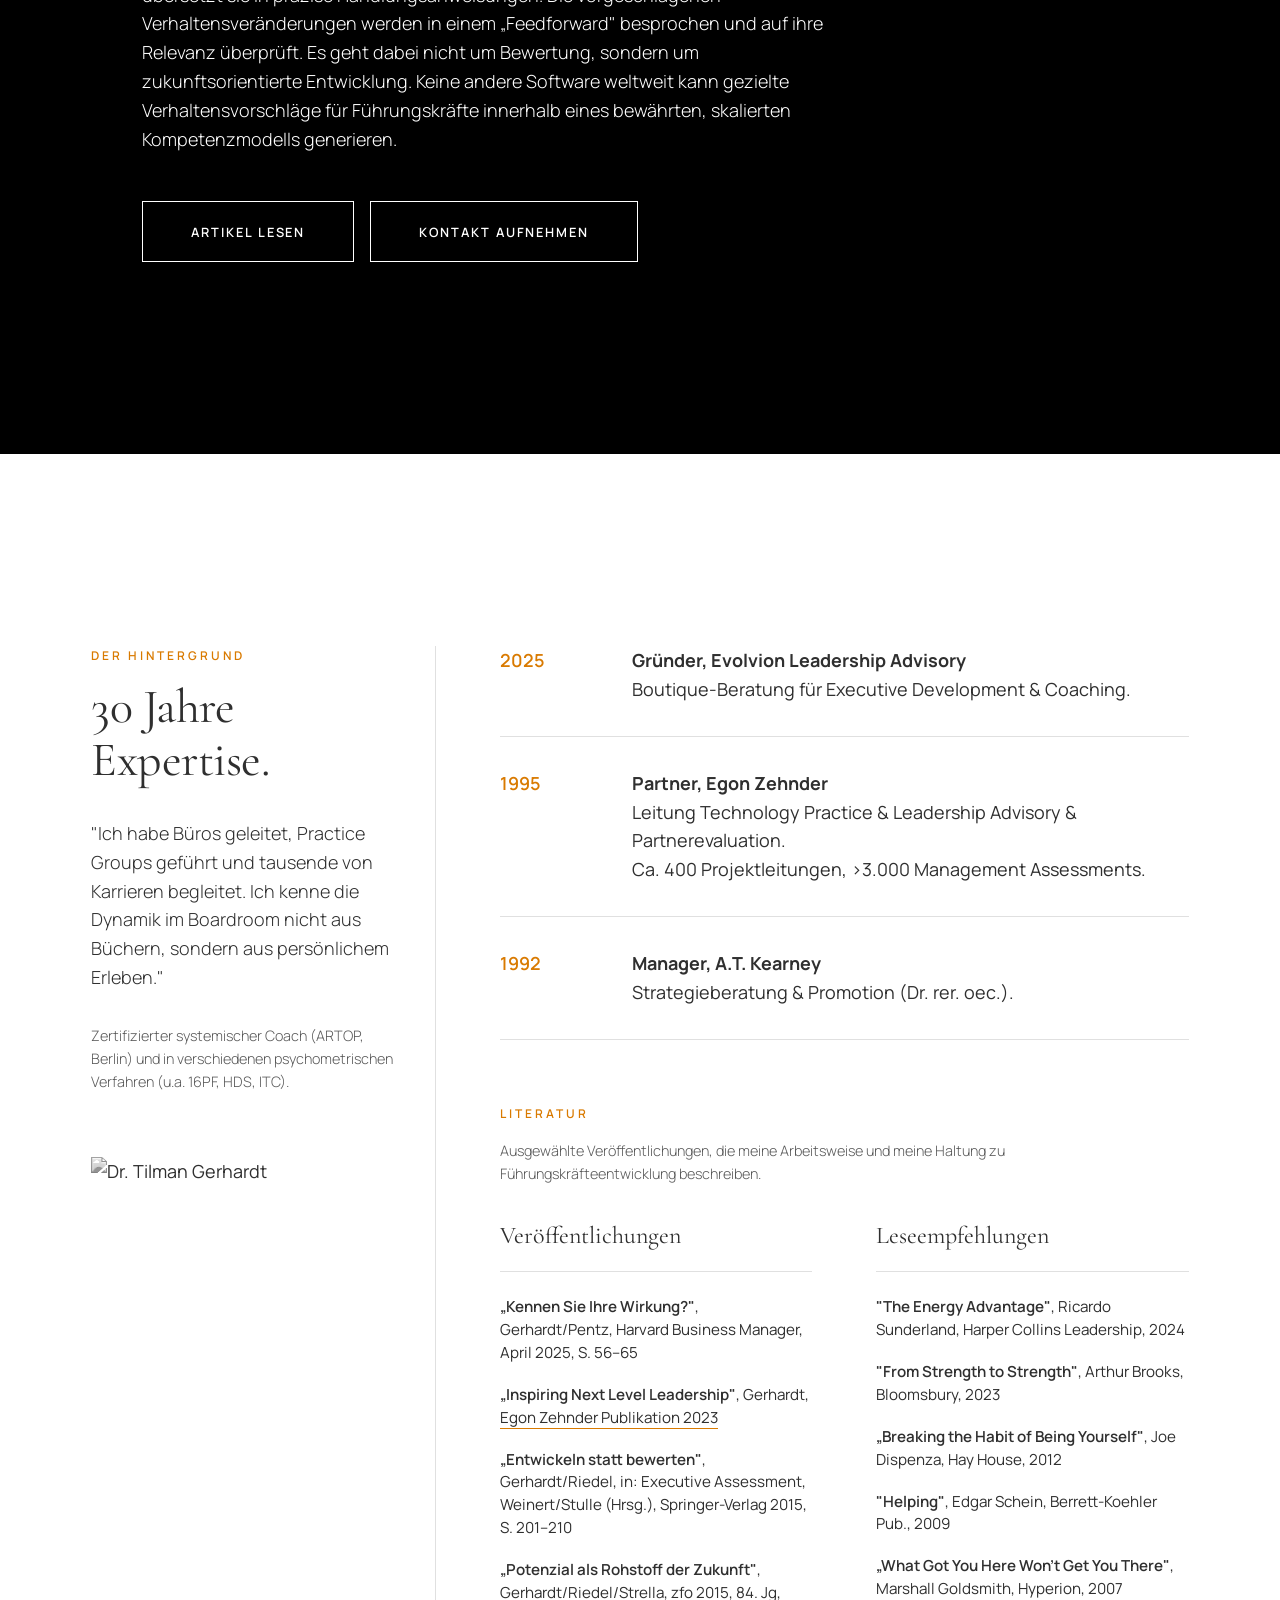
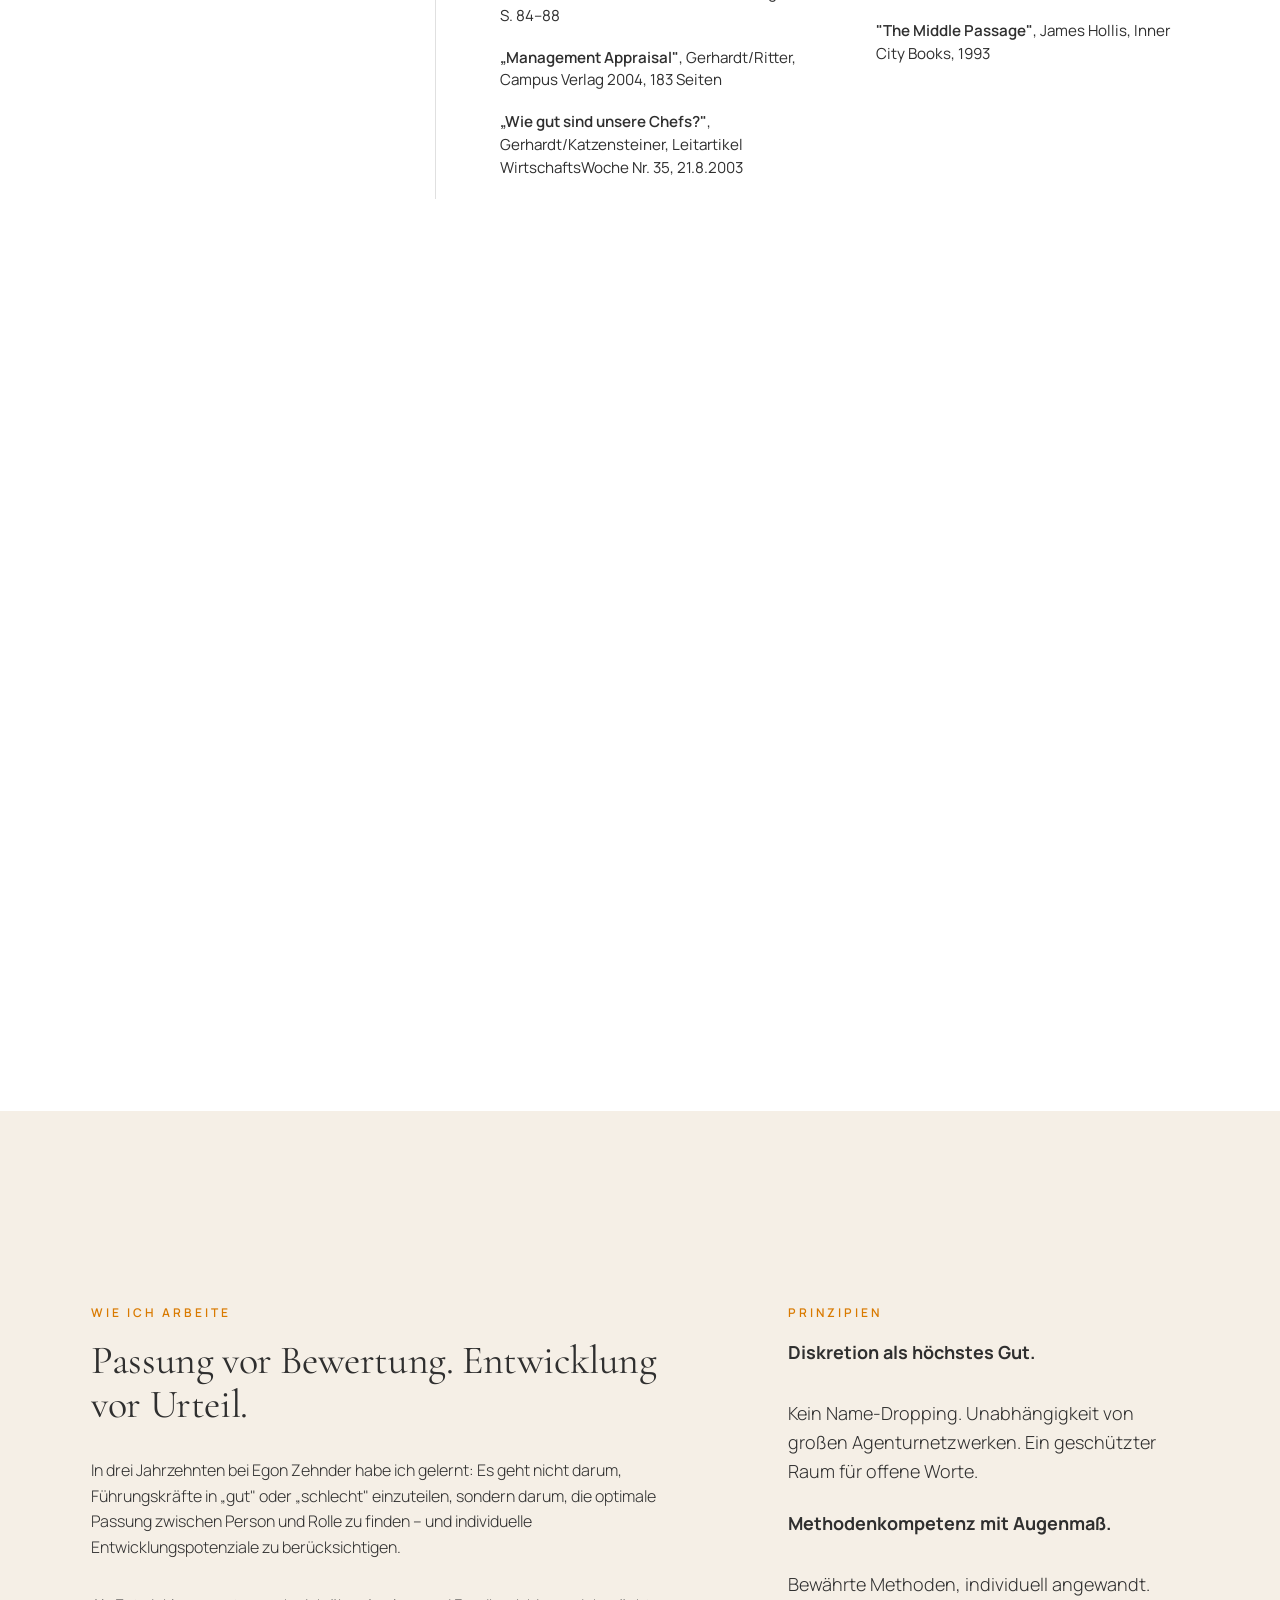
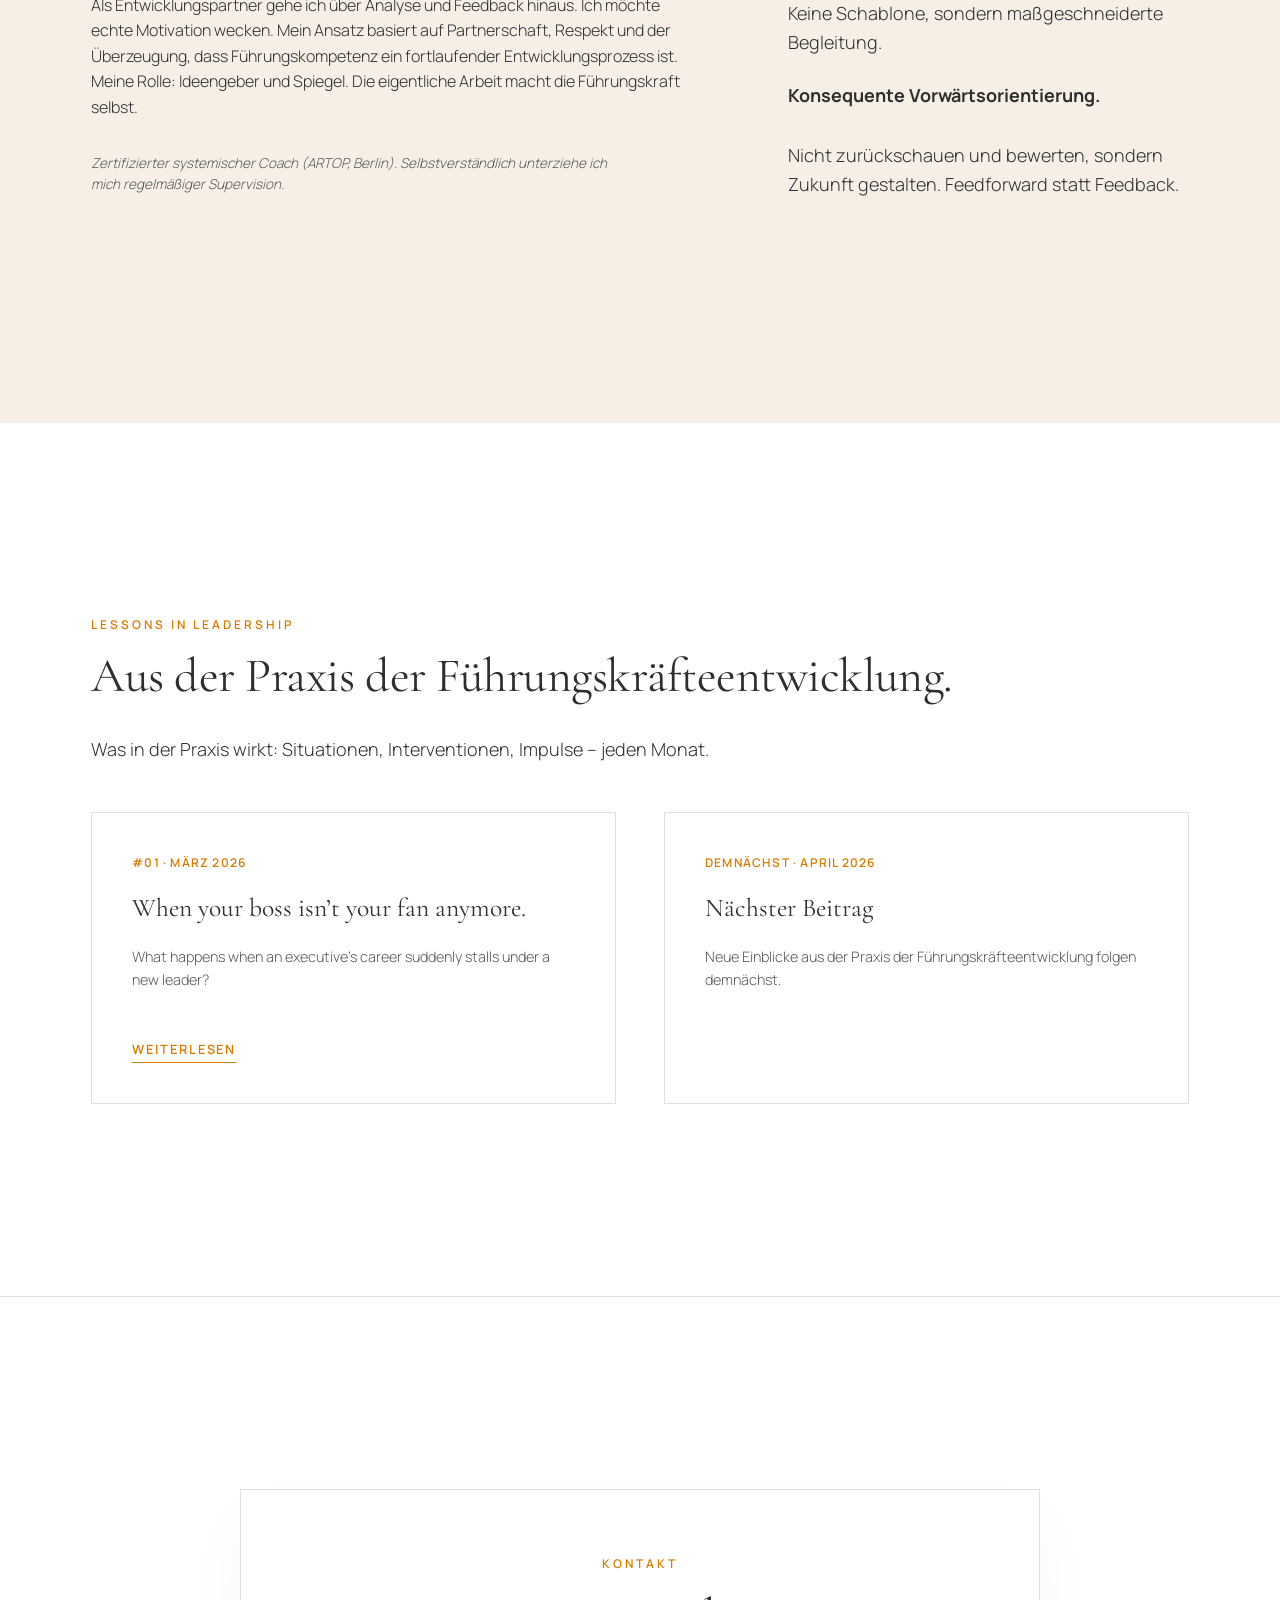
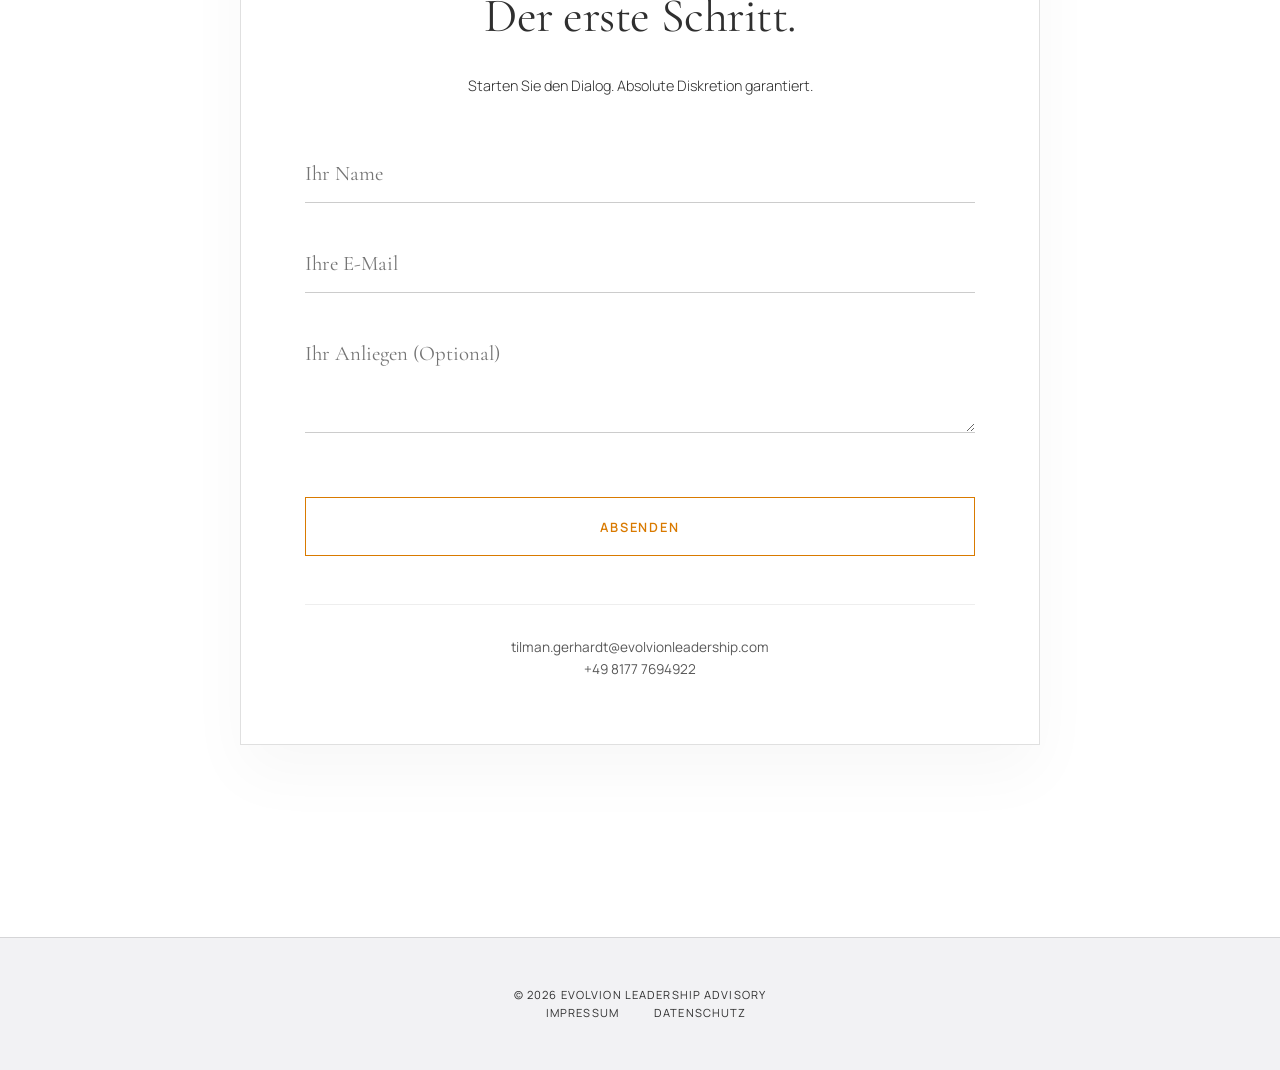
==== commit 79ca8fba: "fix: Kontaktbereich - Festnetznummer statt Mobilnummer" ====
--- a/index.html
+++ b/index.html
@@ -1281,7 +1281,7 @@
                         style="margin-top: 3rem; padding-top: 2rem; border-top: 1px solid #eee; font-size: 0.85rem; text-align: center; color: var(--text-light);">
                         <a
                             href="mailto:tilman.gerhardt@evolvionleadership.com">tilman.gerhardt@evolvionleadership.com</a><br>
-                        +49 173 88 33 032
+                        +49 8177 7694922
                     </div>
                 </form>
             </div>
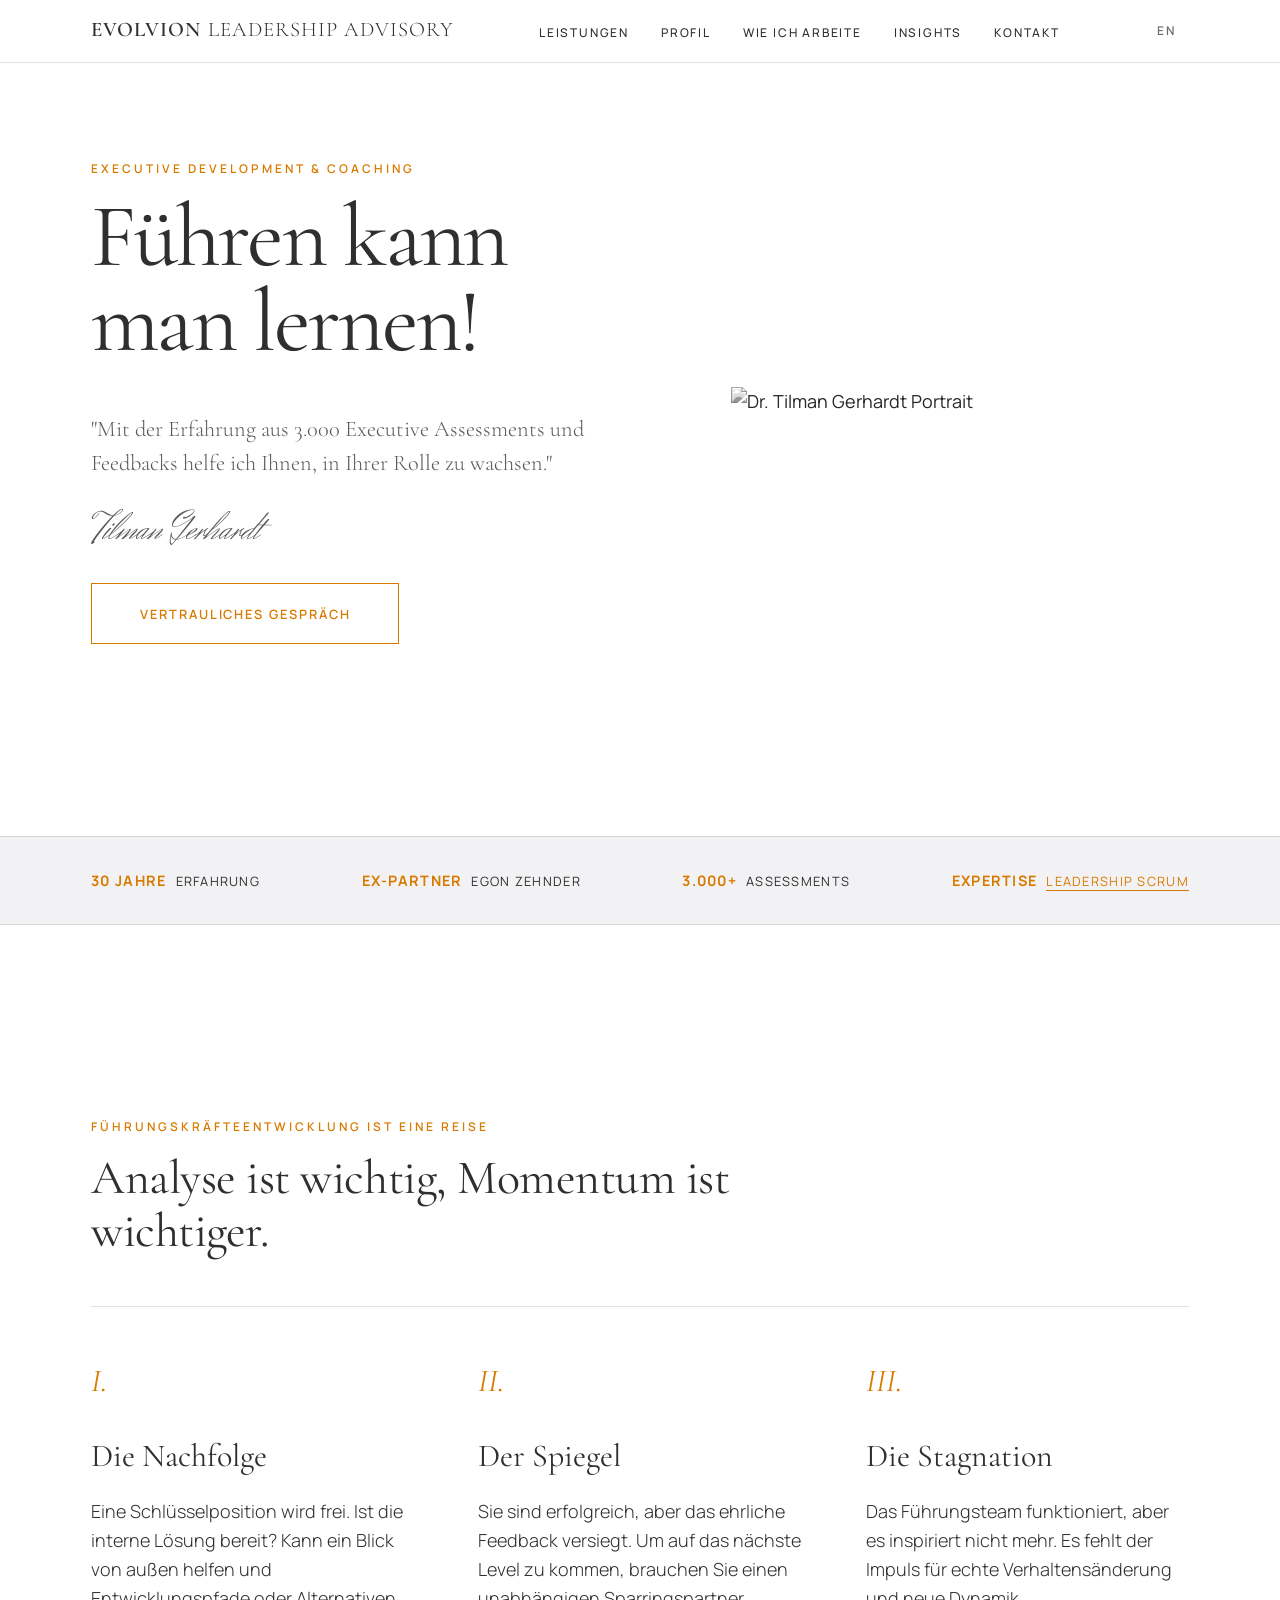
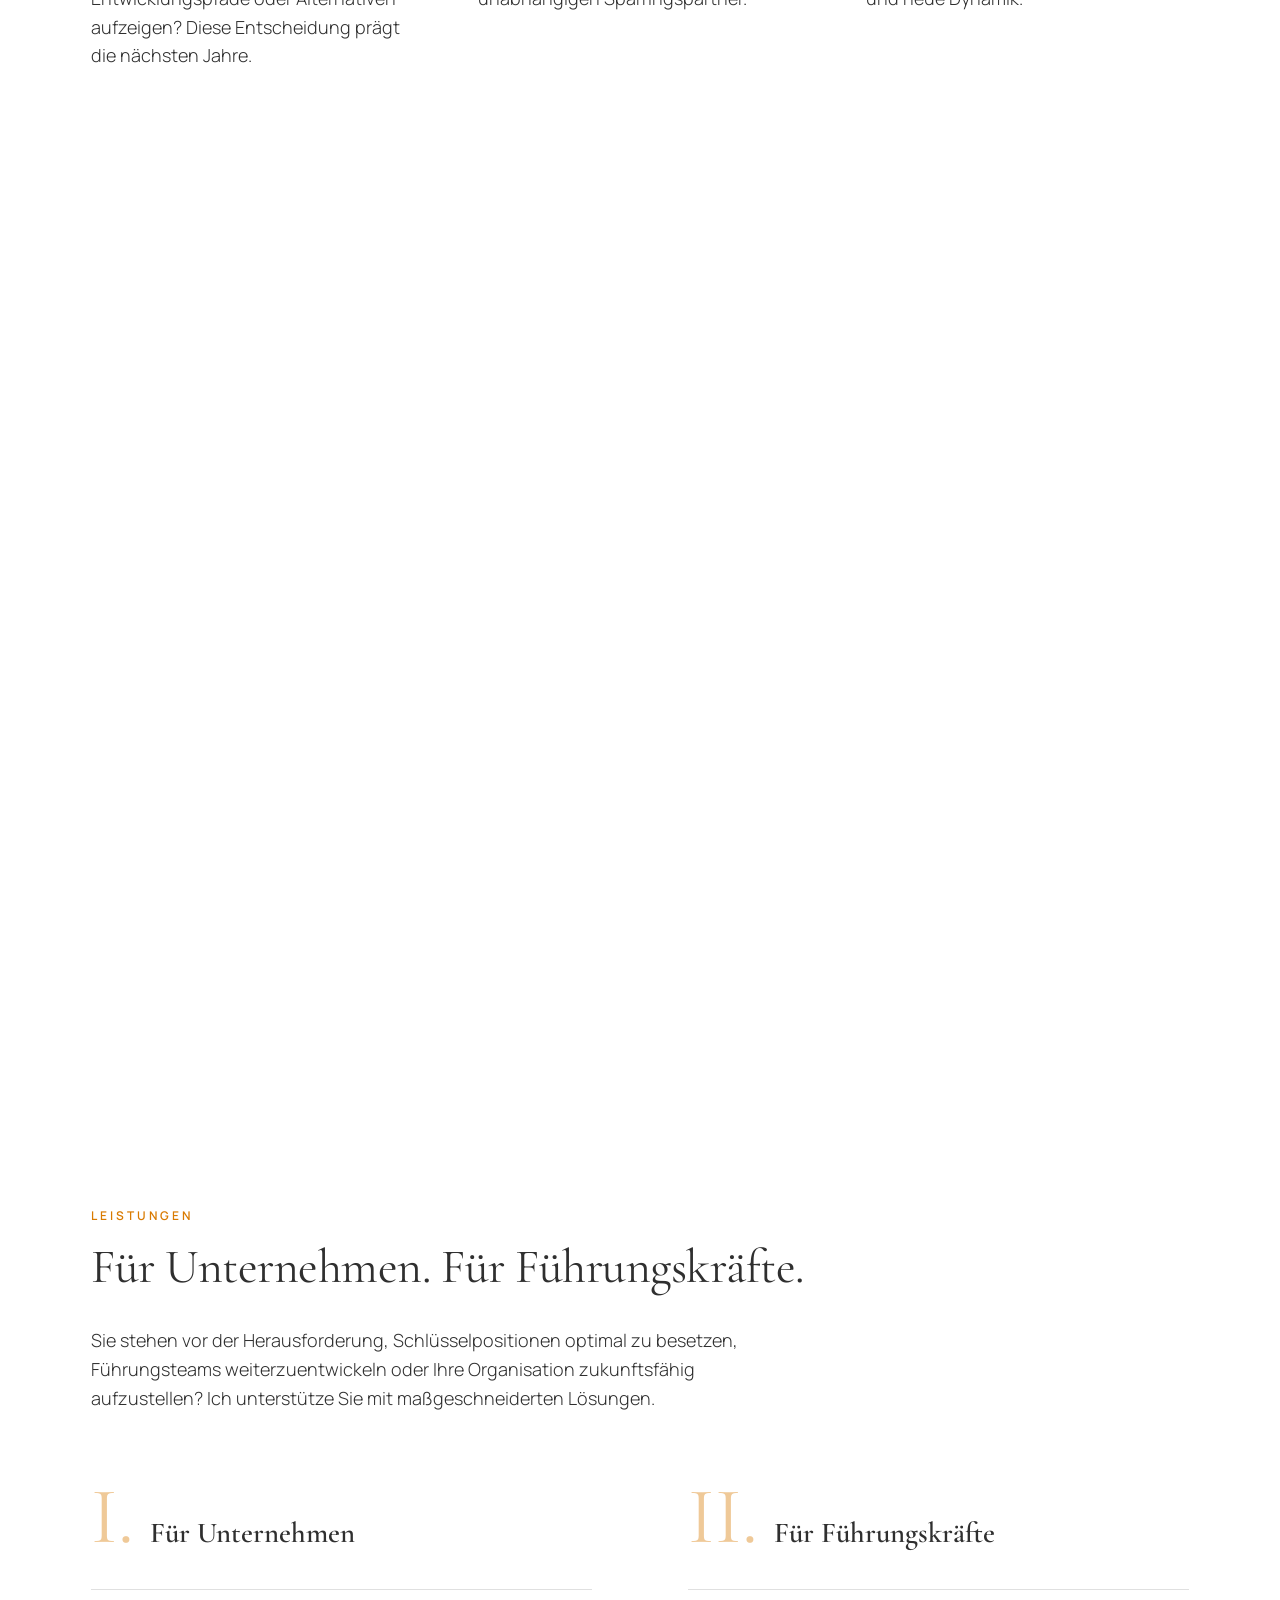
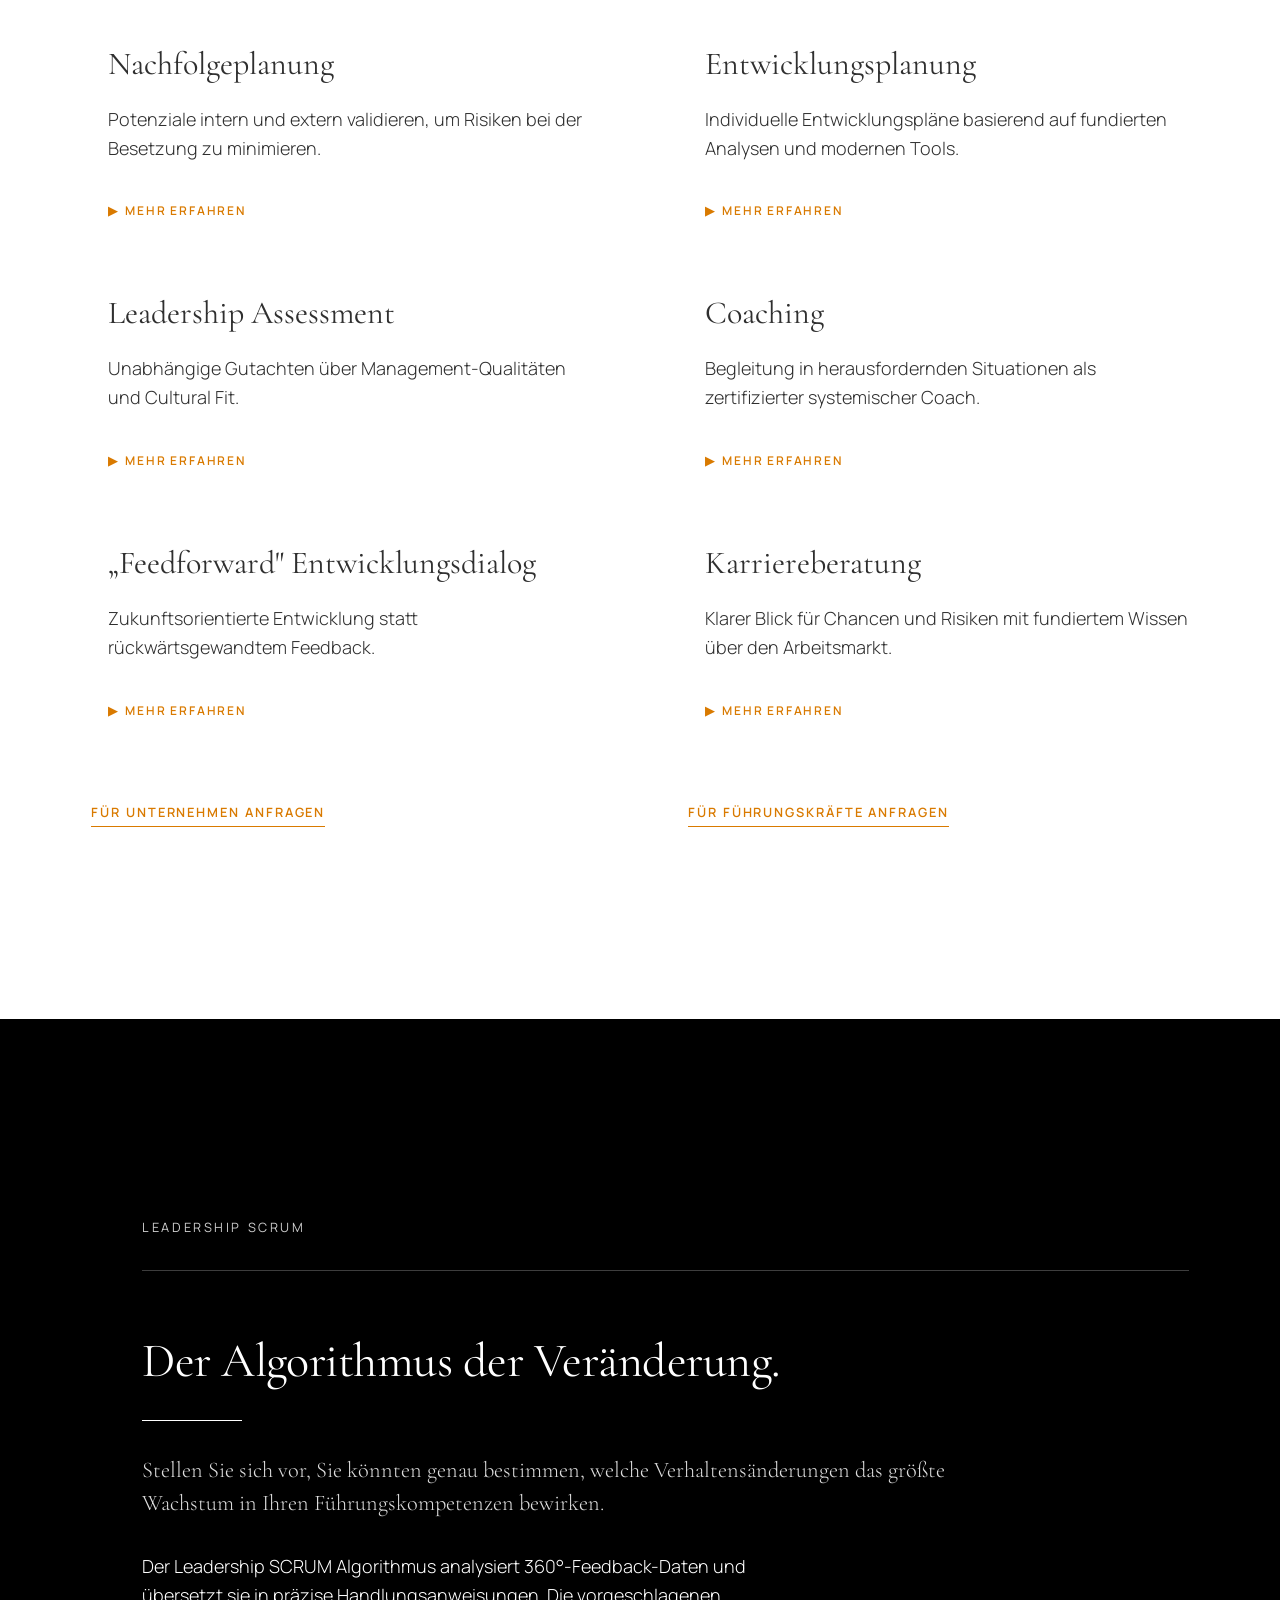
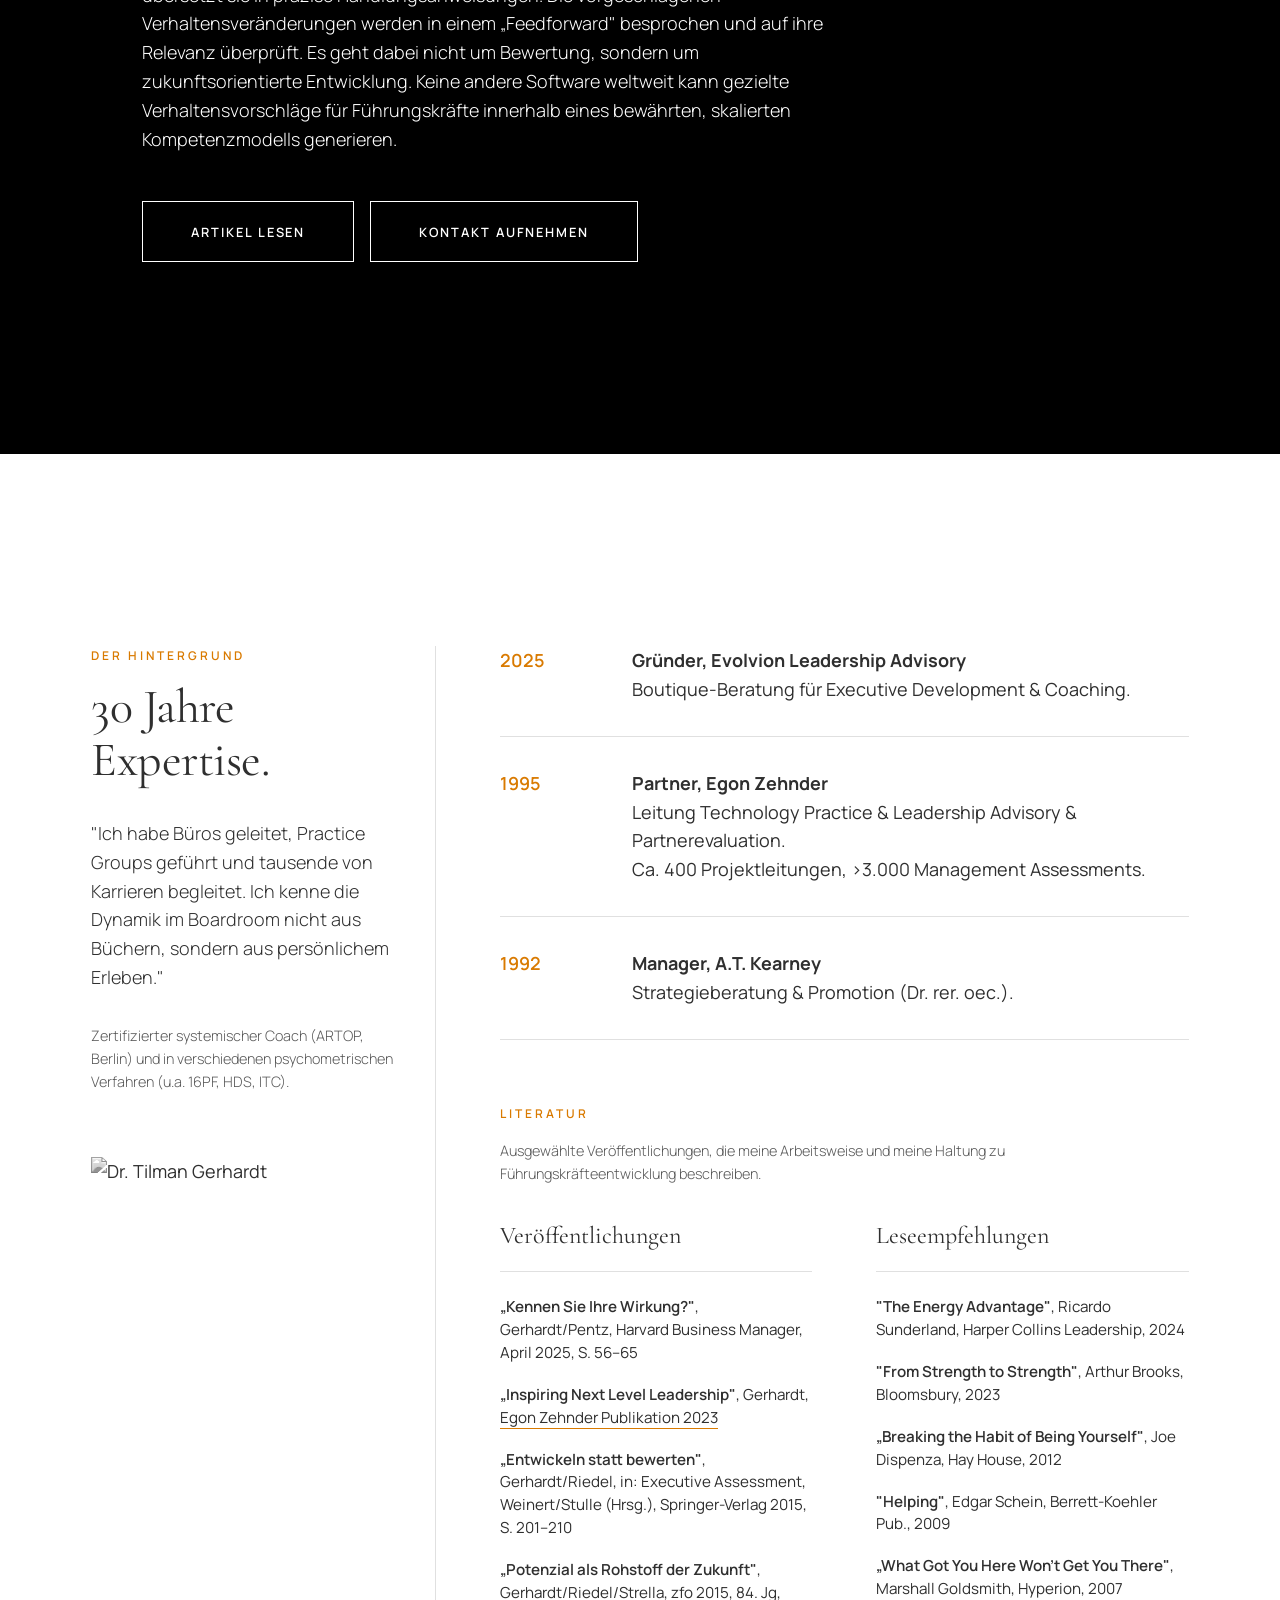
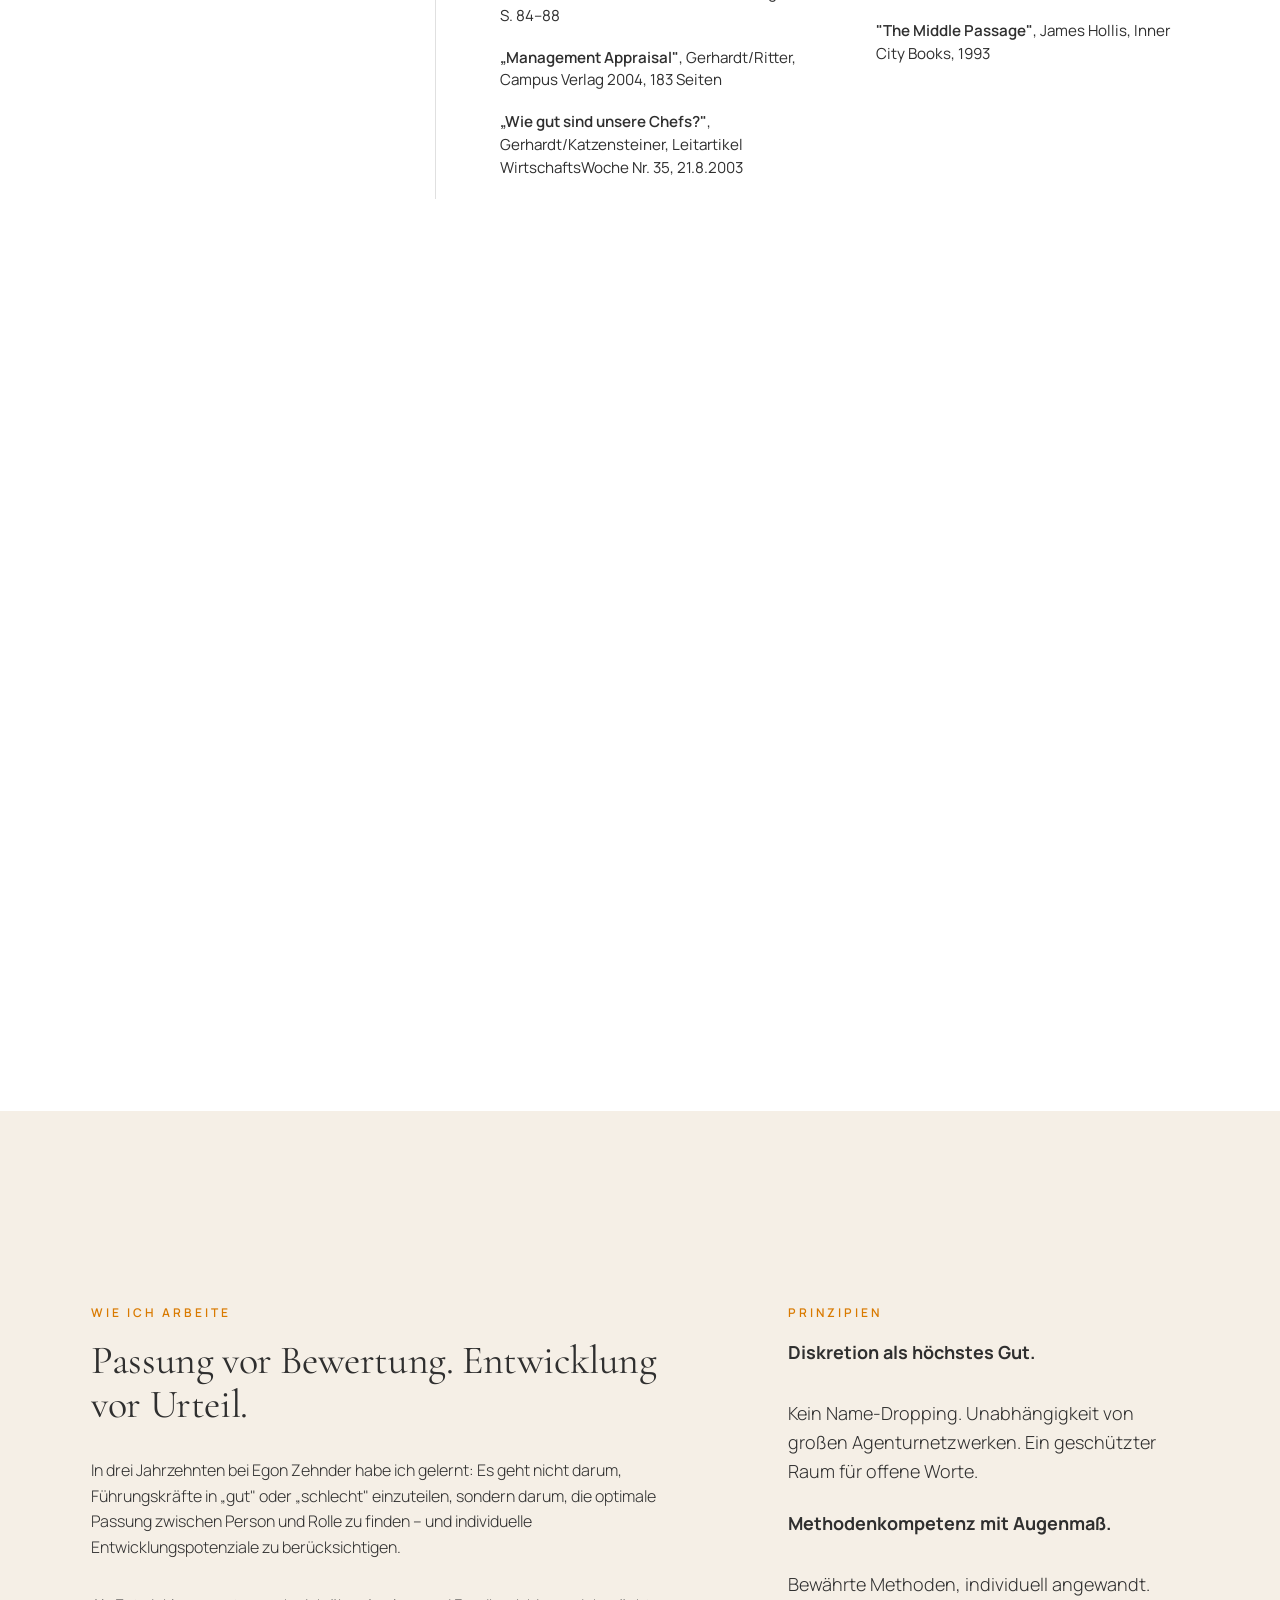
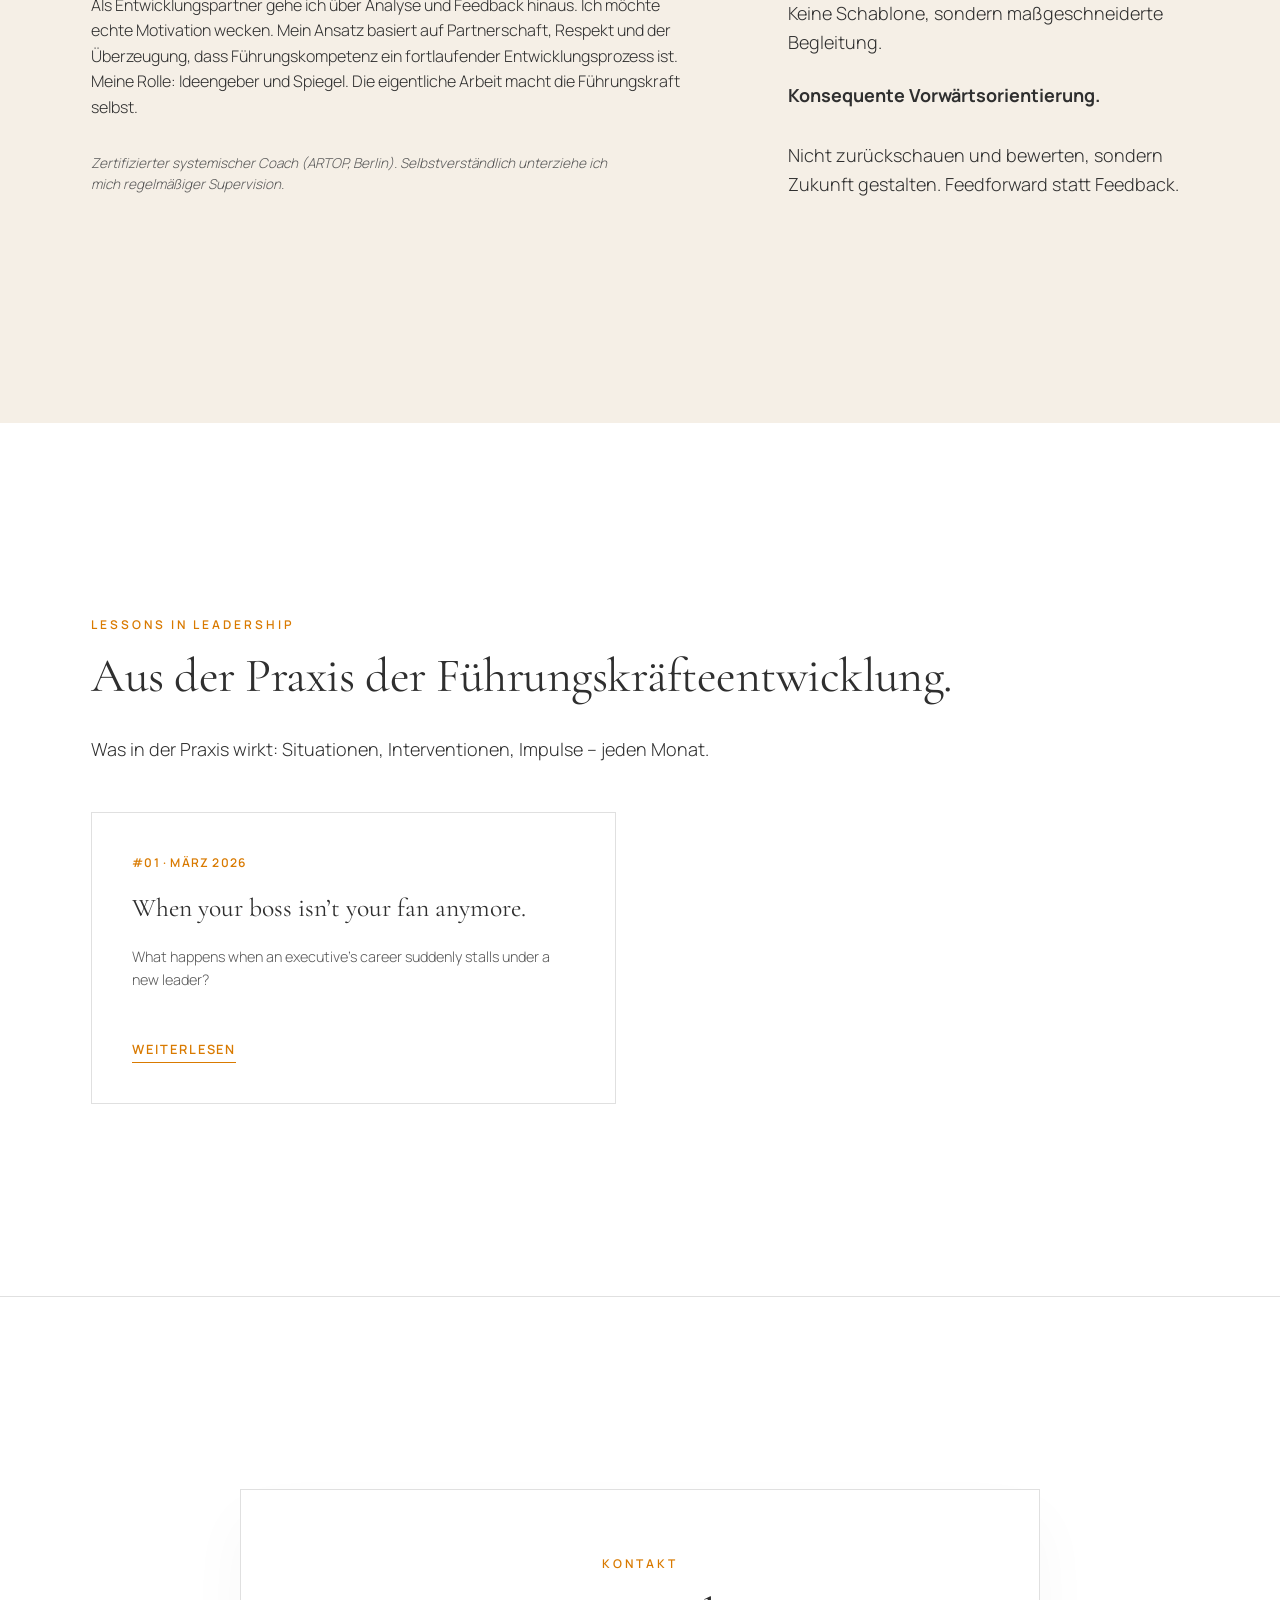
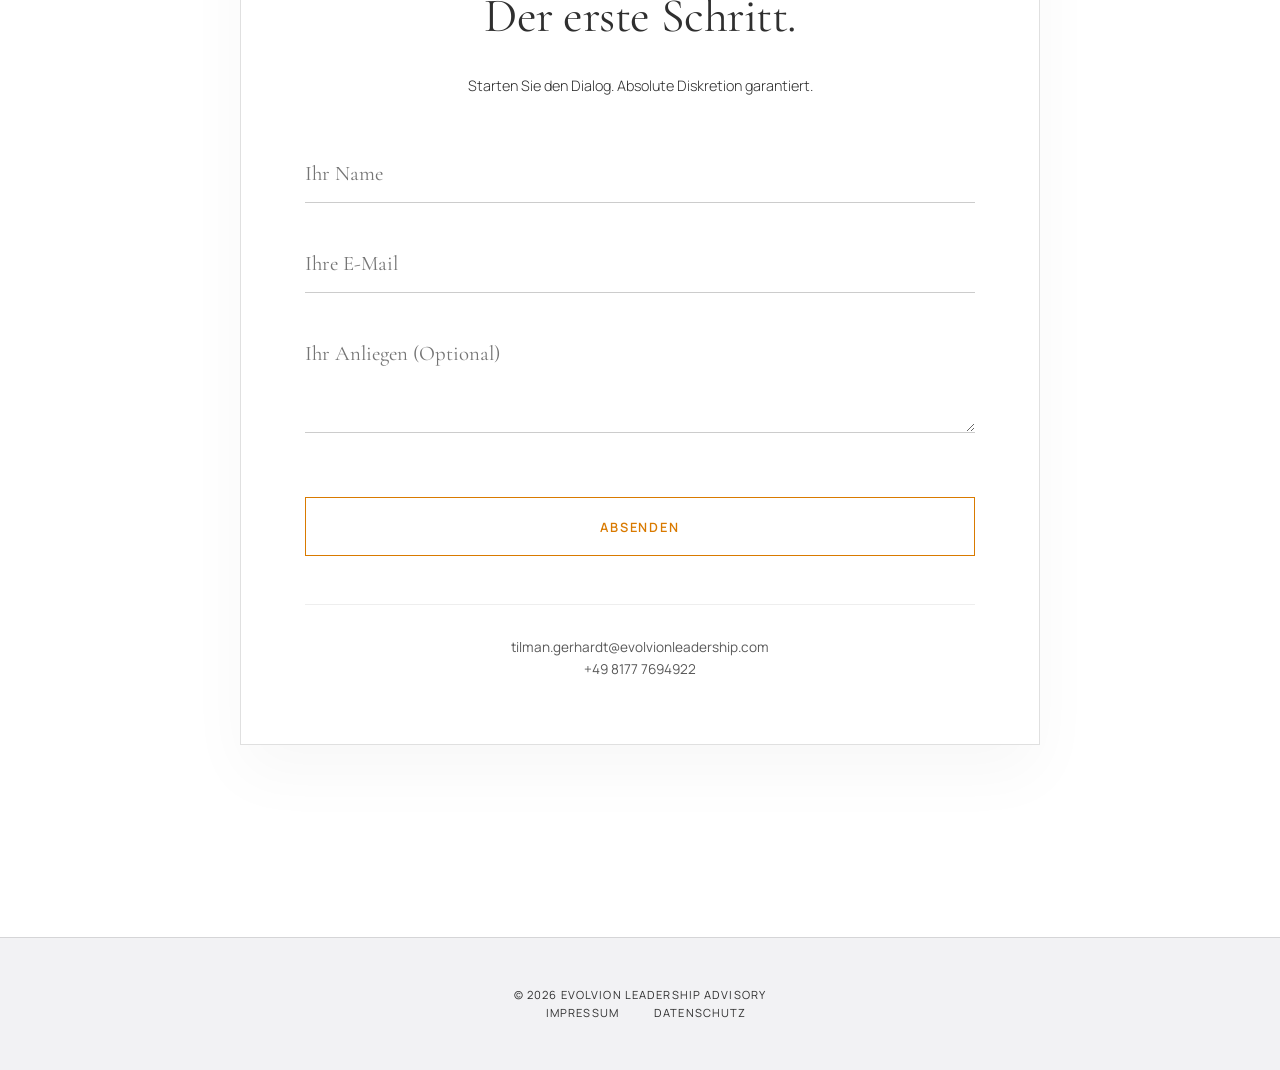
==== commit f30f3321: "fix: 'Nächster Beitrag'-Box entfernt" ====
--- a/index.html
+++ b/index.html
@@ -1244,11 +1244,6 @@
                 <a href="blog-post-01.html" class="btn-text"
                     style="margin-top: 1rem; display: inline-block;">Weiterlesen</a>
             </div>
-            <div class="blog-card">
-                <div class="blog-meta">Demnächst · April 2026</div>
-                <h4>Nächster Beitrag</h4>
-                <p>Neue Einblicke aus der Praxis der Führungskräfteentwicklung folgen demnächst.</p>
-            </div>
         </div>
     </section>
 
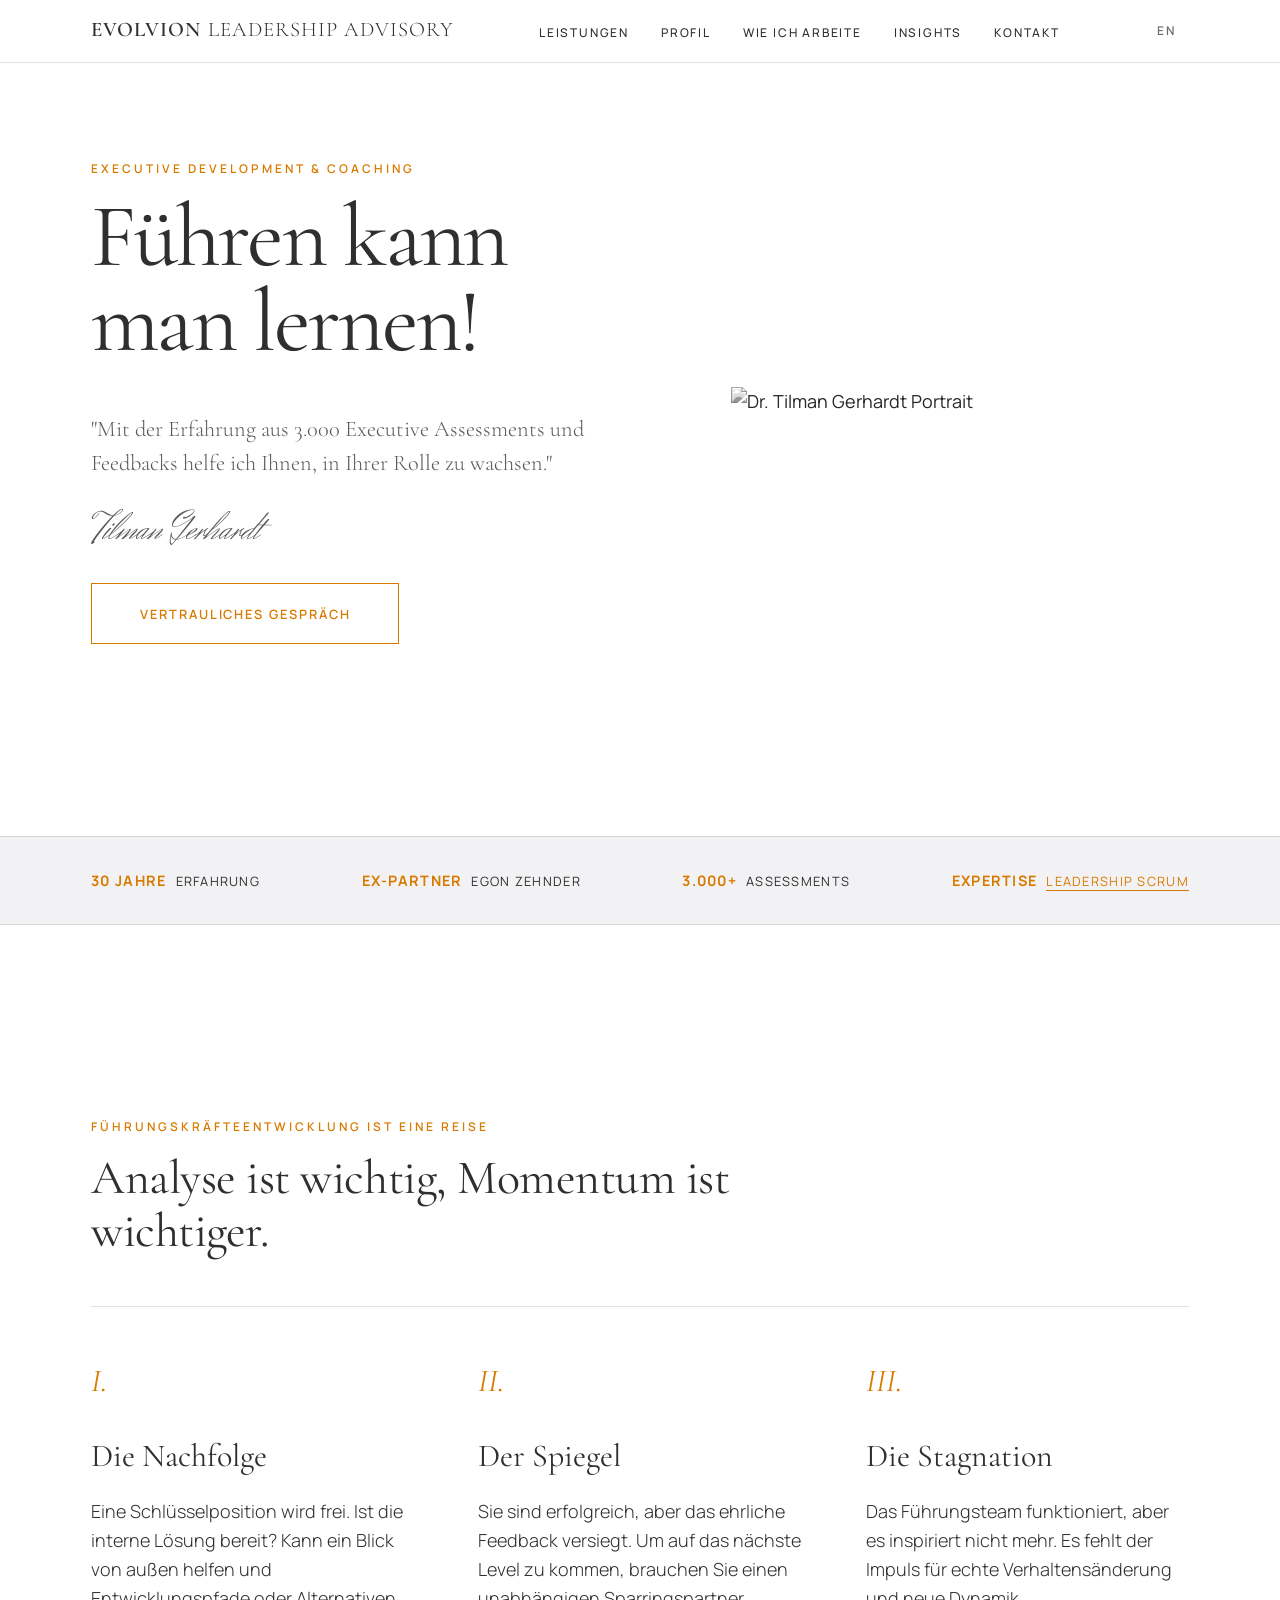
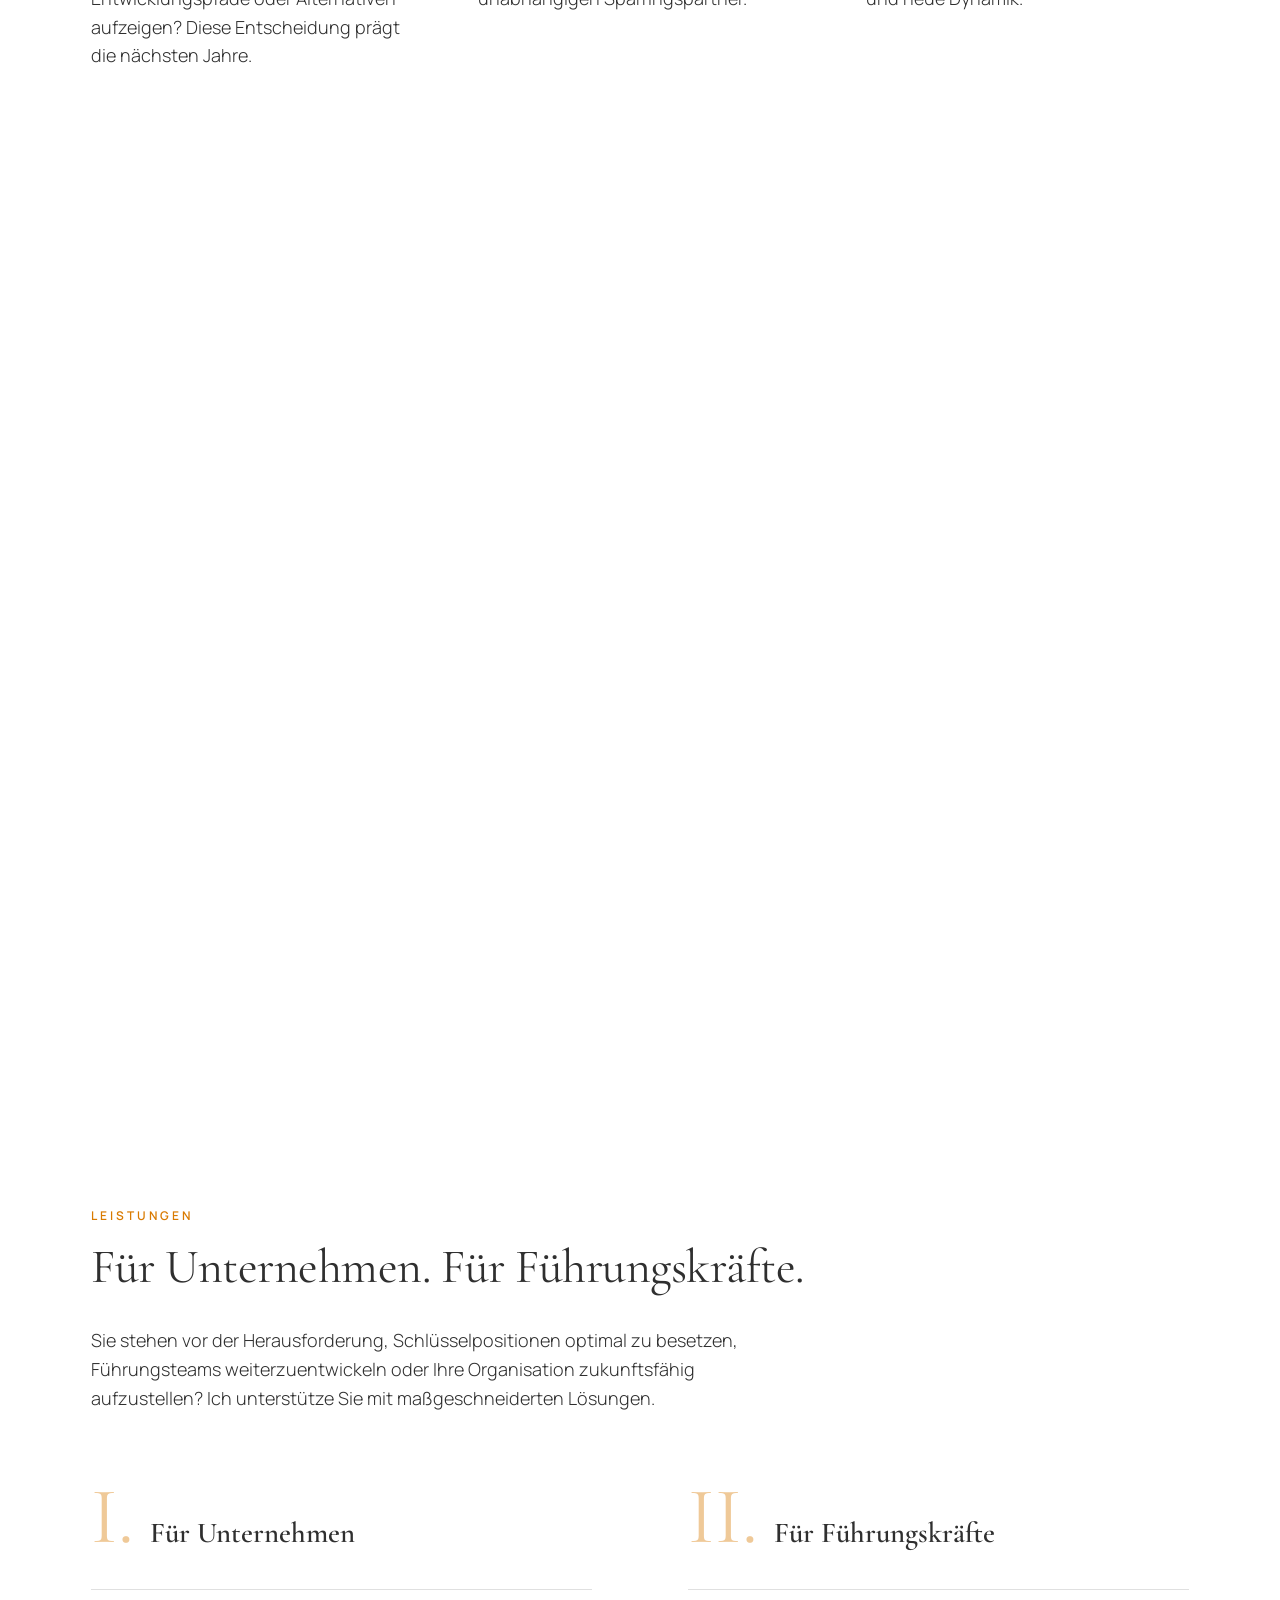
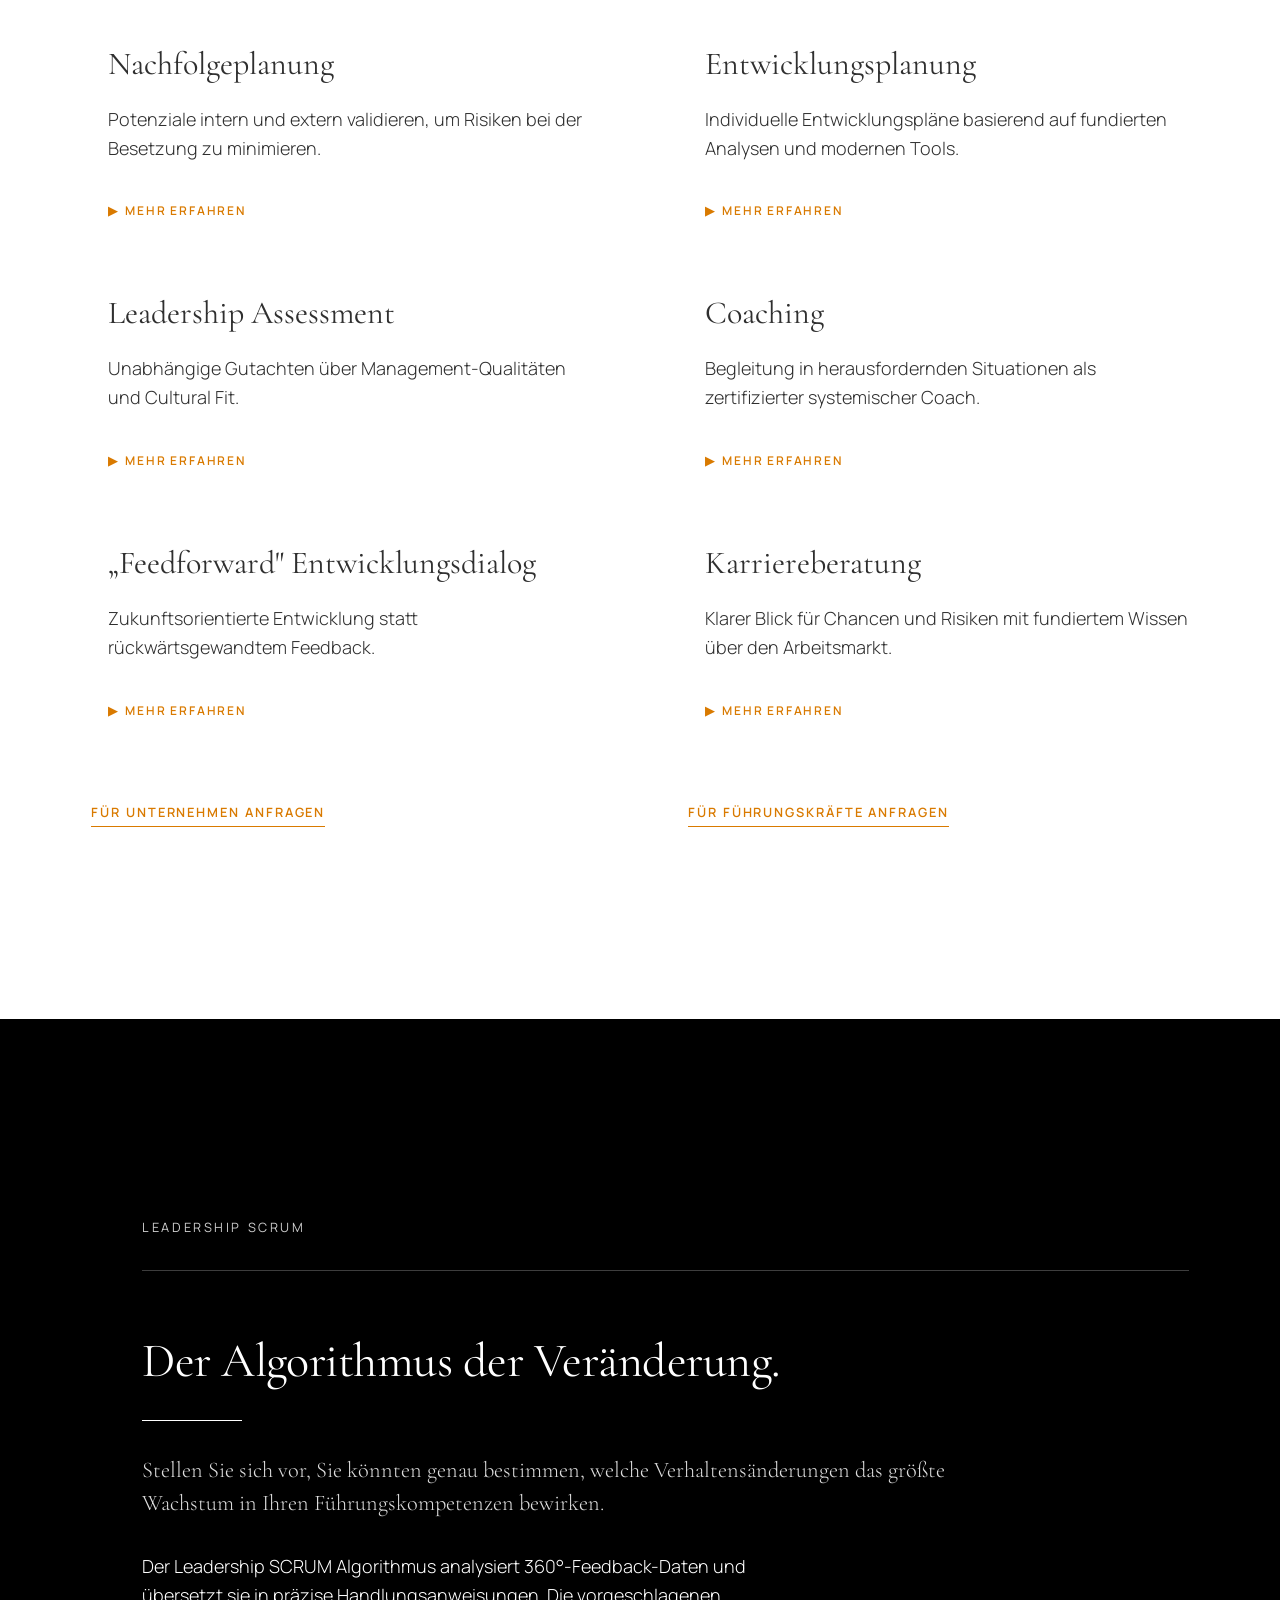
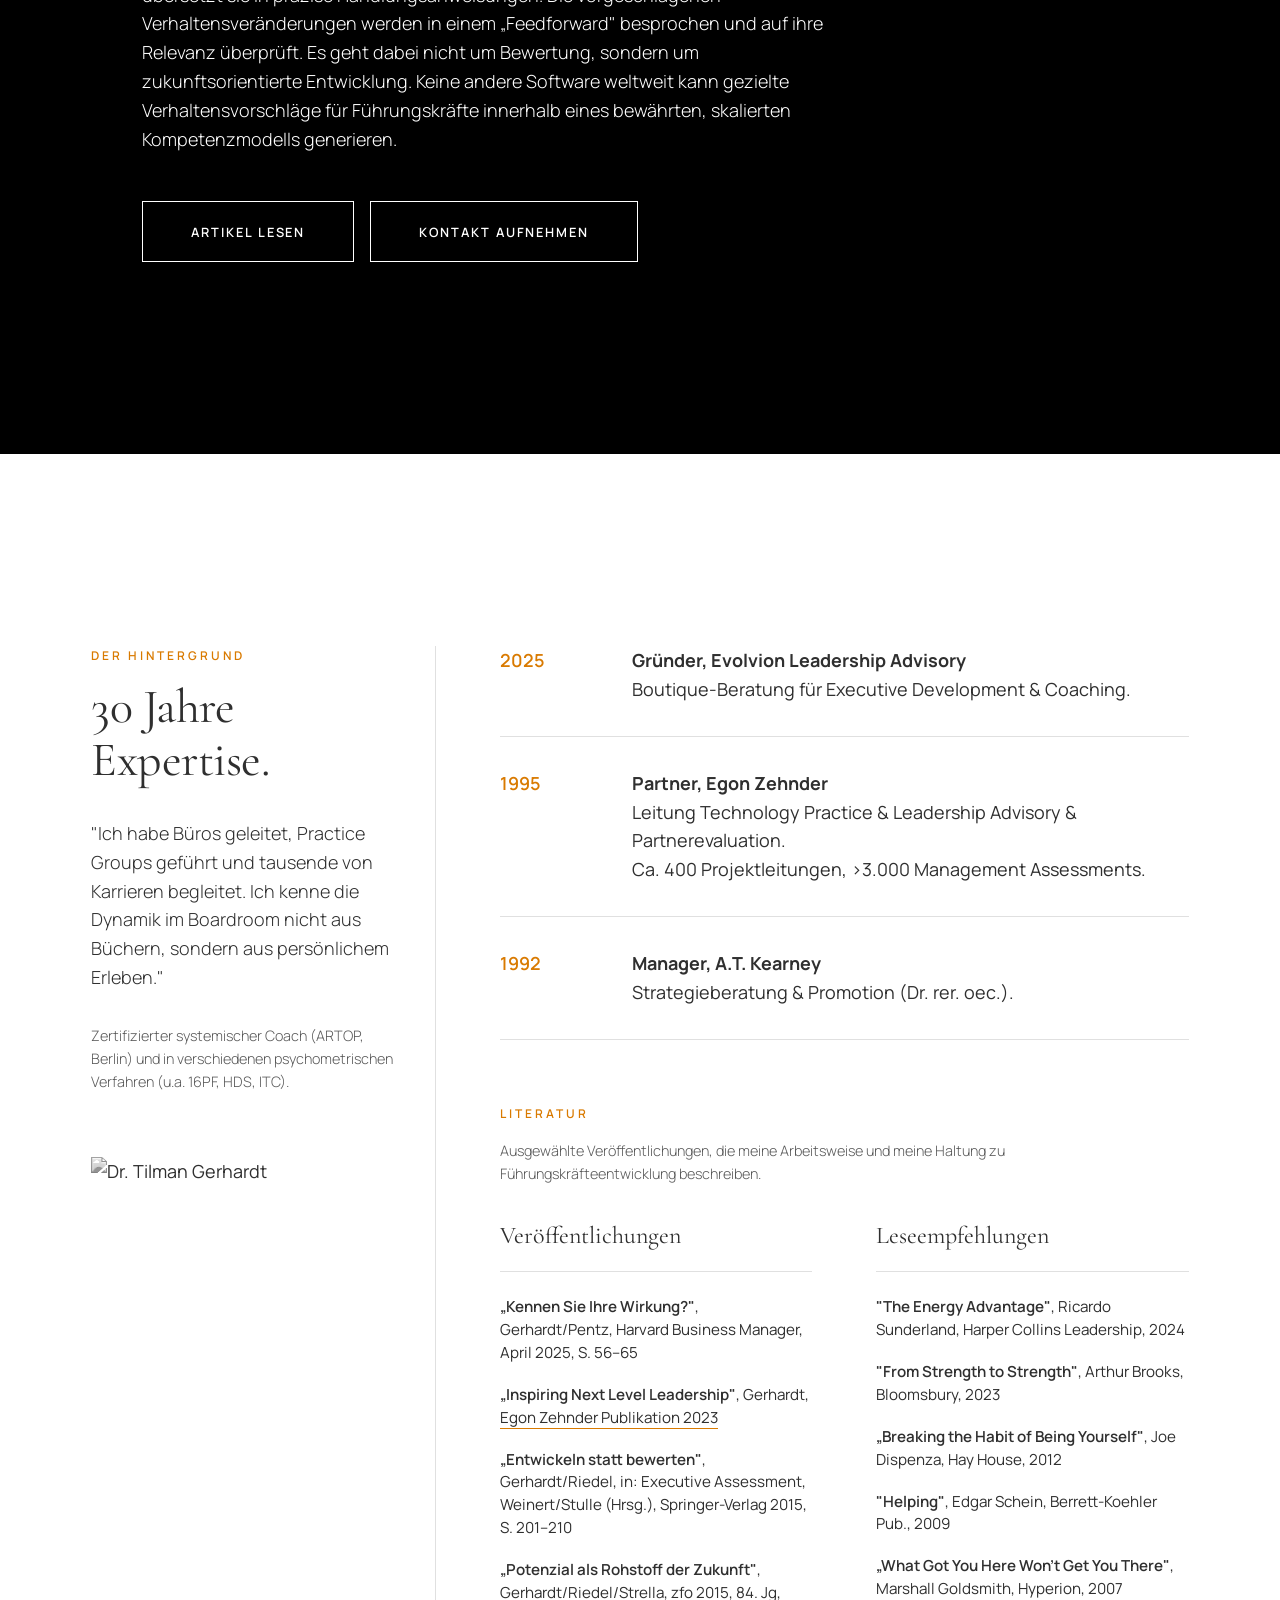
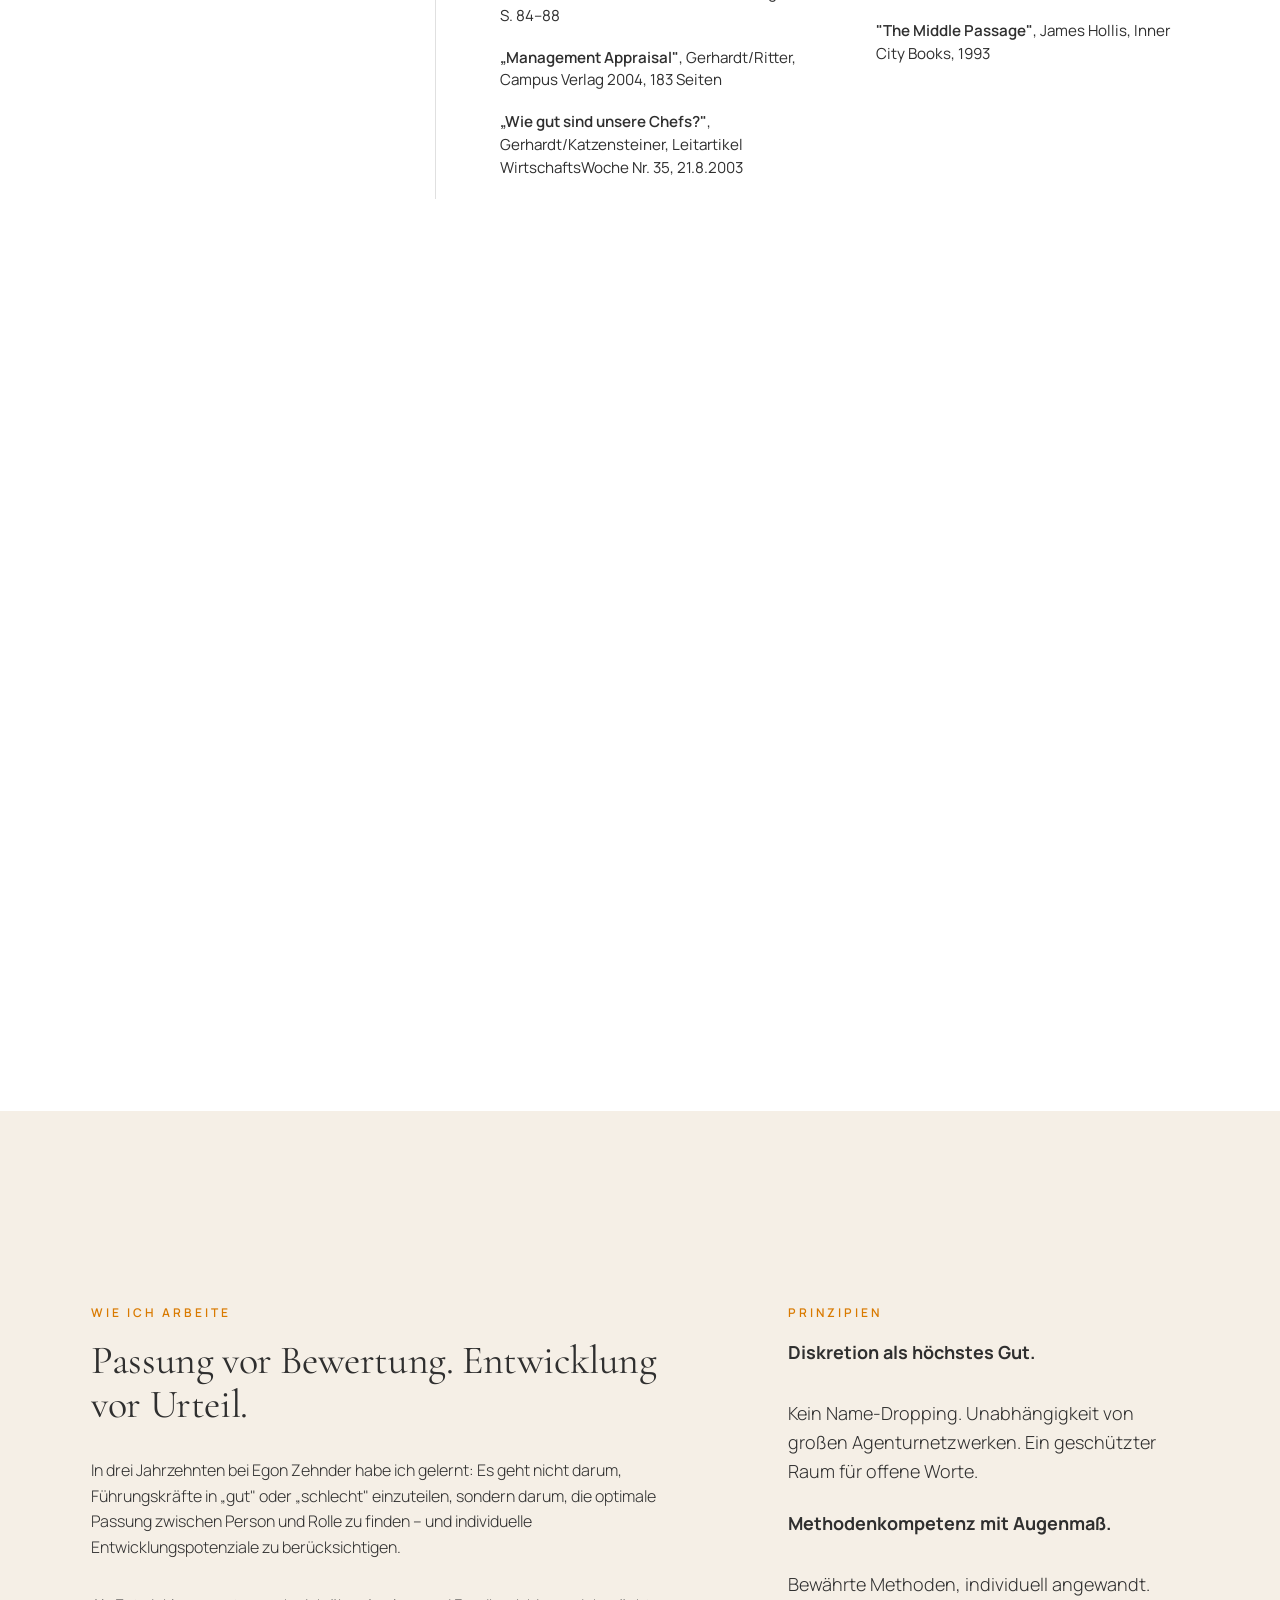
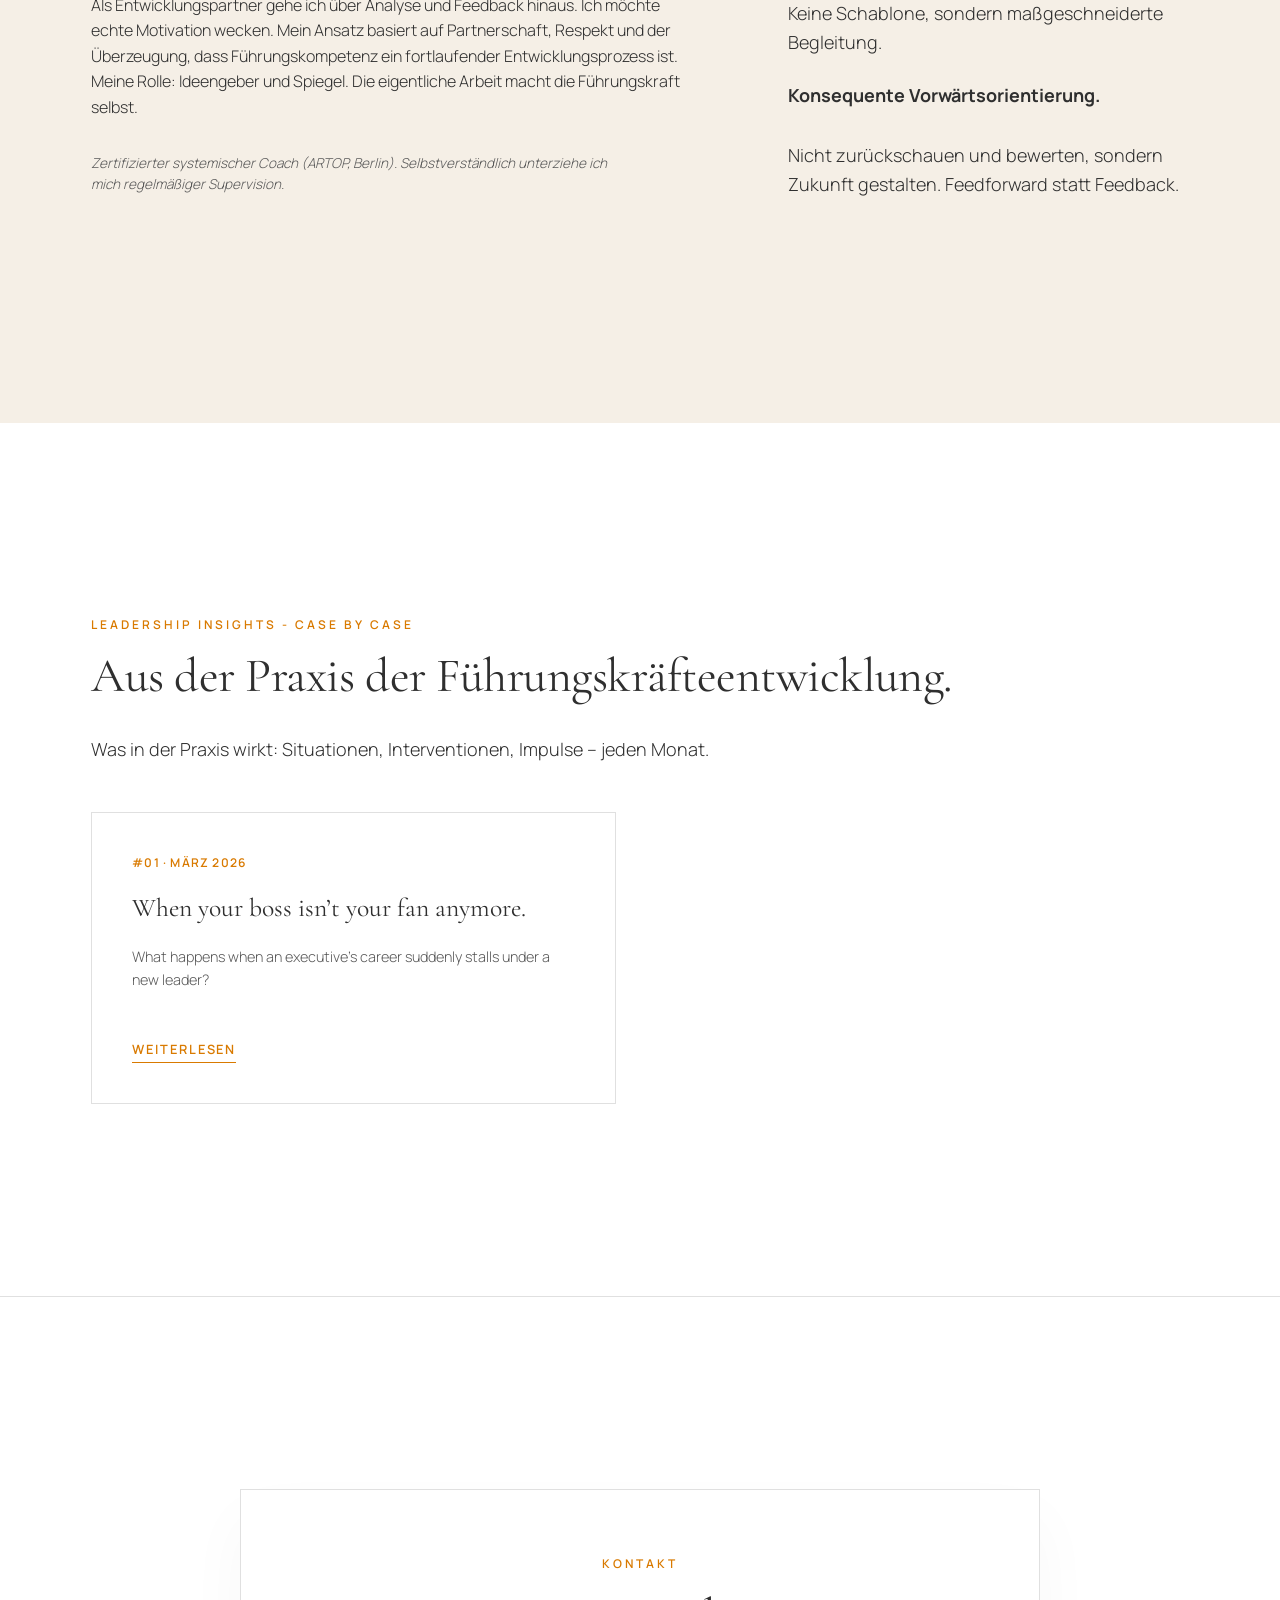
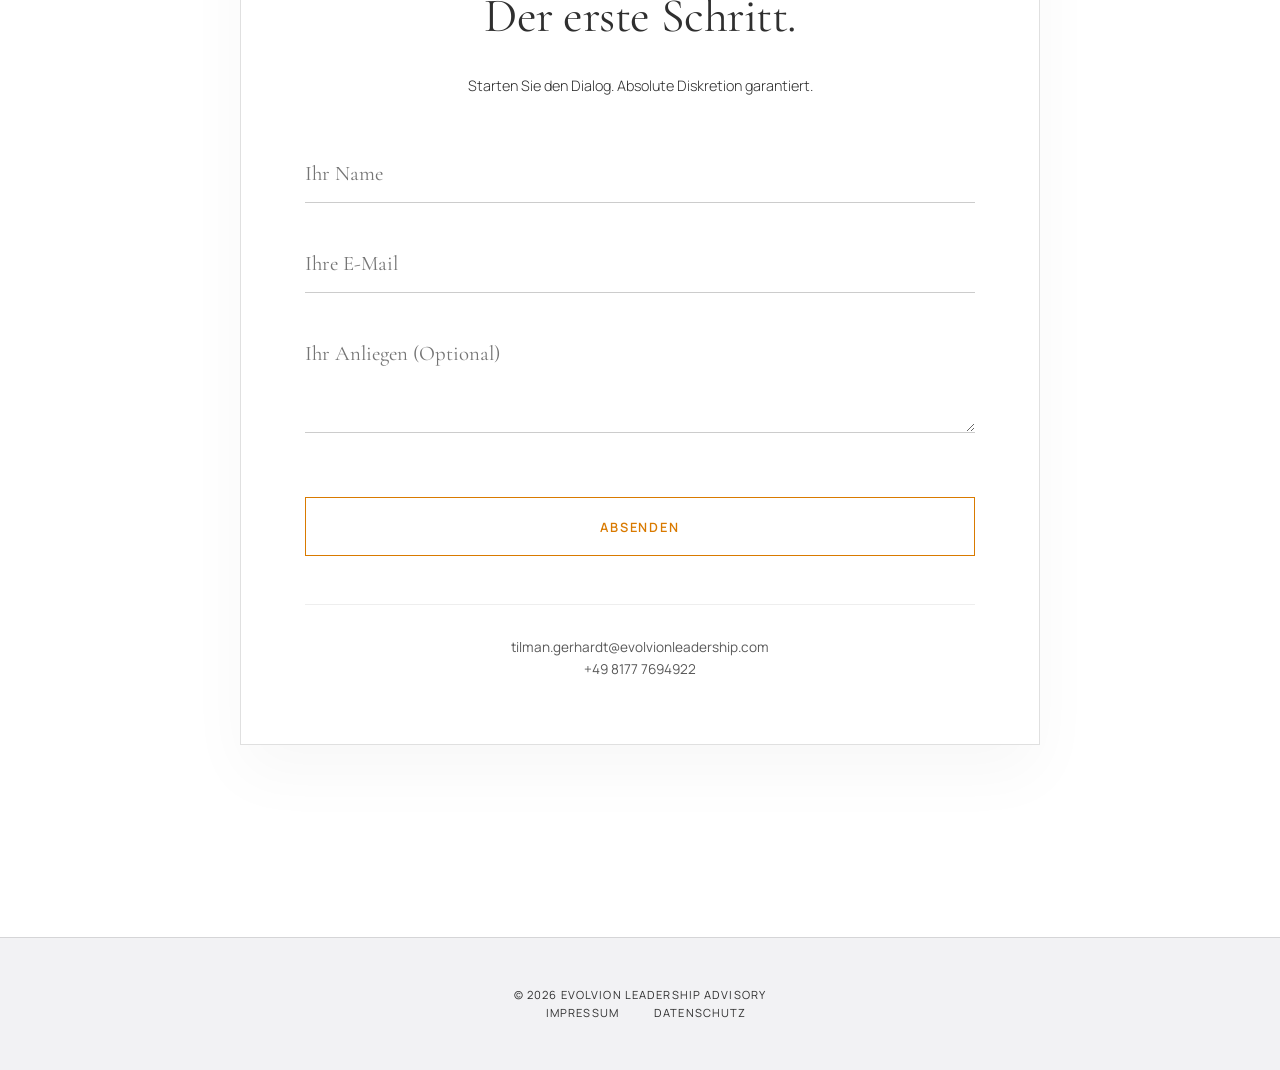
==== commit 91df40a8: "fix: 'Lessons in Leadership' → 'Leadership Insights - case by case'" ====
--- a/index.html
+++ b/index.html
@@ -1232,7 +1232,7 @@
 
     <!-- 8. BLOG / INSIGHTS SECTION -->
     <section id="blog" class="container blog-section">
-        <h3>Lessons in Leadership</h3>
+        <h3>Leadership Insights - case by case</h3>
         <h2>Aus der Praxis der Führungskräfteentwicklung.</h2>
         <p>Was in der Praxis wirkt: Situationen, Interventionen, Impulse – jeden Monat.</p>
 
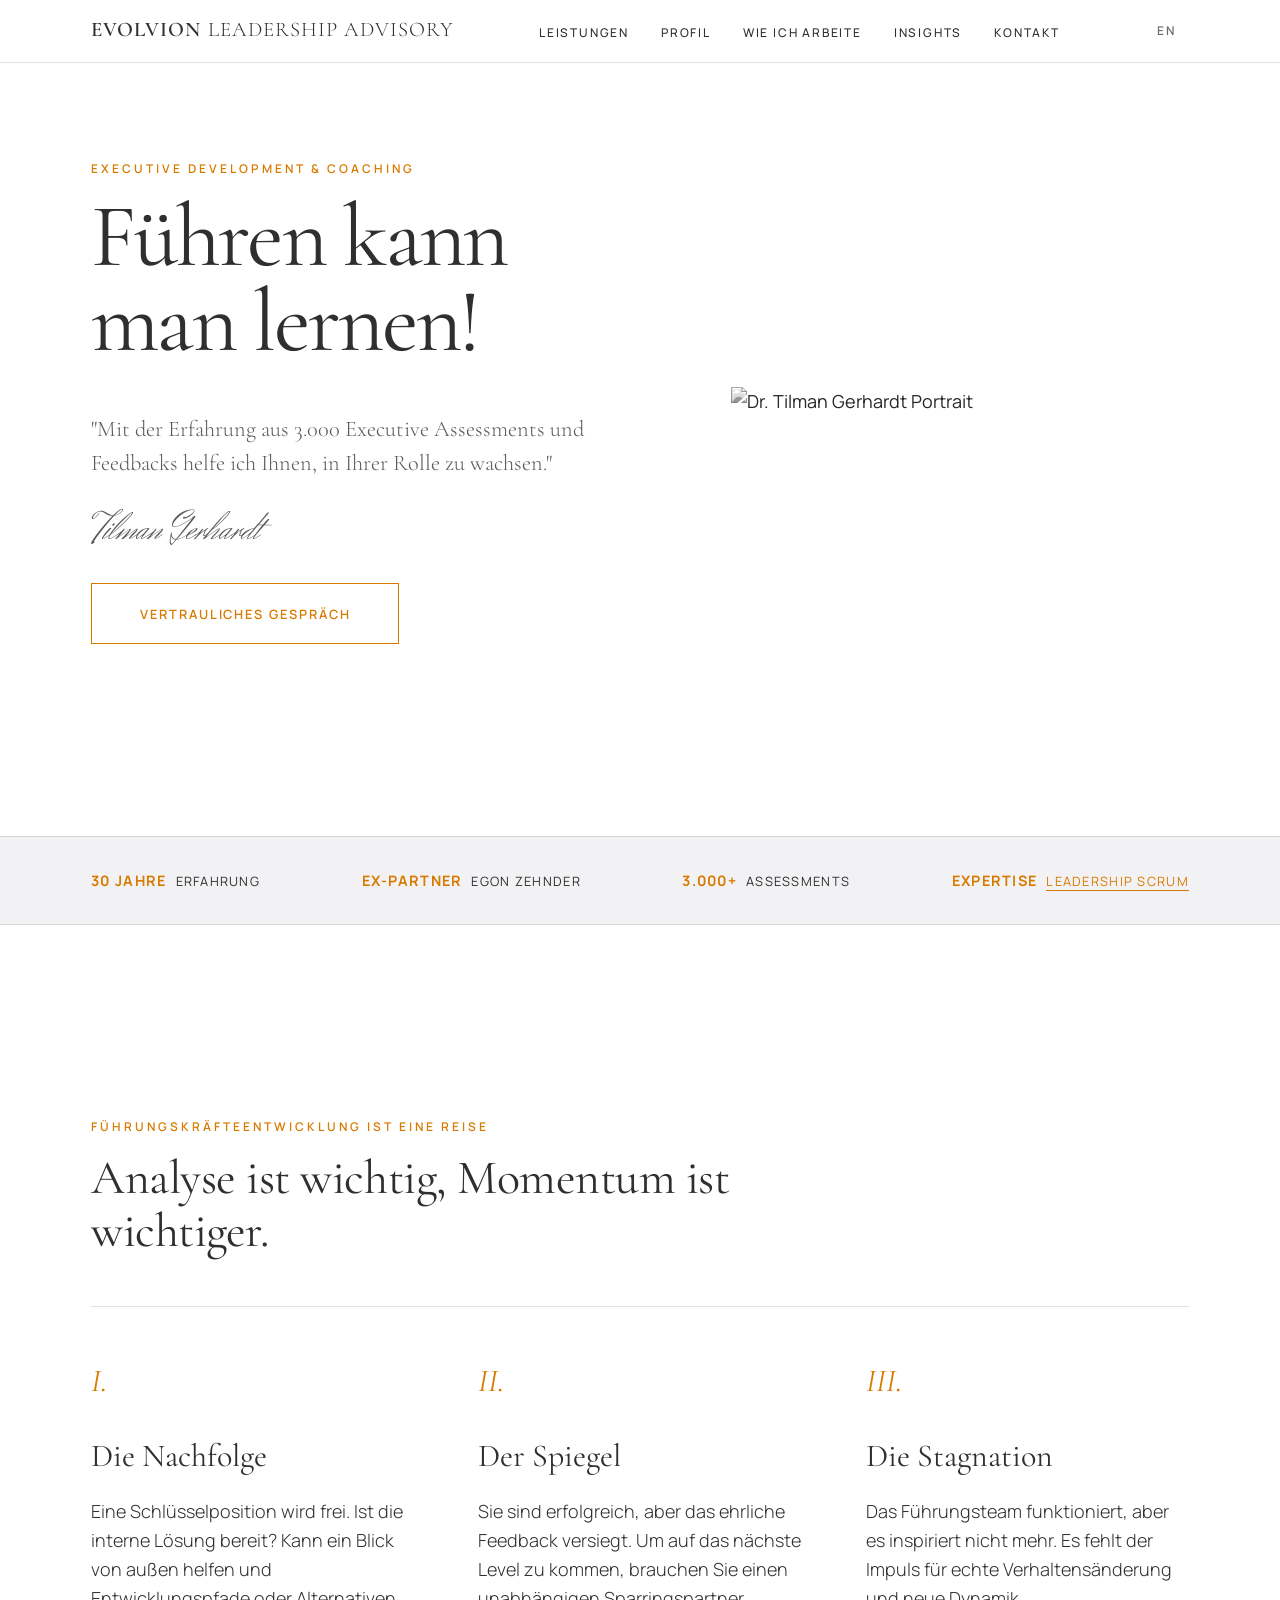
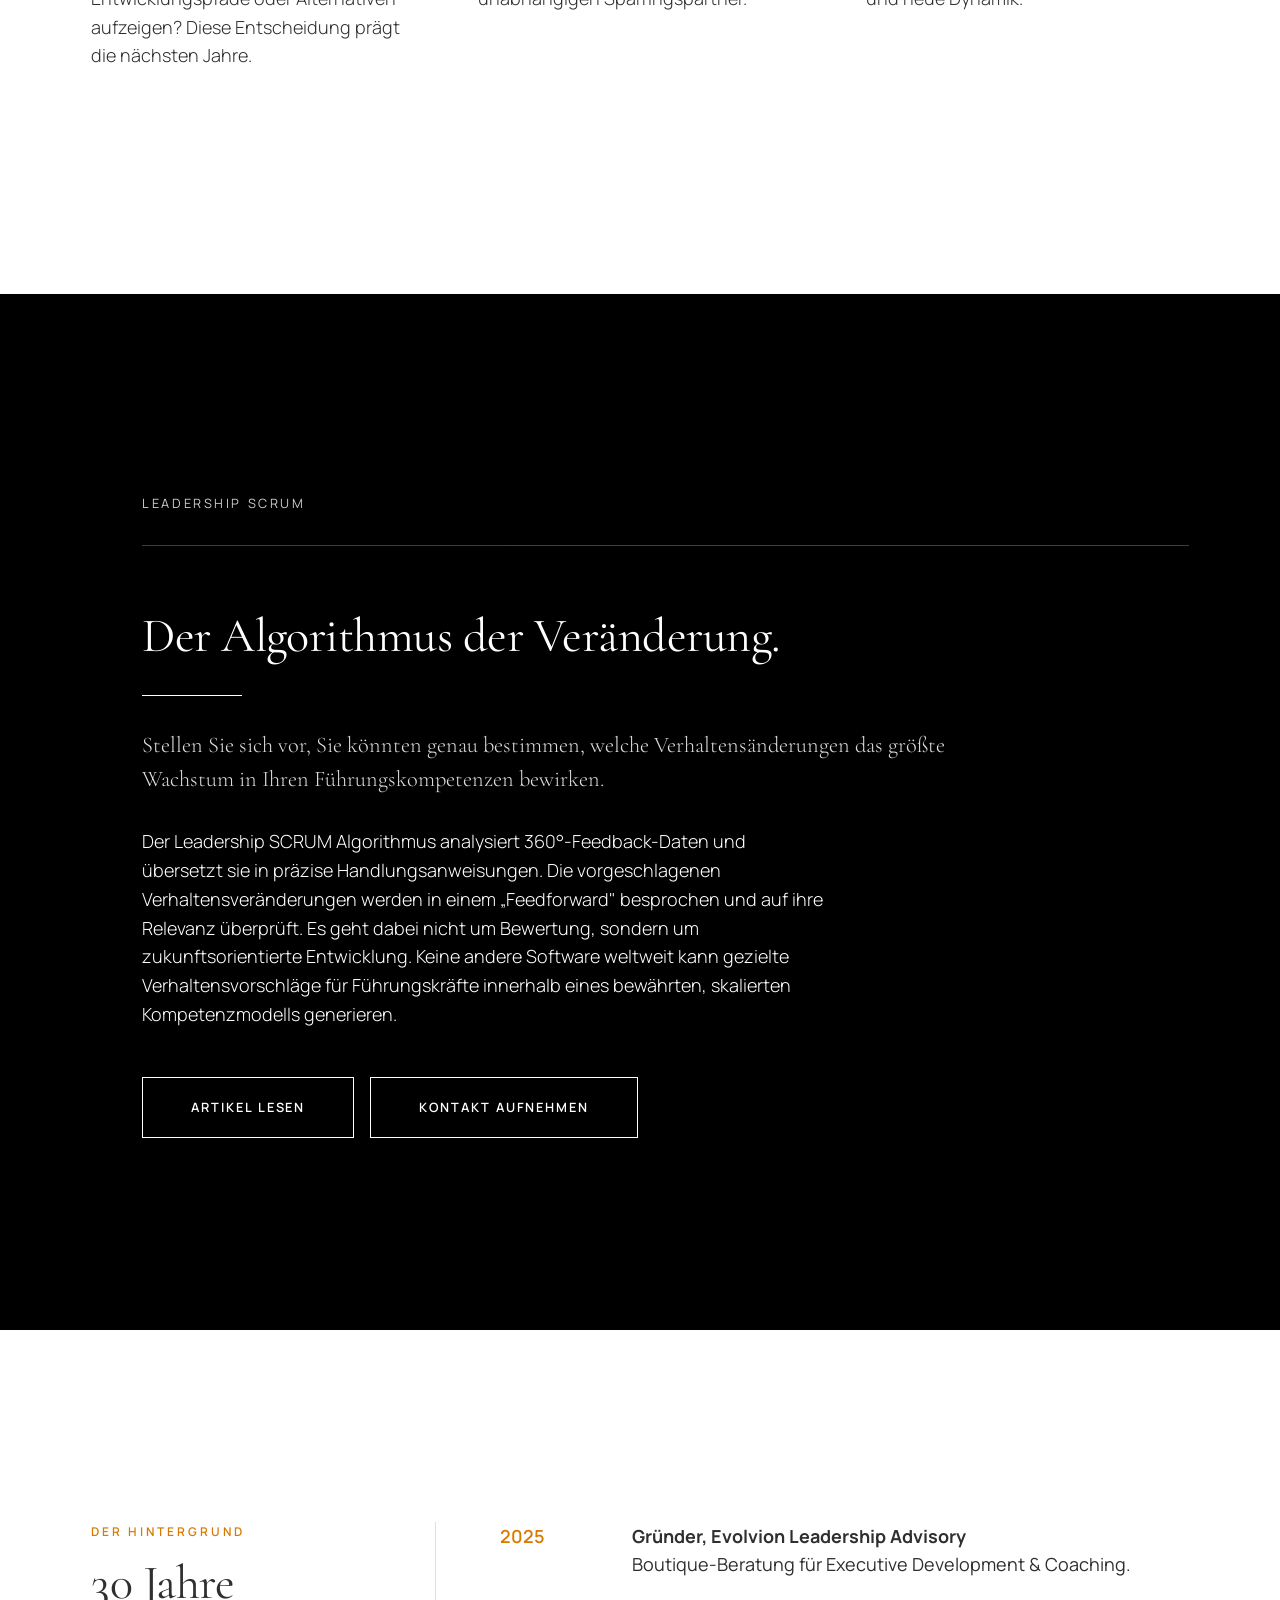
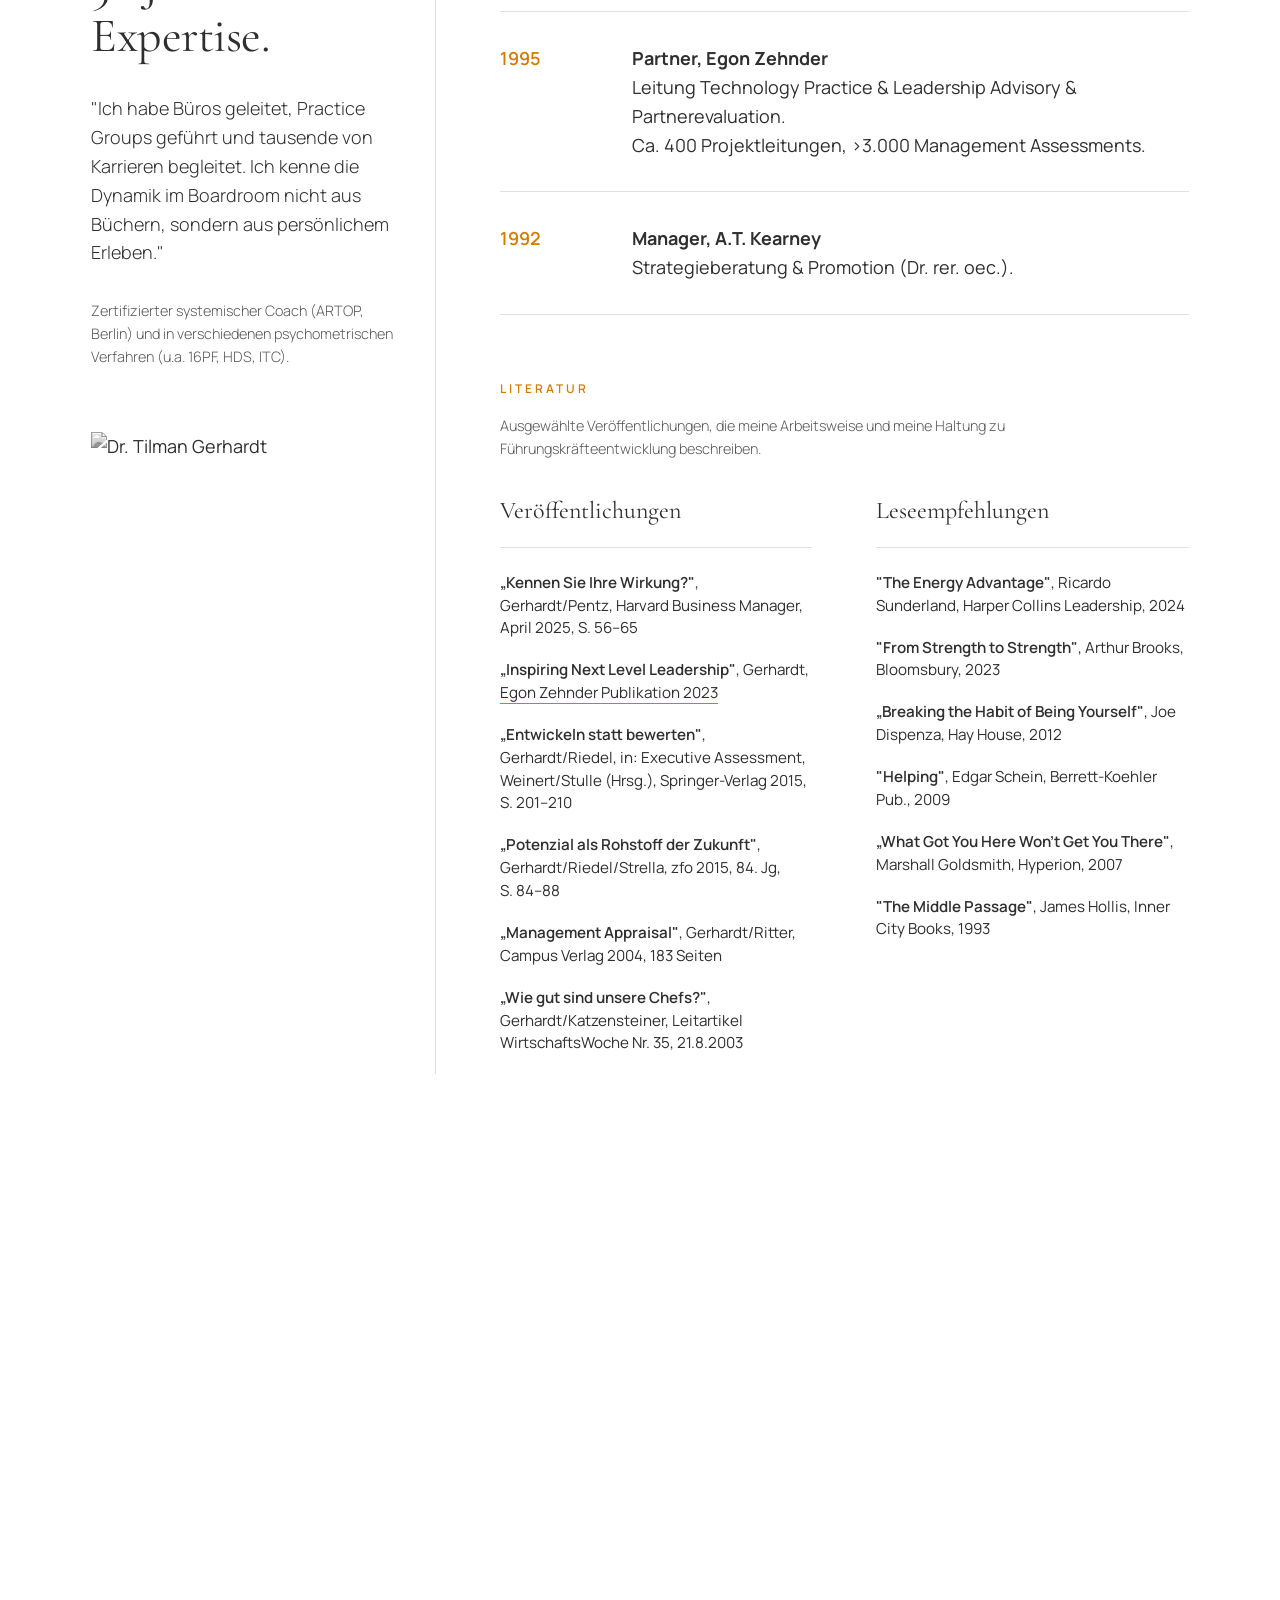
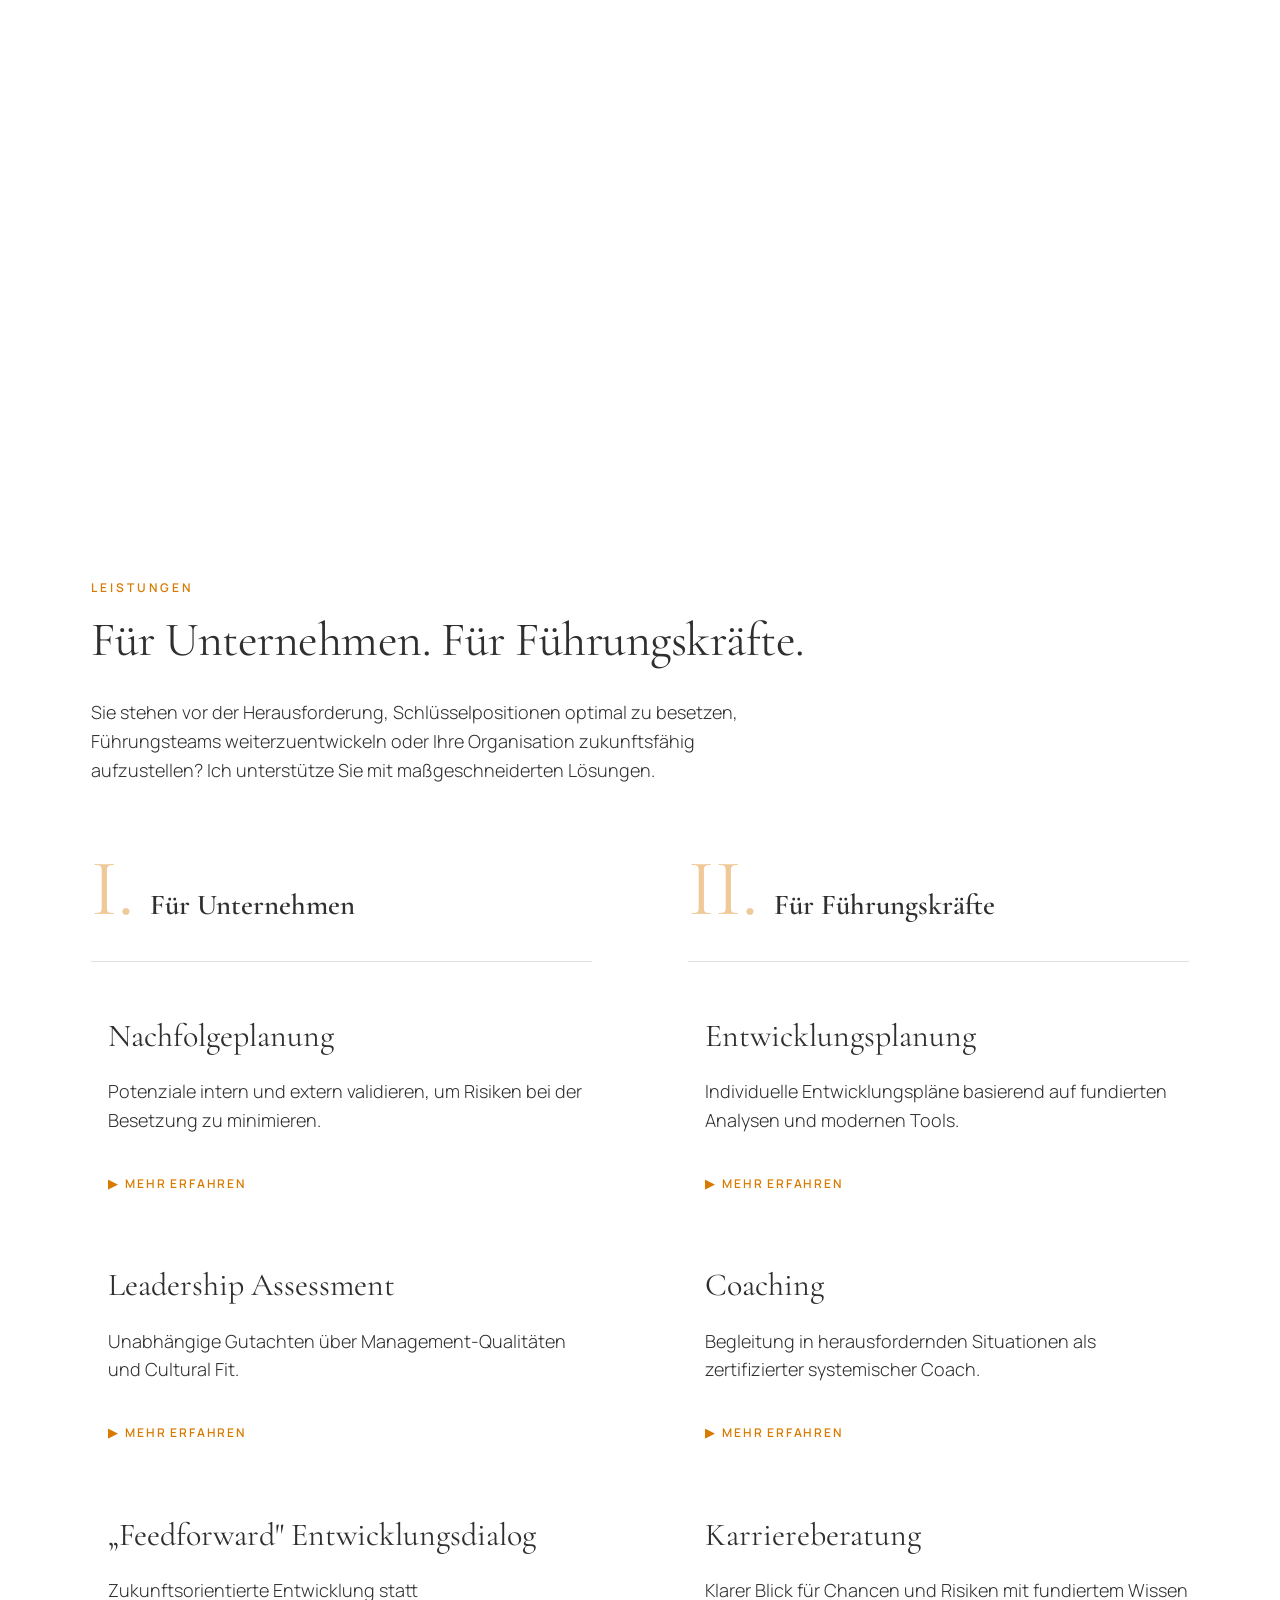
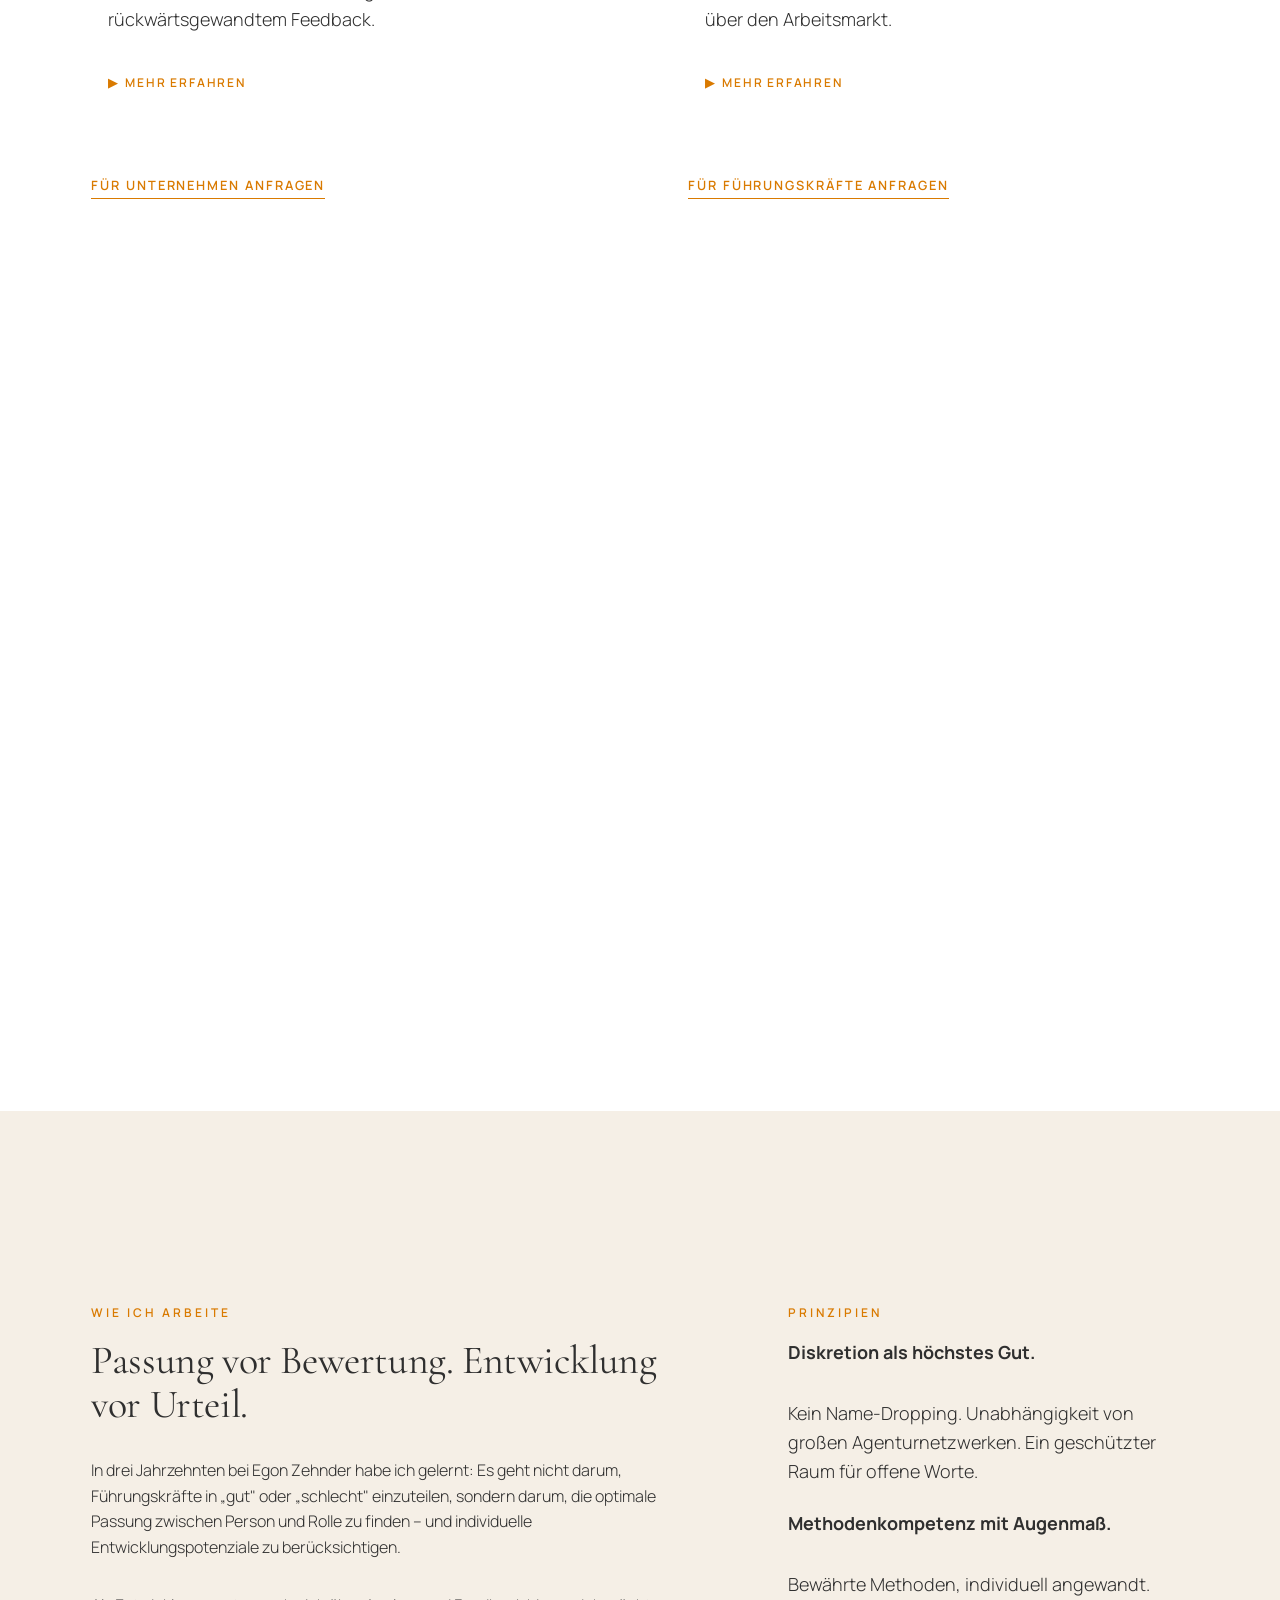
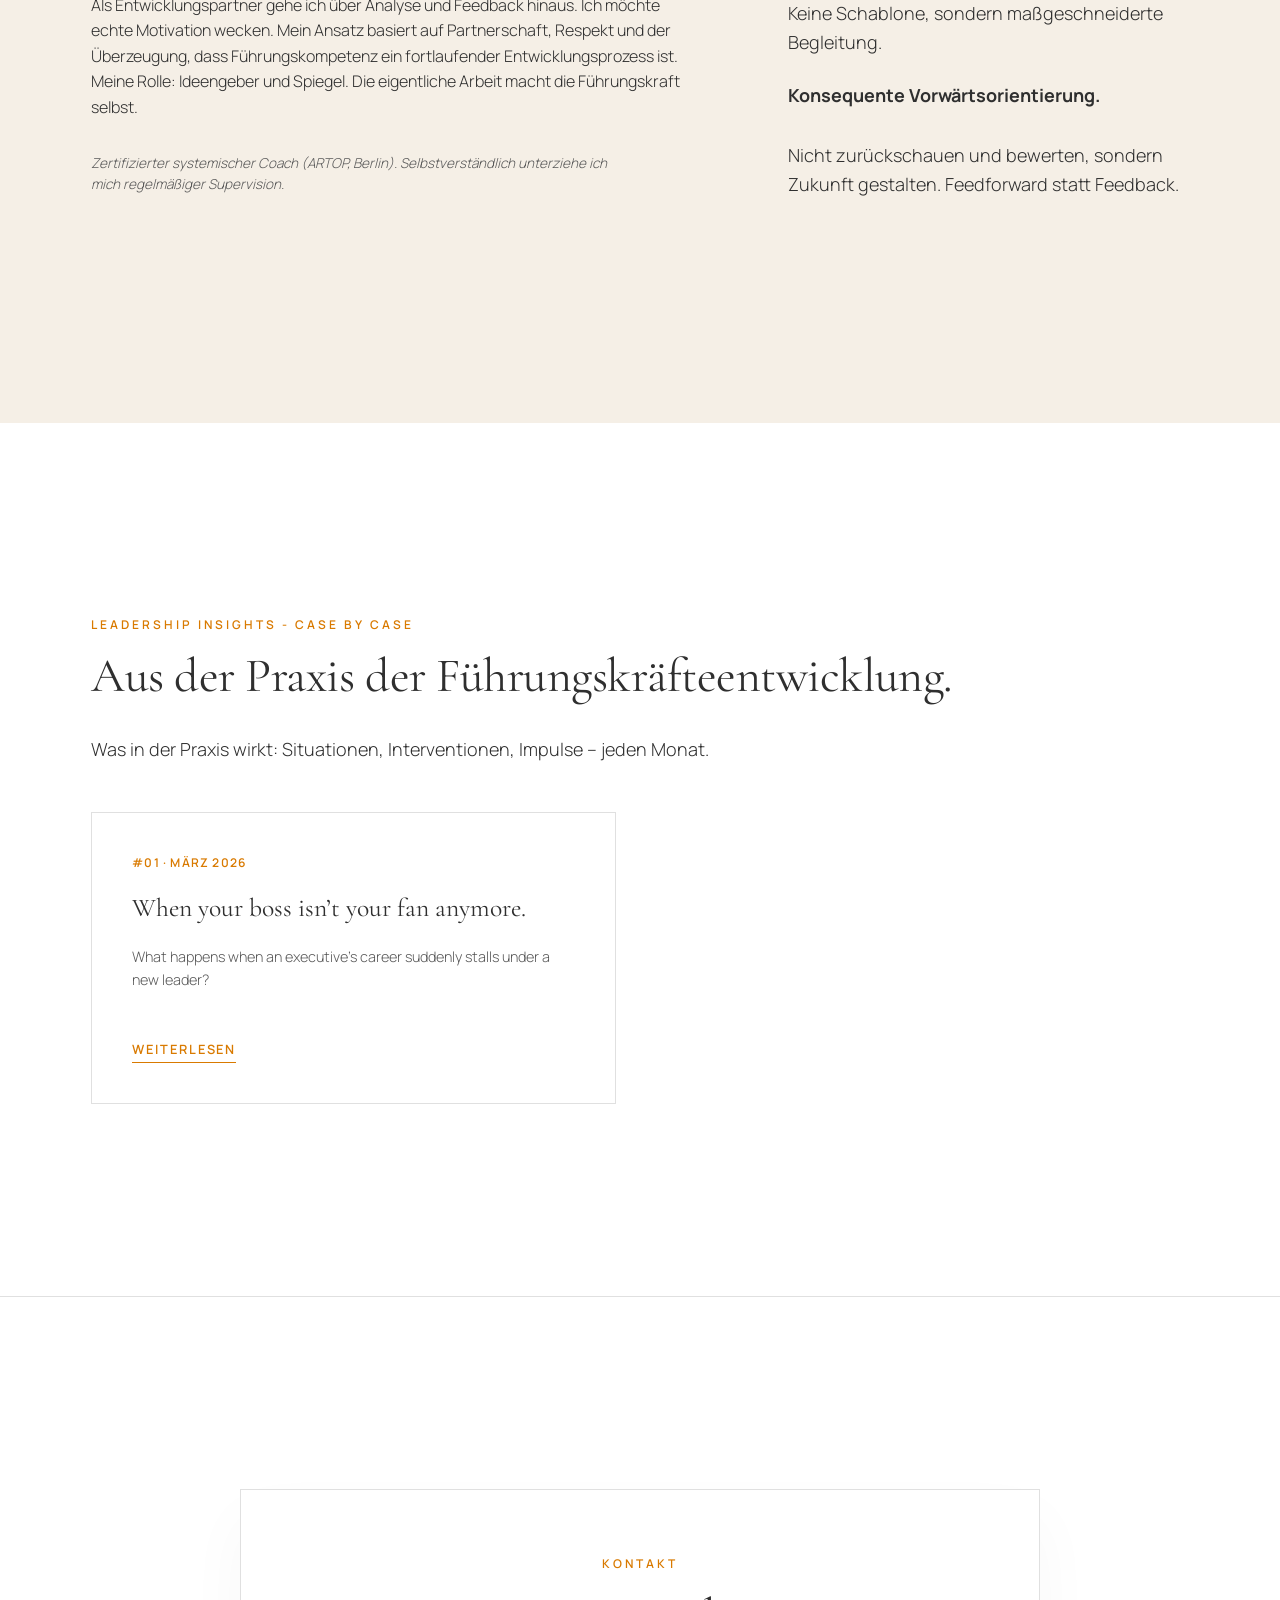
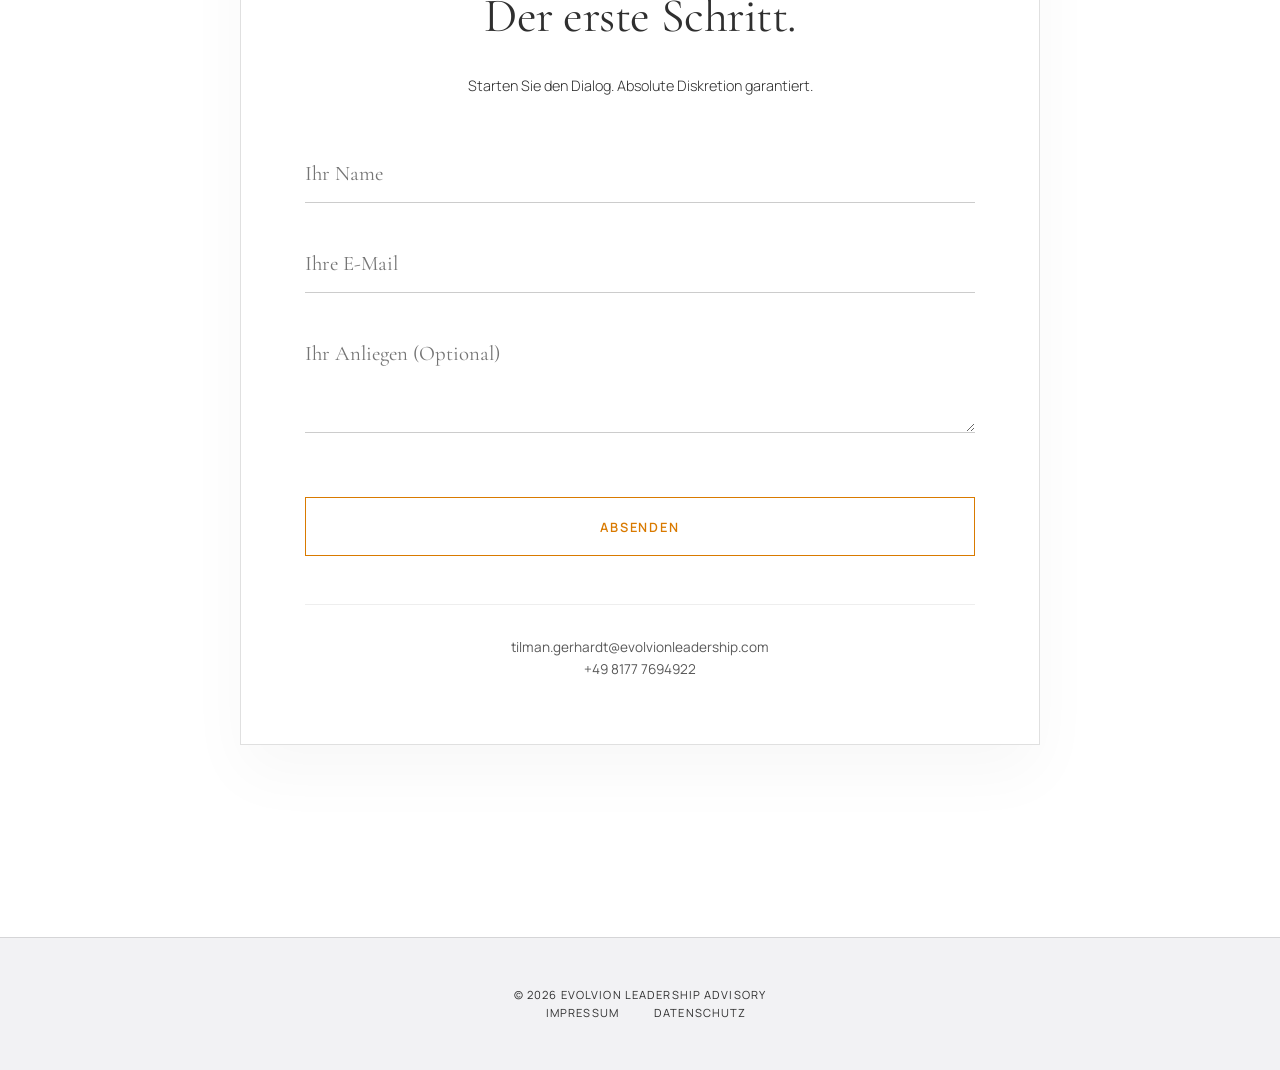
==== commit ccfeb3d1: "fix: Leistungen + mood-separator nach Profil-Sektion verschoben" ====
--- a/index.html
+++ b/index.html
@@ -982,107 +982,6 @@
         </div>
     </section>
 
-    <!-- MOOD SEPARATOR 1: Visual Break -->
-    <div class="mood-separator" style="background-image: url('assets/berge2.jpeg');"></div>
-
-    <!-- 4. SERVICES - Dramatic Split -->
-    <section id="services" class="container section-spacer">
-        <h3>Leistungen</h3>
-        <h2>Für Unternehmen. Für Führungskräfte.</h2>
-        <p style="max-width: 700px;">Sie stehen vor der Herausforderung, Schlüsselpositionen optimal zu besetzen,
-            Führungsteams weiterzuentwickeln oder Ihre Organisation zukunftsfähig aufzustellen? Ich unterstütze Sie mit
-            maßgeschneiderten Lösungen.</p>
-
-        <div class="services-wrapper">
-            <!-- Left: Für Unternehmen -->
-            <div class="service-col">
-                <div class="service-header">
-                    <span class="service-number">I.</span>
-                    <h3>Für Unternehmen</h3>
-                </div>
-
-                <div class="service-item">
-                    <h4>Nachfolgeplanung</h4>
-                    <p>Potenziale intern und extern validieren, um Risiken bei der Besetzung zu minimieren.</p>
-                    <button class="service-toggle" onclick="toggleDetail(this)"><span class="arrow">&#9654;</span> Mehr
-                        erfahren</button>
-                    <div class="service-item-detail">
-                        <p>Nachfolge ist mehr als die Besetzung einer Position. Ich begleite Sie dabei, nachhaltige
-                            Lösungen zu finden, Potenziale zu erkennen und Übergänge reibungslos zu gestalten – mit
-                            analytischer Präzision und einem tiefen Verständnis für Ihre spezifischen Anforderungen.</p>
-                    </div>
-                </div>
-                <div class="service-item">
-                    <h4>Leadership Assessment</h4>
-                    <p>Unabhängige Gutachten über Management-Qualitäten und Cultural Fit.</p>
-                    <button class="service-toggle" onclick="toggleDetail(this)"><span class="arrow">&#9654;</span> Mehr
-                        erfahren</button>
-                    <div class="service-item-detail">
-                        <p>Erhalten Sie eine fundierte, unabhängige Einschätzung zu Stärken, Entwicklungsfeldern und
-                            Potenzialen Ihrer Führungskräfte. Mein Ziel: Entwicklungschancen aufzeigen und
-                            Führungskräfte inspirieren, ihr volles Potenzial zu entfalten.</p>
-                    </div>
-                </div>
-                <div class="service-item">
-                    <h4>„Feedforward" Entwicklungsdialog</h4>
-                    <p>Zukunftsorientierte Entwicklung statt rückwärtsgewandtem Feedback.</p>
-                    <button class="service-toggle" onclick="toggleDetail(this)"><span class="arrow">&#9654;</span> Mehr
-                        erfahren</button>
-                    <div class="service-item-detail">
-                        <p>Feedback schaut zurück und analysiert. „Feedforward" bewertet mögliche
-                            Verhaltensveränderungen einer Führungskraft, um diese in einem Dialog zu diskutieren und auf
-                            ihre Relevanz zu überprüfen. In der Regel finden sich schnell attraktive Entwicklungsfelder,
-                            die überzeugen und verinnerlicht werden.</p>
-                    </div>
-                </div>
-                <a href="#kontakt" class="btn-text" style="display: inline-block; margin-top: 1rem;">Für Unternehmen
-                    anfragen</a>
-            </div>
-
-            <!-- Right: Für Führungskräfte -->
-            <div class="service-col">
-                <div class="service-header">
-                    <span class="service-number">II.</span>
-                    <h3>Für Führungskräfte</h3>
-                </div>
-
-                <div class="service-item">
-                    <h4>Entwicklungsplanung</h4>
-                    <p>Individuelle Entwicklungspläne basierend auf fundierten Analysen und modernen Tools.</p>
-                    <button class="service-toggle" onclick="toggleDetail(this)"><span class="arrow">&#9654;</span> Mehr
-                        erfahren</button>
-                    <div class="service-item-detail">
-                        <p>Gemeinsam erarbeiten wir individuelle Entwicklungspläne, die auf fundierten Analysen,
-                            persönlichem Feedback und einer Kombination aus bewährten Methoden und modernen Tools wie
-                            Leadership SCRUM basieren. Das „nächste Level" in Führungskompetenzen ist das Ziel.</p>
-                    </div>
-                </div>
-                <div class="service-item">
-                    <h4>Coaching</h4>
-                    <p>Begleitung in herausfordernden Situationen als zertifizierter systemischer Coach.</p>
-                    <button class="service-toggle" onclick="toggleDetail(this)"><span class="arrow">&#9654;</span> Mehr
-                        erfahren</button>
-                    <div class="service-item-detail">
-                        <p>Als zertifizierter systemischer Coach begleite ich Sie in herausfordernden Situationen,
-                            unterstütze bei Reflexion und Weiterentwicklung und helfe, individuelle Lösungen für
-                            komplexe Fragestellungen zu finden.</p>
-                    </div>
-                </div>
-                <div class="service-item">
-                    <h4>Karriereberatung</h4>
-                    <p>Klarer Blick für Chancen und Risiken mit fundiertem Wissen über den Arbeitsmarkt.</p>
-                    <button class="service-toggle" onclick="toggleDetail(this)"><span class="arrow">&#9654;</span> Mehr
-                        erfahren</button>
-                    <div class="service-item-detail">
-                        <p>Ich unterstütze Sie dabei, Ihre Ziele zu erkennen und zu erreichen – mit klarem Blick für
-                            Chancen und Risiken, fundiertem Wissen über den Arbeitsmarkt und einem starken Netzwerk.</p>
-                    </div>
-                </div>
-                <a href="#kontakt" class="btn-text" style="display: inline-block; margin-top: 1rem;">Für Führungskräfte
-                    anfragen</a>
-            </div>
-        </div>
-    </section>
 
     <!-- 5. USP / METHOD - The Dark Section (Storytelling with BG) -->
     <section class="method-section" style="background-image: url('assets/image3.jpeg');">
@@ -1203,6 +1102,108 @@
         </div>
     </section>
 
+    <!-- MOOD SEPARATOR 1: Visual Break -->
+    <div class="mood-separator" style="background-image: url('assets/berge2.jpeg');"></div>
+
+    <!-- 4. SERVICES - Dramatic Split -->
+    <section id="services" class="container section-spacer">
+        <h3>Leistungen</h3>
+        <h2>Für Unternehmen. Für Führungskräfte.</h2>
+        <p style="max-width: 700px;">Sie stehen vor der Herausforderung, Schlüsselpositionen optimal zu besetzen,
+            Führungsteams weiterzuentwickeln oder Ihre Organisation zukunftsfähig aufzustellen? Ich unterstütze Sie mit
+            maßgeschneiderten Lösungen.</p>
+
+        <div class="services-wrapper">
+            <!-- Left: Für Unternehmen -->
+            <div class="service-col">
+                <div class="service-header">
+                    <span class="service-number">I.</span>
+                    <h3>Für Unternehmen</h3>
+                </div>
+
+                <div class="service-item">
+                    <h4>Nachfolgeplanung</h4>
+                    <p>Potenziale intern und extern validieren, um Risiken bei der Besetzung zu minimieren.</p>
+                    <button class="service-toggle" onclick="toggleDetail(this)"><span class="arrow">&#9654;</span> Mehr
+                        erfahren</button>
+                    <div class="service-item-detail">
+                        <p>Nachfolge ist mehr als die Besetzung einer Position. Ich begleite Sie dabei, nachhaltige
+                            Lösungen zu finden, Potenziale zu erkennen und Übergänge reibungslos zu gestalten – mit
+                            analytischer Präzision und einem tiefen Verständnis für Ihre spezifischen Anforderungen.</p>
+                    </div>
+                </div>
+                <div class="service-item">
+                    <h4>Leadership Assessment</h4>
+                    <p>Unabhängige Gutachten über Management-Qualitäten und Cultural Fit.</p>
+                    <button class="service-toggle" onclick="toggleDetail(this)"><span class="arrow">&#9654;</span> Mehr
+                        erfahren</button>
+                    <div class="service-item-detail">
+                        <p>Erhalten Sie eine fundierte, unabhängige Einschätzung zu Stärken, Entwicklungsfeldern und
+                            Potenzialen Ihrer Führungskräfte. Mein Ziel: Entwicklungschancen aufzeigen und
+                            Führungskräfte inspirieren, ihr volles Potenzial zu entfalten.</p>
+                    </div>
+                </div>
+                <div class="service-item">
+                    <h4>„Feedforward" Entwicklungsdialog</h4>
+                    <p>Zukunftsorientierte Entwicklung statt rückwärtsgewandtem Feedback.</p>
+                    <button class="service-toggle" onclick="toggleDetail(this)"><span class="arrow">&#9654;</span> Mehr
+                        erfahren</button>
+                    <div class="service-item-detail">
+                        <p>Feedback schaut zurück und analysiert. „Feedforward" bewertet mögliche
+                            Verhaltensveränderungen einer Führungskraft, um diese in einem Dialog zu diskutieren und auf
+                            ihre Relevanz zu überprüfen. In der Regel finden sich schnell attraktive Entwicklungsfelder,
+                            die überzeugen und verinnerlicht werden.</p>
+                    </div>
+                </div>
+                <a href="#kontakt" class="btn-text" style="display: inline-block; margin-top: 1rem;">Für Unternehmen
+                    anfragen</a>
+            </div>
+
+            <!-- Right: Für Führungskräfte -->
+            <div class="service-col">
+                <div class="service-header">
+                    <span class="service-number">II.</span>
+                    <h3>Für Führungskräfte</h3>
+                </div>
+
+                <div class="service-item">
+                    <h4>Entwicklungsplanung</h4>
+                    <p>Individuelle Entwicklungspläne basierend auf fundierten Analysen und modernen Tools.</p>
+                    <button class="service-toggle" onclick="toggleDetail(this)"><span class="arrow">&#9654;</span> Mehr
+                        erfahren</button>
+                    <div class="service-item-detail">
+                        <p>Gemeinsam erarbeiten wir individuelle Entwicklungspläne, die auf fundierten Analysen,
+                            persönlichem Feedback und einer Kombination aus bewährten Methoden und modernen Tools wie
+                            Leadership SCRUM basieren. Das „nächste Level" in Führungskompetenzen ist das Ziel.</p>
+                    </div>
+                </div>
+                <div class="service-item">
+                    <h4>Coaching</h4>
+                    <p>Begleitung in herausfordernden Situationen als zertifizierter systemischer Coach.</p>
+                    <button class="service-toggle" onclick="toggleDetail(this)"><span class="arrow">&#9654;</span> Mehr
+                        erfahren</button>
+                    <div class="service-item-detail">
+                        <p>Als zertifizierter systemischer Coach begleite ich Sie in herausfordernden Situationen,
+                            unterstütze bei Reflexion und Weiterentwicklung und helfe, individuelle Lösungen für
+                            komplexe Fragestellungen zu finden.</p>
+                    </div>
+                </div>
+                <div class="service-item">
+                    <h4>Karriereberatung</h4>
+                    <p>Klarer Blick für Chancen und Risiken mit fundiertem Wissen über den Arbeitsmarkt.</p>
+                    <button class="service-toggle" onclick="toggleDetail(this)"><span class="arrow">&#9654;</span> Mehr
+                        erfahren</button>
+                    <div class="service-item-detail">
+                        <p>Ich unterstütze Sie dabei, Ihre Ziele zu erkennen und zu erreichen – mit klarem Blick für
+                            Chancen und Risiken, fundiertem Wissen über den Arbeitsmarkt und einem starken Netzwerk.</p>
+                    </div>
+                </div>
+                <a href="#kontakt" class="btn-text" style="display: inline-block; margin-top: 1rem;">Für Führungskräfte
+                    anfragen</a>
+            </div>
+        </div>
+    </section>
+
     <!-- MOOD SEPARATOR 2: Visual Break -->
     <div class="mood-separator" style="background-image: url('assets/kirche3.jpeg');"></div>
 
